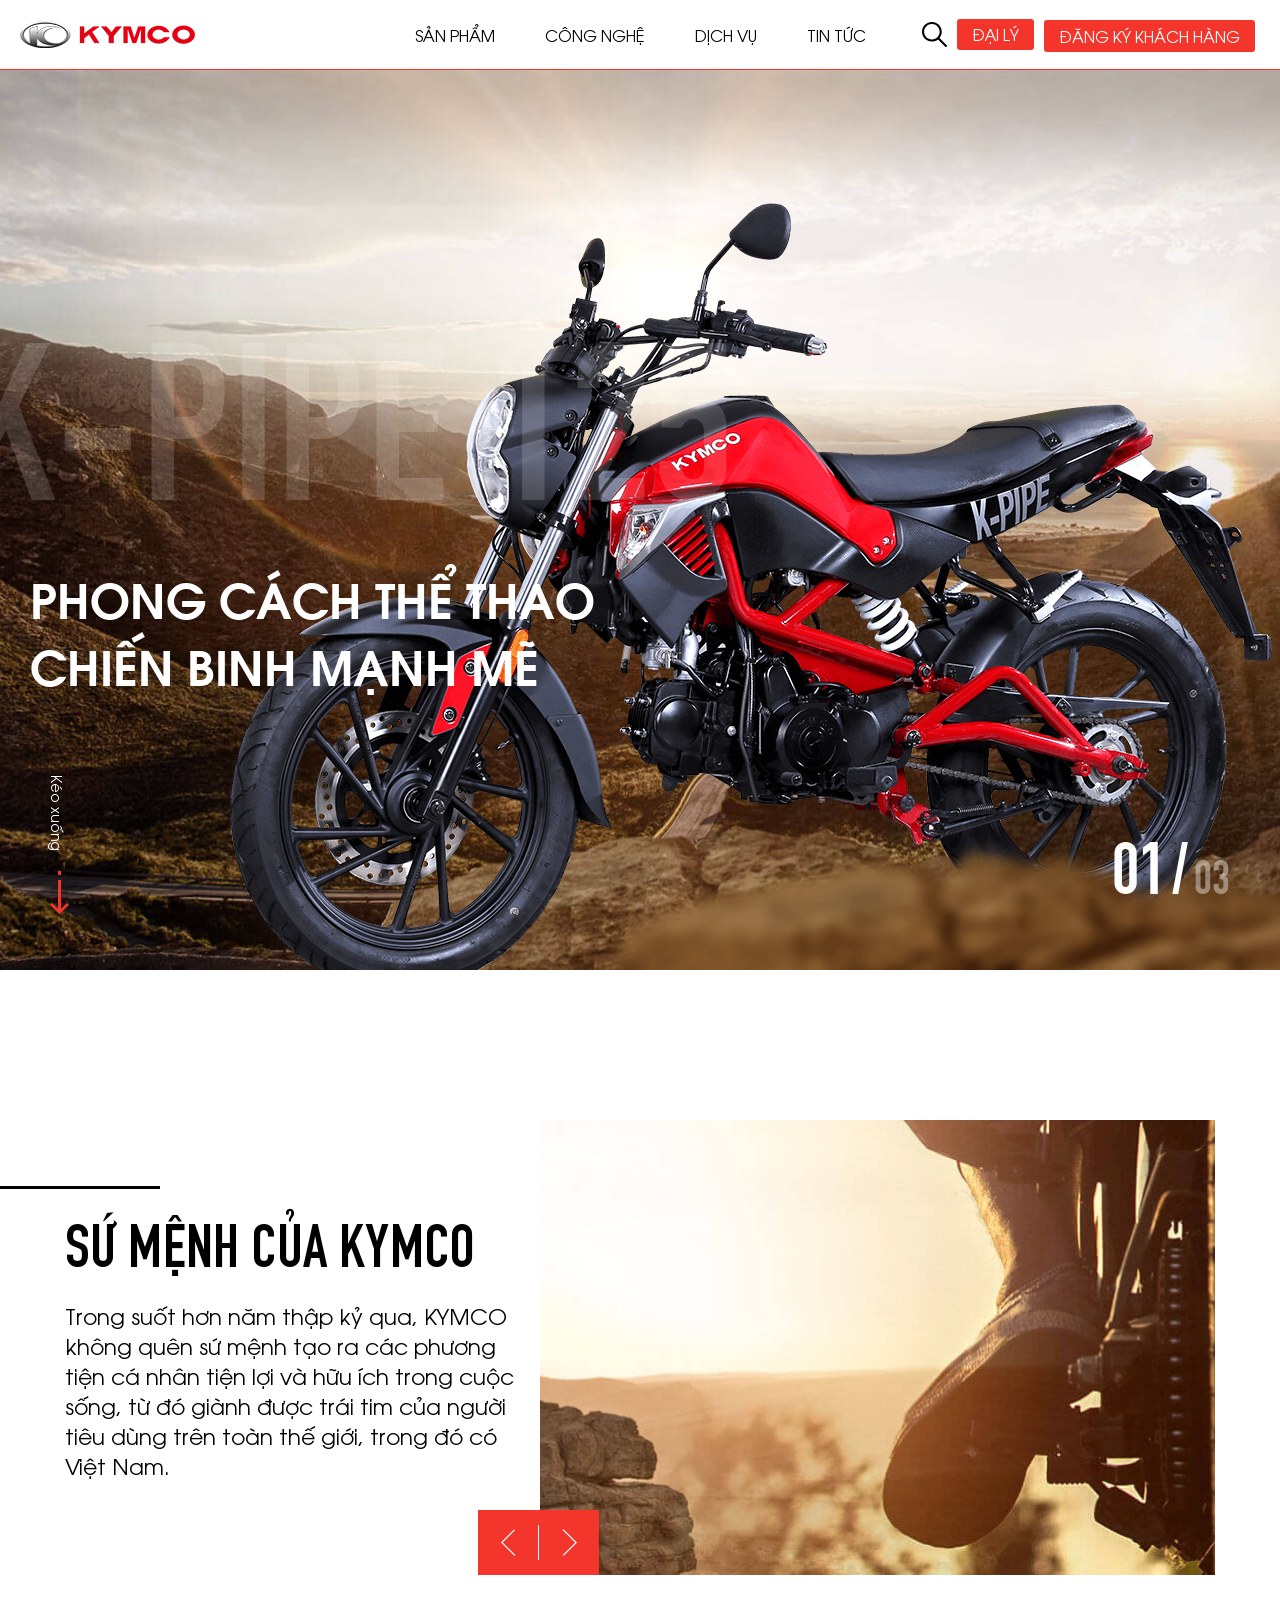
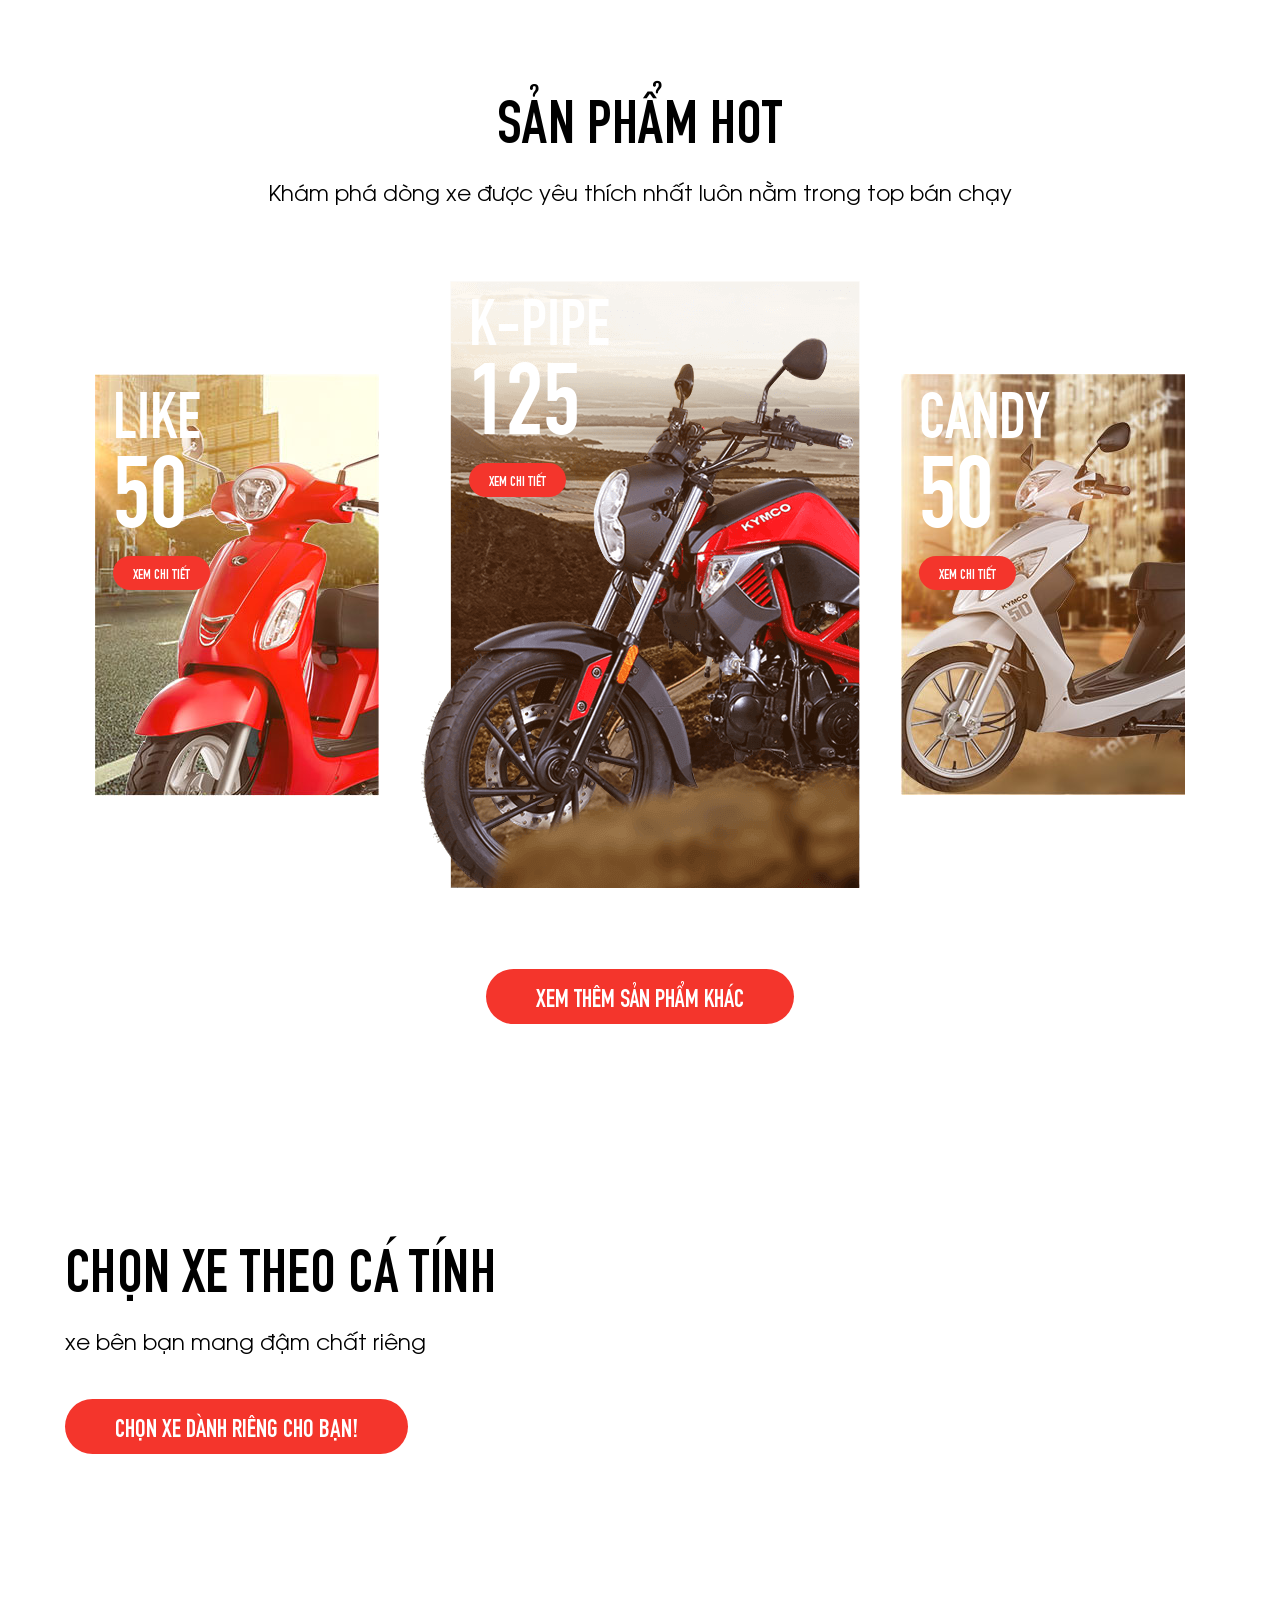
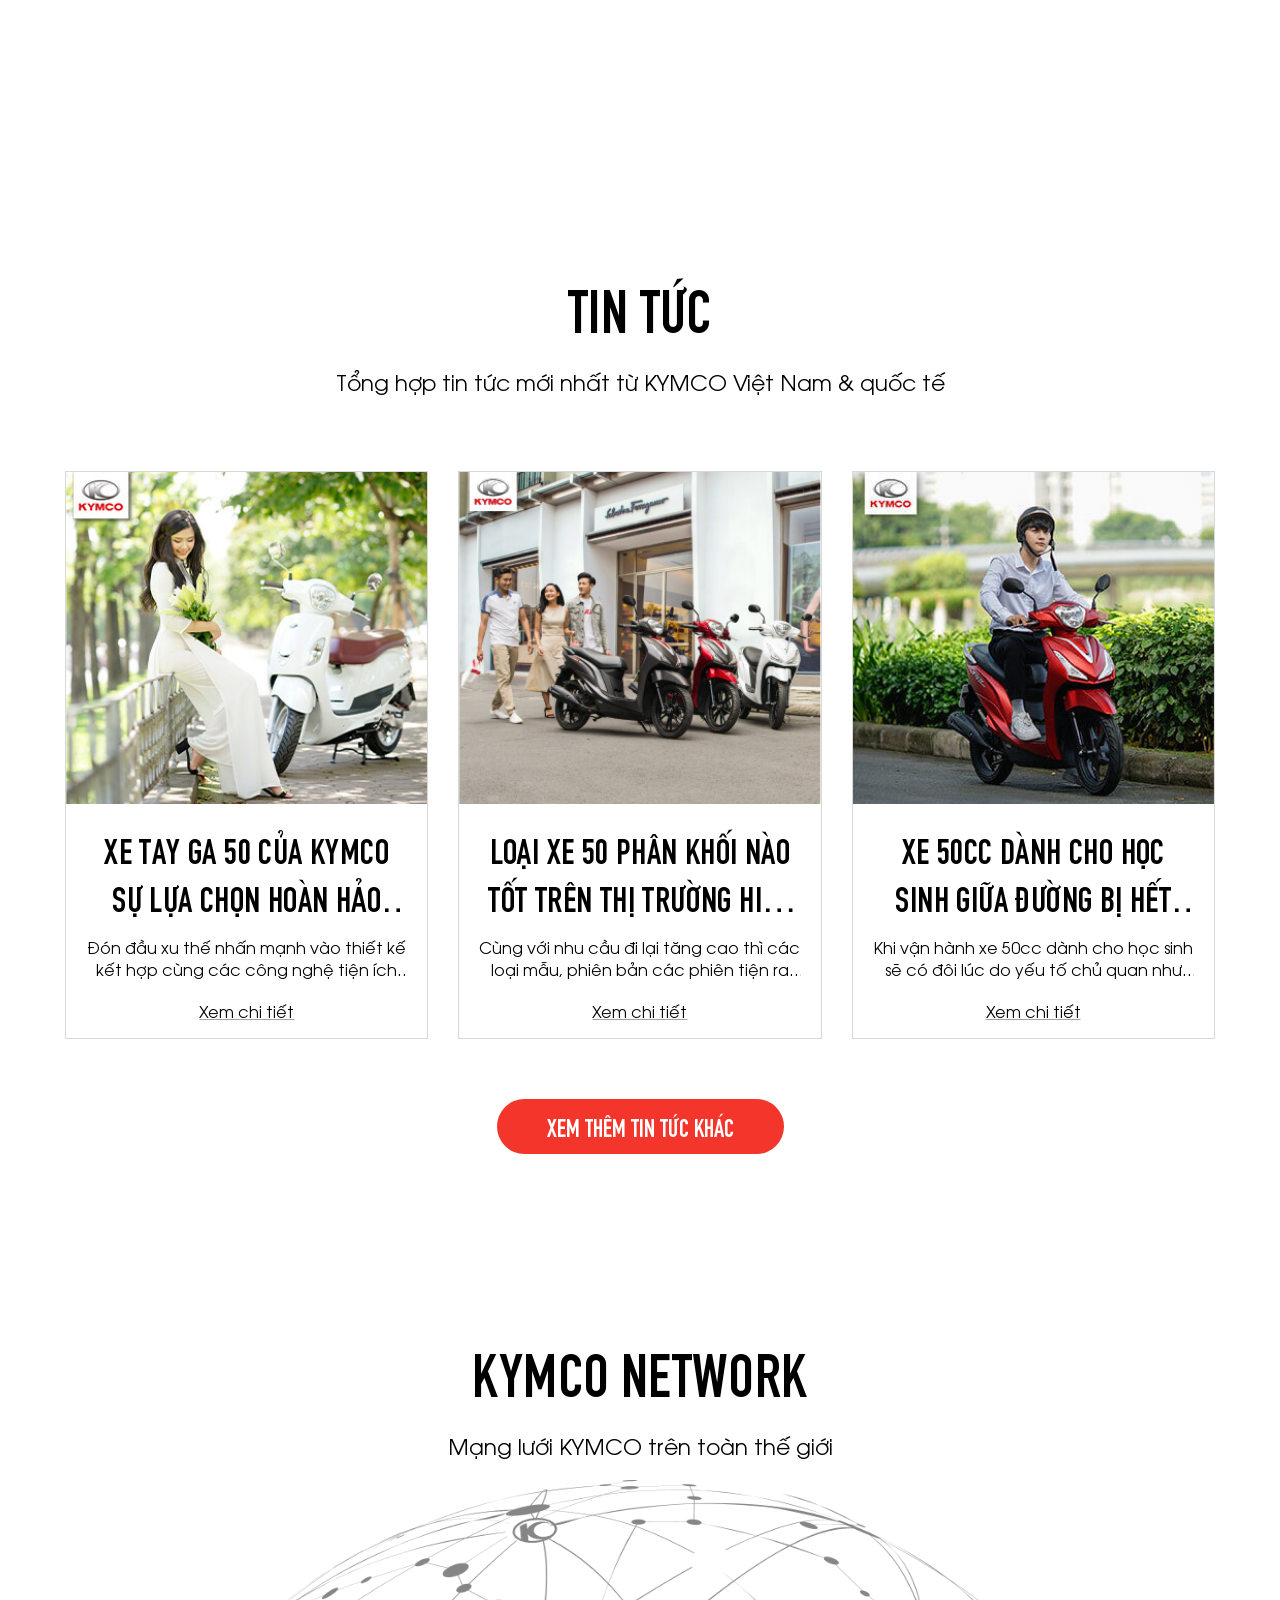
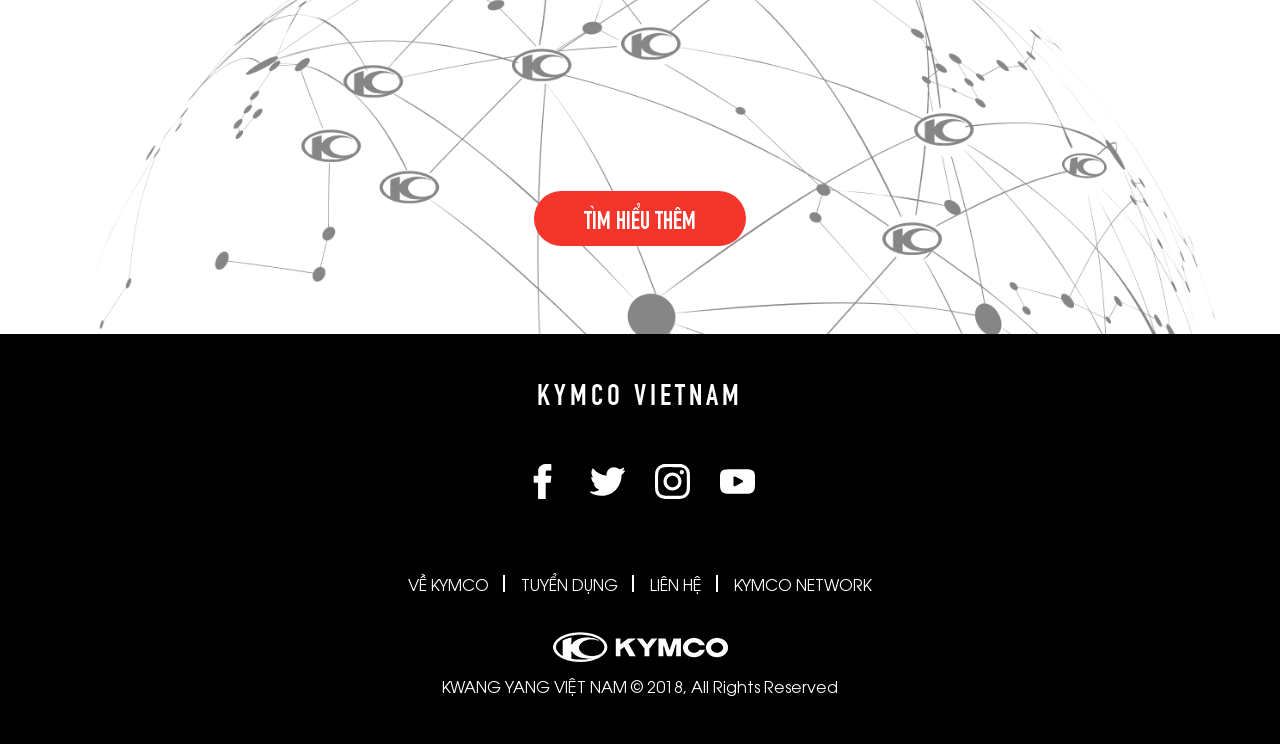
==== index.html @ fd088586 "file uploads" ====
<!DOCTYPE html>
<html>

<head>
    <meta charset="UTF-8" />
    <meta name="viewport" content="width=device-width, initial-scale=1.0, maximum-scale=1.0, user-scalable=0" />
    <meta http-equiv="X-UA-Compatible" content="IE=edge,chrome=1" />
    <title>Kymco Viêt Nam | xe tay ga 50cc chất lượng cao chính hãng</title>
    <link rel="icon" href="img/icon/icon-ico.ico">
    <meta name="title" content="" />
    <meta name="description" content="" />

    <!-- meta facebook -->
    <meta property="og:locale" content="vi" />
    <meta property="og:type" content="article" />
    <meta property="og:title" content="Kymco Viêt Nam | xe tay ga 50cc chất lượng cao chính hãng" />
    <meta property="og:description" content="" />
    <meta property="og:url" content="" />
    <meta property="og:site_name" content="" />
    <meta property="og:image" content="https://logodix.com/logo/498367.jpg" />

    <link rel="stylesheet" href="dest/style.min.css">
    <link rel="stylesheet" href="dest/fonts.css">
    <link rel="stylesheet" href="dest/stylelibs.min.css">
</head>

<body class="homepage">

    <div class="loading">
        <span class="loader"></span>
    </div>

    <header>
        <div class="container-fluid">
            <a class="logo" href="./">
                <img src="img/icon/logo.png" alt="">
            </a>
            <div class="menu">
                <ul>
                    <li><a href="product.html">sản phẩm</a></li>
                    <li><a href="technology.html">công nghệ</a></li>
                    <li><a href="service.html">dịch vụ</a>
                        <div class="sub_menu">
                            <ul>
                                <li><a href="search.html">mã qr tra cứu trạm bảo hành</a></li>
                                <li><a href="mantain.html">bảo dưỡng - sửa xe lưu động</a></li>
                                <li><a href="insurance.html">bảo hành - bảo trì</a></li>
                                <li><a href="faq.html">faq</a></li>
                            </ul>
                        </div>
                    </li>
                    <li><a href="news.html">tin tức</a></li>
                </ul>
            </div>
            <div class="search">
                <div class="search__icon item">
                    <img src="img/icon/search.svg" alt="">
                    <div class="search__icon-d">
                        <input type="text" placeholder="Tìm kiếm...">
                    </div>
                </div>
                <div class="search__dealer item">
                    <a href="#">đại lý</a>
                    <div class="sub_menu">
                        <ul>
                            <li><a href="stores.html">Tra cứu đại lý</a></li>
                            <li><a href="registerStores.html">đăng ký mở đại lý</a></li>
                        </ul>
                    </div>
                </div>
                <div class="search__sign item">
                    <a href="register.html">đăng ký khách hàng</a>
                </div>
            </div>
            <div class="hamburger">
                <div class="hamburger__d">
                    <span></span>
                </div>
            </div>
        </div>
        <div class="menuMobile">
            <ul class="ul-wrap">
                <li><a href="product.html">sản phẩm</a></li>
                <li><a href="technology.html">công nghệ</a></li>
                <li>
                    <div class="text">
                        <a href="javascript:void(0)">
                            <span>dịch vụ</span>
                        </a>
                        <ul class="content">
                            <li><a href="">MÃ QR TRA CỨU TRẠM BẢO HÀNH</a></li>
                            <li><a href="">BẢO DƯỠNG - SỬA XE LƯU ĐỘNG</a></li>
                            <li><a href="">BẢO HÀNH - BẢO TRÌ</a></li>
                            <li><a href="">FAQ</a></li>
                        </ul>
                    </div>
                </li>
                <li><a href="news.html">tin tức</a></li>
                <li>
                    <div class="text">
                        <a href="javascript:void(0)">
                            <span>Đại lý</span>
                        </a>
                        <ul class="content">
                            <li><a href="stores.html">tra cứu đại lý</a></li>
                            <li><a href="registerStores.html">đăng ký mở đại lý</a></li>
                        </ul>
                    </div>
                </li>
                <li><a href="register.html">đăng ký khách hàng</a></li>
            </ul>
        </div>
    </header>

    <main>

        <div class="slide">
            <div class="slide__wrap">
                <div class="slide__wrap-item">
                    <img src="img/home/banner.jpg" alt="" class="imgSlide">
                    <div class="text">
                        <h1>K-PIpe 125</h1>
                        <h2 class="des">Phong cách thể thao<br>
                            Chiến binh mạnh mẽ
                        </h2>
                    </div>
                    <div class="moto">
                        <img src="img/home/car-banner.png" alt="">
                    </div>
                    <div class="cloud">
                        <img src="img/home/cloud.png" alt="">
                    </div>
                </div>
                <div class="slide__wrap-item">
                    <img src="img/home/banner.jpg" alt="" class="imgSlide">
                    <div class="text">
                        <h1>K-PIpe 125</h1>
                        <h2 class="des">Phong cách thể thao<br>
                            Chiến binh mạnh mẽ
                        </h2>
                    </div>
                    <div class="moto">
                        <img src="img/home/car-banner.png" alt="">
                    </div>
                    <div class="cloud">
                        <img src="img/home/cloud.png" alt="">
                    </div>
                </div>
                <div class="slide__wrap-item">
                    <img src="img/home/banner.jpg" alt="" class="imgSlide">
                    <div class="text">
                        <h1>K-PIpe 125</h1>
                        <h2 class="des">Phong cách thể thao<br>
                            Chiến binh mạnh mẽ
                        </h2>
                    </div>
                    <div class="moto">
                        <img src="img/home/car-banner.png" alt="">
                    </div>
                    <div class="cloud">
                        <img src="img/home/cloud.png" alt="">
                    </div>
                </div>
            </div>
            <div class="slide__bottom">
                <div class="container-fluid">
                    <div class="slide__bottom-arrow">
                        <p>Kéo xuống</p>
                        <img src="img/icon/arrow-red.png" alt="" clas="arrowBanner">
                    </div>
                    <div class="slide__bottom-paging">
                        <span class="number number_page">01</span>
                        <span class="number">/</span>
                        <span>03</span>
                    </div>
                </div>
            </div>
        </div>
        <section class="kymco">
            <div class="container">
                <div class="kymco__content">
                    <div class="kymco__content-item titleH2 --abs active">
                        <div class="line"></div>
                        <h2>sứ mệnh của kymco</h2>
                        <p>Trong suốt hơn năm thập kỷ qua, KYMCO không quên sứ mệnh tạo ra các phương tiện cá nhân tiện
                            lợi và hữu ích trong cuộc sống, từ đó giành được trái tim của người tiêu dùng trên toàn thế
                            giới, trong đó có Việt Nam.</p>
                    </div>
                    <div class="kymco__content-item titleH2">
                        <div class="line"></div>
                        <h2>CÔNG NGHỆ NOODOE</h2>
                        <p>Noodoe đặt bạn vào trung tâm của mọi thứ và làm cho mọi khoảnh khắc - từ khi bạn tiếp cận
                            KYMCO. Thông qua từng hành trình, từng nơi bạn đi qua, thậm chí là dừng ở chốt đèn đỏ cũng
                            trở thành một trải nghiệm tuyệt vời và thú vị hơn.</p>
                    </div>
                </div>
                <div class="kymco__slide">
                    <div class="kymco__slide-item">
                        <img src="img/home/sumenh.jpg" alt="">
                    </div>
                    <div class="kymco__slide-item">
                        <img src="img/home/sumenh-1.jpg" alt="">
                    </div>
                </div>
                <div class="kymco__button">
                    <div class="button button-prev">
                        <img src="img/icon/arrow-prev-white.png" alt="">
                    </div>
                    <div class="line"></div>
                    <div class="button button-next">
                        <img src="img/icon/arrow-next-white.png" alt="" class="imgNext">
                    </div>
                </div>
            </div>
        </section>

        <section class="productHot">
            <div class="container">
                <div class="productHot__title titleH2">
                    <h2>sản phẩm hot</h2>
                    <p>Khám phá dòng xe được yêu thích nhất luôn nằm trong top bán chạy</p>
                </div>
                <div class="productHot__slide">
                    <div class="productHot__slide-item">
                        <img src="img/home/productHot-1.jpg" alt="">
                        <div class="text">
                            <span>like</span><br>
                            <p>50</p>
                            <a class="text_btn" href="productDetail.html">
                                <p>Xem chi tiết</p>
                            </a>
                        </div>
                    </div>
                    <div class="productHot__slide-item">
                        <img src="img/home/productHot-2.jpg" alt="">
                        <div class="text text1">
                            <span>K-pipe</span><br>
                            <p>125</p>
                            <a class="text_btn" href="productDetail.html">
                                <p>Xem chi tiết</p>
                            </a>
                        </div>
                    </div>
                    <div class="productHot__slide-item">
                        <img src="img/home/productHot-3.jpg" alt="">
                        <div class="text">
                            <span>candy</span><br>
                            <p>50</p>
                            <a class="text_btn" href="productDetail.html">
                                <p>Xem chi tiết</p>
                            </a>
                        </div>
                    </div>
                </div>
                <div class="productHot__more">
                    <a class="btn" href="product.html">
                        <span>xem thêm sản phẩm khác</span>
                    </a>
                </div>
            </div>
        </section>

        <section class="background parallax-window" data-parallax="scroll" data-image-src="/img/home/background.jpg">
            <div class="container">
                <div class="background__content titleH2">
                    <h2>Chọn xe theo cá tính</h2>
                    <p>xe bên bạn mang đậm chất riêng</p>
                    <a class="btn" href="chooseMoto.html">
                        <span>Chọn xe dành riêng cho bạn!</span>
                    </a>
                </div>
            </div>
        </section>

        <section class="news">
            <div class="container">
                <div class="news__title titleH2">
                    <h2>tin tức</h2>
                    <p>Tổng hợp tin tức mới nhất từ KYMCO Việt Nam & quốc tế</p>
                </div>
                <div class="news__wrap">
                    <div class="news__wrap-item">
                        <a href="newsArticel.html">
                            <div class="img">
                                <img src="img/home/tintuc-1.jpg" alt="">
                            </div>
                        </a>
                        <div class="content">
                            <a href="newsArticel.html">
                                <h4 title="Xe tay ga 50 của KYMCO sự lựa chọn hoàn hảo dành cho học sinh">Xe tay ga 50
                                    của KYMCO sự lựa chọn hoàn hảo dành cho học sinh</h4>
                            </a>
                            <p>Đón đầu xu thế nhấn mạnh vào thiết kế kết hợp cùng các công nghệ tiện ích đã giúp cho các
                                dòng xe tay ga 50 của Kymco đón nhận được nhiều sự quan tâm cũng như ưu ái của khách
                                hàng đặc biệt là các bạn học sinh.</p>
                            <div class="content_d">
                                <a href="newsArticel.html">Xem chi tiết</a>
                            </div>
                        </div>
                    </div>
                    <div class="news__wrap-item">
                        <a href="newsArticel.html">
                            <div class="img">
                                <img src="img/home/tintuc-2.jpg" alt="">
                            </div>
                        </a>
                        <div class="content">
                            <a href="newsArticel.html">
                                <h4 title="Loại xe 50 phân khối nào tốt trên thị trường hiện nay">Loại xe 50 phân khối
                                    nào tốt trên thị trường hiện nay</h4>
                            </a>
                            <p>Cùng với nhu cầu đi lại tăng cao thì các loại mẫu, phiên bản các phiên tiện ra đời này
                                càng nhiều. Có người hỏi tôi rằng loại xe 50 phân khối nào tốt nhất hiện nay.</p>
                            <div class="content_d">
                                <a href="newsArticel.html">Xem chi tiết</a>
                            </div>
                        </div>
                    </div>
                    <div class="news__wrap-item">
                        <a href="newsArticel.html">
                            <div class="img">
                                <img src="img/home/tintuc-3.jpg" alt="">
                            </div>
                        </a>
                        <div class="content">
                            <a href="newsArticel.html">
                                <h4 title="Xe 50cc dành cho học sinh giữa đường  bị hết xăng thì phải làm sao?">Xe 50cc
                                    dành cho học sinh giữa đường bị hết xăng thì phải làm sao?</h4>
                            </a>
                            <p>Khi vận hành xe 50cc dành cho học sinh sẽ có đôi lúc do yếu tố chủ quan như không đổ xăng
                                khi xe sắp hết xăng hay khách quan như xe gặp phải tình trạng hỏng hóc mà bạn phải đối
                                mặt với tình huống khá khó khăn xe bị hết xăng giữa đường.</p>
                            <div class="content_d">
                                <a href="newsArticel.html">Xem chi tiết</a>
                            </div>
                        </div>
                    </div>
                </div>
                <div class="news__btn">
                    <a class="btn" href="news.html">
                        <span>xem thêm tin tức khác</span>
                    </a>
                </div>
            </div>
        </section>

        <section class="network">
            <div class="container">
                <div class="network__title titleH2">
                    <h2>kymco network</h2>
                    <p>Mạng lưới KYMCO trên toàn thế giới</p>
                </div>
                <div class="network__global">
                    <img src="img/home/network-global.png" alt="">
                </div>
                <div class="network__btn">
                    <div class="btn">
                        <span>tìm hiểu thêm</span>
                    </div>
                </div>
            </div>
        </section>

    </main>

    <div class="backtoTop">
        <img src="img/icon/backtoTop.svg" alt="">
    </div>
    <footer>
        <div class="footer">
            <div class="container">
                <div class="footer__title">
                    <p>kymco vietnam</p>
                </div>
                <div class="footer__logo">
                    <ul>
                        <li>
                            <svg class="fb" version="1.1" id="Layer_1" xmlns="http://www.w3.org/2000/svg"
                                xmlns:xlink="http://www.w3.org/1999/xlink" x="0px" y="0px" viewBox="0 0 310 310"
                                style="enable-background:new 0 0 310 310;" xml:space="preserve">
                                <g id="XMLID_834_">
                                    <path id="XMLID_835_" d="M81.703,165.106h33.981V305c0,2.762,2.238,5,5,5h57.616c2.762,0,5-2.238,5-5V165.765h39.064
            c2.54,0,4.677-1.906,4.967-4.429l5.933-51.502c0.163-1.417-0.286-2.836-1.234-3.899c-0.949-1.064-2.307-1.673-3.732-1.673h-44.996
            V71.978c0-9.732,5.24-14.667,15.576-14.667c1.473,0,29.42,0,29.42,0c2.762,0,5-2.239,5-5V5.037c0-2.762-2.238-5-5-5h-40.545
            C187.467,0.023,186.832,0,185.896,0c-7.035,0-31.488,1.381-50.804,19.151c-21.402,19.692-18.427,43.27-17.716,47.358v37.752H81.703
            c-2.762,0-5,2.238-5,5v50.844C76.703,162.867,78.941,165.106,81.703,165.106z" />
                                </g>
                                <g>
                                </g>
                                <g>
                                </g>
                                <g>
                                </g>
                                <g>
                                </g>
                                <g>
                                </g>
                                <g>
                                </g>
                                <g>
                                </g>
                                <g>
                                </g>
                                <g>
                                </g>
                                <g>
                                </g>
                                <g>
                                </g>
                                <g>
                                </g>
                                <g>
                                </g>
                                <g>
                                </g>
                                <g>
                                </g>
                            </svg>
                        </li>
                        <li>
                            <svg class="twitter" version="1.1" id="Layer_1" xmlns="http://www.w3.org/2000/svg"
                                xmlns:xlink="http://www.w3.org/1999/xlink" x="0px" y="0px" viewBox="0 0 310 310"
                                style="enable-background:new 0 0 310 310;" xml:space="preserve">
                                <g id="XMLID_826_">
                                    <path id="XMLID_827_" d="M302.973,57.388c-4.87,2.16-9.877,3.983-14.993,5.463c6.057-6.85,10.675-14.91,13.494-23.73
                               c0.632-1.977-0.023-4.141-1.648-5.434c-1.623-1.294-3.878-1.449-5.665-0.39c-10.865,6.444-22.587,11.075-34.878,13.783
                               c-12.381-12.098-29.197-18.983-46.581-18.983c-36.695,0-66.549,29.853-66.549,66.547c0,2.89,0.183,5.764,0.545,8.598
                               C101.163,99.244,58.83,76.863,29.76,41.204c-1.036-1.271-2.632-1.956-4.266-1.825c-1.635,0.128-3.104,1.05-3.93,2.467
                               c-5.896,10.117-9.013,21.688-9.013,33.461c0,16.035,5.725,31.249,15.838,43.137c-3.075-1.065-6.059-2.396-8.907-3.977
                               c-1.529-0.851-3.395-0.838-4.914,0.033c-1.52,0.871-2.473,2.473-2.513,4.224c-0.007,0.295-0.007,0.59-0.007,0.889
                               c0,23.935,12.882,45.484,32.577,57.229c-1.692-0.169-3.383-0.414-5.063-0.735c-1.732-0.331-3.513,0.276-4.681,1.597
                               c-1.17,1.32-1.557,3.16-1.018,4.84c7.29,22.76,26.059,39.501,48.749,44.605c-18.819,11.787-40.34,17.961-62.932,17.961
                               c-4.714,0-9.455-0.277-14.095-0.826c-2.305-0.274-4.509,1.087-5.294,3.279c-0.785,2.193,0.047,4.638,2.008,5.895
                               c29.023,18.609,62.582,28.445,97.047,28.445c67.754,0,110.139-31.95,133.764-58.753c29.46-33.421,46.356-77.658,46.356-121.367
                               c0-1.826-0.028-3.67-0.084-5.508c11.623-8.757,21.63-19.355,29.773-31.536c1.237-1.85,1.103-4.295-0.33-5.998
                               C307.394,57.037,305.009,56.486,302.973,57.388z" />
                                </g>
                                <g>
                                </g>
                                <g>
                                </g>
                                <g>
                                </g>
                                <g>
                                </g>
                                <g>
                                </g>
                                <g>
                                </g>
                                <g>
                                </g>
                                <g>
                                </g>
                                <g>
                                </g>
                                <g>
                                </g>
                                <g>
                                </g>
                                <g>
                                </g>
                                <g>
                                </g>
                                <g>
                                </g>
                                <g>
                                </g>
                            </svg>
                        </li>
                        <li>
                            <svg class="ins" width="32px" height="32px" viewBox="0 0 32 32"
                                xmlns="http://www.w3.org/2000/svg">
                                <path
                                    d="M16 0c-4.349 0-4.891 0.021-6.593 0.093-1.709 0.084-2.865 0.349-3.885 0.745-1.052 0.412-1.948 0.959-2.833 1.849-0.891 0.885-1.443 1.781-1.849 2.833-0.396 1.020-0.661 2.176-0.745 3.885-0.077 1.703-0.093 2.244-0.093 6.593s0.021 4.891 0.093 6.593c0.084 1.704 0.349 2.865 0.745 3.885 0.412 1.052 0.959 1.948 1.849 2.833 0.885 0.891 1.781 1.443 2.833 1.849 1.020 0.391 2.181 0.661 3.885 0.745 1.703 0.077 2.244 0.093 6.593 0.093s4.891-0.021 6.593-0.093c1.704-0.084 2.865-0.355 3.885-0.745 1.052-0.412 1.948-0.959 2.833-1.849 0.891-0.885 1.443-1.776 1.849-2.833 0.391-1.020 0.661-2.181 0.745-3.885 0.077-1.703 0.093-2.244 0.093-6.593s-0.021-4.891-0.093-6.593c-0.084-1.704-0.355-2.871-0.745-3.885-0.412-1.052-0.959-1.948-1.849-2.833-0.885-0.891-1.776-1.443-2.833-1.849-1.020-0.396-2.181-0.661-3.885-0.745-1.703-0.077-2.244-0.093-6.593-0.093zM16 2.88c4.271 0 4.781 0.021 6.469 0.093 1.557 0.073 2.405 0.333 2.968 0.553 0.751 0.291 1.276 0.635 1.844 1.197 0.557 0.557 0.901 1.088 1.192 1.839 0.22 0.563 0.48 1.411 0.553 2.968 0.072 1.688 0.093 2.199 0.093 6.469s-0.021 4.781-0.099 6.469c-0.084 1.557-0.344 2.405-0.563 2.968-0.303 0.751-0.641 1.276-1.199 1.844-0.563 0.557-1.099 0.901-1.844 1.192-0.556 0.22-1.416 0.48-2.979 0.553-1.697 0.072-2.197 0.093-6.479 0.093s-4.781-0.021-6.48-0.099c-1.557-0.084-2.416-0.344-2.979-0.563-0.76-0.303-1.281-0.641-1.839-1.199-0.563-0.563-0.921-1.099-1.197-1.844-0.224-0.556-0.48-1.416-0.563-2.979-0.057-1.677-0.084-2.197-0.084-6.459 0-4.26 0.027-4.781 0.084-6.479 0.083-1.563 0.339-2.421 0.563-2.979 0.276-0.761 0.635-1.281 1.197-1.844 0.557-0.557 1.079-0.917 1.839-1.199 0.563-0.219 1.401-0.479 2.964-0.557 1.697-0.061 2.197-0.083 6.473-0.083zM16 7.787c-4.541 0-8.213 3.677-8.213 8.213 0 4.541 3.677 8.213 8.213 8.213 4.541 0 8.213-3.677 8.213-8.213 0-4.541-3.677-8.213-8.213-8.213zM16 21.333c-2.948 0-5.333-2.385-5.333-5.333s2.385-5.333 5.333-5.333c2.948 0 5.333 2.385 5.333 5.333s-2.385 5.333-5.333 5.333zM26.464 7.459c0 1.063-0.865 1.921-1.923 1.921-1.063 0-1.921-0.859-1.921-1.921 0-1.057 0.864-1.917 1.921-1.917s1.923 0.86 1.923 1.917z" />
                            </svg>
                        </li>
                        <li>
                            <svg class="youtube" version="1.1" id="Layer_1" xmlns="http://www.w3.org/2000/svg"
                                xmlns:xlink="http://www.w3.org/1999/xlink" x="0px" y="0px" viewBox="0 0 310 310"
                                style="enable-background:new 0 0 310 310;" xml:space="preserve">
                                <g id="XMLID_822_">
                                    <path id="XMLID_823_" d="M297.917,64.645c-11.19-13.302-31.85-18.728-71.306-18.728H83.386c-40.359,0-61.369,5.776-72.517,19.938
            C0,79.663,0,100.008,0,128.166v53.669c0,54.551,12.896,82.248,83.386,82.248h143.226c34.216,0,53.176-4.788,65.442-16.527
            C304.633,235.518,310,215.863,310,181.835v-53.669C310,98.471,309.159,78.006,297.917,64.645z M199.021,162.41l-65.038,33.991
            c-1.454,0.76-3.044,1.137-4.632,1.137c-1.798,0-3.592-0.484-5.181-1.446c-2.992-1.813-4.819-5.056-4.819-8.554v-67.764
            c0-3.492,1.822-6.732,4.808-8.546c2.987-1.814,6.702-1.938,9.801-0.328l65.038,33.772c3.309,1.718,5.387,5.134,5.392,8.861
            C204.394,157.263,202.325,160.684,199.021,162.41z" />
                                </g>
                                <g>
                                </g>
                                <g>
                                </g>
                                <g>
                                </g>
                                <g>
                                </g>
                                <g>
                                </g>
                                <g>
                                </g>
                                <g>
                                </g>
                                <g>
                                </g>
                                <g>
                                </g>
                                <g>
                                </g>
                                <g>
                                </g>
                                <g>
                                </g>
                                <g>
                                </g>
                                <g>
                                </g>
                                <g>
                                </g>
                            </svg>
                        </li>
                    </ul>
                </div>
                <div class="footer__text">
                    <ul>
                        <li class="line"><a href="">về kymco</a></li>
                        <li class="line"><a href="recruitment.html">tuyển dụng</a></li>
                        <li class="line"><a href="contact.html">liên hệ</a></li>
                        <li class="li1"><a href="">kymco network</a></li>
                    </ul>
                    <img src="img/icon/logo-footer.png" alt="">
                    <p>KWANG YANG VIỆT NAM © 2018, All Rights Reserved</p>
                </div>
            </div>
        </div>
    </footer>





    <script src="dest/jsmain.min.js"></script>
    <script src="dest/main.js"></script>


</body>

</html>
---- dest/style.min.css ----
html,body,div,span,applet,object,iframe,h1,h2,h3,h4,h5,h6,p,blockquote,pre,a,abbr,acronym,address,big,cite,code,del,dfn,em,img,ins,kbd,q,s,samp,small,strike,strong,sub,sup,tt,var,b,u,i,center,dl,dt,dd,ol,ul,li,fieldset,form,label,legend,table,caption,tbody,tfoot,thead,tr,th,td,article,aside,canvas,details,embed,figure,figcaption,footer,header,hgroup,menu,nav,output,ruby,section,summary,time,mark,audio,video{margin:0;padding:0;border:0;font-size:100%;font:inherit;vertical-align:baseline}article,aside,details,figcaption,figure,footer,header,hgroup,menu,nav,section{display:block}body{line-height:1}ol,li,ul{list-style:none}blockquote,q{quotes:none}blockquote:before,blockquote:after,q:before,q:after{content:"";content:none}table{border-collapse:collapse;border-spacing:0}*::before,*::after{box-sizing:inherit}/*! normalize.css v8.0.1 | MIT License | github.com/necolas/normalize.css */html{line-height:1.15;-webkit-text-size-adjust:100%}hr{box-sizing:content-box;height:0;overflow:visible}pre{font-family:monospace, monospace;font-size:1em}a{background-color:transparent}abbr[title]{border-bottom:none;text-decoration:underline;text-decoration:underline dotted}b,strong{font-weight:bolder}code,kbd,samp{font-family:monospace, monospace;font-size:1em}small{font-size:80%}sub,sup{font-size:75%;line-height:0;position:relative;vertical-align:baseline}sub{bottom:-0.25em}sup{top:-0.5em}img{border-style:none}button,input,optgroup,select,textarea{font-family:inherit;font-size:100%;line-height:1.15;margin:0}button,input{overflow:visible}button,select{text-transform:none}button,[type="button"],[type="reset"],[type="submit"]{-webkit-appearance:button}button::-moz-focus-inner,[type="button"]::-moz-focus-inner,[type="reset"]::-moz-focus-inner,[type="submit"]::-moz-focus-inner{border-style:none;padding:0}button:-moz-focusring,[type="button"]:-moz-focusring,[type="reset"]:-moz-focusring,[type="submit"]:-moz-focusring{outline:1px dotted ButtonText}fieldset{padding:0.35em 0.75em 0.625em}legend{box-sizing:border-box;color:inherit;display:table;max-width:100%;padding:0;white-space:normal}progress{vertical-align:baseline}textarea{overflow:auto}[type="checkbox"],[type="radio"]{box-sizing:border-box;padding:0}[type="number"]::-webkit-inner-spin-button,[type="number"]::-webkit-outer-spin-button{height:auto}[type="search"]{-webkit-appearance:textfield;outline-offset:-2px}[type="search"]::-webkit-search-decoration{-webkit-appearance:none}::-webkit-file-upload-button{-webkit-appearance:button;font:inherit}details{display:block}summary{display:list-item}template{display:none}[hidden]{display:none}.--black{background:#000}.--green{background:#617941}.--red{background:#f4352c}:root{--textBig-fs: 22rem;--h1-fs: 8rem;--h2-fs: 6rem;--h3-fs: 5rem;--h4-fs: 3.5rem;--body14-fs: 1.4rem;--body16-fs: 1.6rem;--body18-fs: 1.8rem;--body20-fs: 2rem;--body22-fs: 2.2rem;--body25-fs: 2.5rem;--body30-fs:3rem;--body35-fs:3.5rem;--body40-fs:4rem;--body48-fs:4.8rem;--paging-fs: 7.3rem;--paging-small-fs: 4.8rem;--gap: 50px}@media (max-width: 991px){:root{--h1-fs: 7rem;--textBig-fs: 18rem;--h2-fs: 5rem;--h4-fs: 3rem;--body14-fs: 1.2rem;--body16-fs: 1.4rem;--body18-fs: 1.6rem;--body20-fs: 1.8rem;--body22-fs: 2rem;--body25-fs: 2.3rem;--body30-fs: 2.8rem;--body35-fs:3.3rem;--body48-fs:3.8rem;--gap: 30px}}@media (max-width: 767px){:root{--textBig-fs: 10rem;--body48-fs:2.8rem;--paging-fs: 5.3rem;--paging-small-fs: 2.8rem;--h1-fs: 6rem;--h2-fs: 4rem;--h4-fs: 2.5rem;--body16-fs: 1.2rem;--body14-fs: 1rem;--body18-fs: 1.4rem;--body22-fs: 1.8rem;--body20-fs: 1.6rem;--body25-fs: 2.1rem;--body30-fs: 2.6rem;--body35-fs:3rem;--gap: 30px}}@-ms-viewport{width:device-width}*{-webkit-font-smoothing:antialiased;-moz-osx-font-smoothing:grayscale;-webkit-font-smoothing:antialiased;-moz-osx-font-smoothing:grayscale;text-rendering:optimizeLegibility;box-sizing:border-box}img{-webkit-user-drag:none;-khtml-user-drag:none;-moz-user-drag:none;-o-user-drag:none;user-drag:none}html{font-size:62.5%}body{width:100%;max-width:100%;margin:auto;font-size:var(--body22-fs);font-family:"U";color:#000;text-transform:none;background:#fff;position:relative}body::-webkit-scrollbar{width:4px}body::-webkit-scrollbar-track{background:#ddd;border-radius:5px}body::-webkit-scrollbar-thumb{background:#f4352c;border-radius:5px}body .container-fluid{width:100%;padding-right:var(--gap);padding-left:var(--gap);margin-right:auto;margin-left:auto}@media screen and (max-width: 767px){body .container-fluid{padding-right:calc(var(--gap) / 2);padding-left:calc(var(--gap) / 2)}}body .container{width:100%;padding-right:calc(var(--gap) / 2);padding-left:calc(var(--gap) / 2);margin-right:auto;margin-left:auto}@media (min-width: 576px){body .container{max-width:540px}}@media (min-width: 768px){body .container{max-width:720px}}@media (min-width: 992px){body .container{max-width:960px}}@media (min-width: 1200px){body .container{max-width:1200px}}body .mainwrapper{width:100%;margin:auto;opacity:1;pointer-events:auto;visibility:visible}main{padding-top:70px}@media screen and (max-width: 991px){main{padding-top:65px}}@media screen and (max-width: 767px){main{padding-top:60px}}.titleH2 h2{font-size:var(--h2-fs);font-family:"SE";line-height:initial;color:#000;text-transform:uppercase;letter-spacing:0.4px}.titleH2 p{font-size:var(--body22-fs);font-family:"U";line-height:initial;color:#000;text-transform:none}.btn{position:relative;cursor:pointer;display:inline-block;padding:15px 50px;border-radius:30px;background-clip:padding-box;background:#f4352c;transition:all 0.4s;-webkit-transition:all 0.4s;-moz-transition:all 0.4s;-ms-transition:all 0.4s;-o-transition:all 0.4s}.btn span{font-size:var(--body25-fs);font-family:"SE";color:#fff;text-transform:uppercase}.btn:hover{background:#d12922;transition:all 0.4s;-webkit-transition:all 0.4s;-moz-transition:all 0.4s;-ms-transition:all 0.4s;-o-transition:all 0.4s}@media screen and (max-width: 767px){.btn{padding:15px 30px}}img{max-width:100%;height:auto;-webkit-user-select:none;-khtml-user-select:none;-moz-user-select:none;-o-user-select:none;user-select:none}img.--center{margin:0 auto;display:block}a{text-decoration:none}.--white-cl{color:#fff}.--black-cl{color:#000}.heading{font-family:'U'}.heading.--h1{font-size:var(--textBig-fs);font-family:"DB";color:#fff;text-transform:uppercase;opacity:0.15;transform:translateX(-5%);-webkit-transform:translateX(-5%);-moz-transform:translateX(-5%);-ms-transform:translateX(-5%);-o-transform:translateX(-5%)}.heading.--h2{font-size:var(--h2-fs);font-family:"SE";line-height:initial;color:#000;text-transform:uppercase;letter-spacing:0.4px}.heading.--h3{font-size:var(--h3-fs);font-family:"SE";line-height:initial;color:#000;text-transform:uppercase;letter-spacing:0.4px}.heading.--h4{font-size:var(--h4-fs);font-family:"DB";line-height:initial;color:#000;text-transform:uppercase;letter-spacing:0.4px}.backtoTop{position:fixed;right:30px;top:50%;cursor:pointer;opacity:0;transition:all 0.3s;-webkit-transition:all 0.3s;-moz-transition:all 0.3s;-ms-transition:all 0.3s;-o-transition:all 0.3s;pointer-events:none;z-index:1111}/*! Flickity v2.2.2
https://flickity.metafizzy.co
---------------------------------------------- */.flickity-enabled{position:relative}.flickity-enabled:focus{outline:none}.flickity-viewport{overflow:hidden;position:relative;height:100%}.flickity-slider{position:absolute;width:100%;height:100%}.flickity-enabled.is-draggable{-webkit-tap-highlight-color:transparent;-webkit-user-select:none;-moz-user-select:none;-ms-user-select:none;user-select:none}.flickity-enabled.is-draggable .flickity-viewport{cursor:move;cursor:-webkit-grab;cursor:grab}.flickity-enabled.is-draggable .flickity-viewport.is-pointer-down{cursor:-webkit-grabbing;cursor:grabbing}.flickity-button{position:absolute;background:rgba(255,255,255,0.75);border:none;color:#333}.flickity-button:hover{background:white;cursor:pointer}.flickity-button:focus{outline:none;box-shadow:0 0 0 5px #19F}.flickity-button:active{opacity:0.6}.flickity-button:disabled{opacity:0.3;cursor:auto;pointer-events:none}.flickity-button-icon{fill:currentColor}.flickity-prev-next-button{top:50%;width:44px;height:44px;border-radius:50%;transform:translateY(-50%)}.flickity-prev-next-button.previous{left:10px}.flickity-prev-next-button.next{right:10px}.flickity-rtl .flickity-prev-next-button.previous{left:auto;right:10px}.flickity-rtl .flickity-prev-next-button.next{right:auto;left:10px}.flickity-prev-next-button .flickity-button-icon{position:absolute;left:20%;top:20%;width:60%;height:60%}.flickity-page-dots{position:absolute;width:100%;bottom:-25px;padding:0;margin:0;list-style:none;text-align:center;line-height:1}.flickity-rtl .flickity-page-dots{direction:rtl}.flickity-page-dots .dot{display:inline-block;width:10px;height:10px;margin:0 8px;background:#333;border-radius:50%;opacity:0.25;cursor:pointer}.flickity-page-dots .dot.is-selected{opacity:1}.loading{position:fixed;display:flex;width:100%;height:100vh;background-color:#ffff;z-index:2000}.loader{color:#f4352c;font-size:10px;width:1em;height:1em;border-radius:50%;position:relative;text-indent:-9999em;animation:mulShdSpin 1.3s infinite linear;transform:translateZ(0);top:50%;left:50%;transform:translate(-50%, -50%);-webkit-transform:translate(-50%, -50%);-moz-transform:translate(-50%, -50%);-ms-transform:translate(-50%, -50%);-o-transform:translate(-50%, -50%);position:absolute}@keyframes mulShdSpin{0%,
      100%{box-shadow:0 -3em 0 0.2em, 2em -2em 0 0em, 3em 0 0 -1em,  2em 2em 0 -1em, 0 3em 0 -1em,  -2em 2em 0 -1em, -3em 0 0 -1em,  -2em -2em 0 0}12.5%{box-shadow:0 -3em 0 0, 2em -2em 0 0.2em, 3em 0 0 0, 2em 2em 0 -1em, 0 3em 0 -1em,  -2em 2em 0 -1em, -3em 0 0 -1em,  -2em -2em 0 -1em}25%{box-shadow:0 -3em 0 -0.5em, 2em -2em 0 0, 3em 0 0 0.2em,  2em 2em 0 0, 0 3em 0 -1em,  -2em 2em 0 -1em, -3em 0 0 -1em,  -2em -2em 0 -1em}37.5%{box-shadow:0 -3em 0 -1em, 2em -2em 0 -1em, 3em 0em 0 0, 2em 2em 0 0.2em, 0 3em 0 0em, -2em 2em 0 -1em, -3em 0em 0 -1em, -2em -2em 0 -1em}50%{box-shadow:0 -3em 0 -1em, 2em -2em 0 -1em, 3em 0 0 -1em, 2em 2em 0 0em, 0 3em 0 0.2em, -2em 2em 0 0, -3em 0em 0 -1em, -2em -2em 0 -1em}62.5%{box-shadow:0 -3em 0 -1em, 2em -2em 0 -1em, 3em 0 0 -1em, 2em 2em 0 -1em, 0 3em 0 0, -2em 2em 0 0.2em, -3em 0 0 0, -2em -2em 0 -1em}75%{box-shadow:0em -3em 0 -1em, 2em -2em 0 -1em, 3em 0em 0 -1em, 2em 2em 0 -1em, 0 3em 0 -1em,  -2em 2em 0 0, -3em 0em 0 0.2em, -2em -2em 0 0}87.5%{box-shadow:0em -3em 0 0, 2em -2em 0 -1em, 3em 0 0 -1em, 2em 2em 0 -1em, 0 3em 0 -1em,  -2em 2em 0 0, -3em 0em 0 0, -2em -2em 0 0.2em}}.col-1,.col-2,.col-3,.col-4,.col-5,.col-6,.col-7,.col-8,.col-9,.col-10,.col-11,.col-12,.col,.col-auto,.col-sm-1,.col-sm-2,.col-sm-3,.col-sm-4,.col-sm-5,.col-sm-6,.col-sm-7,.col-sm-8,.col-sm-9,.col-sm-10,.col-sm-11,.col-sm-12,.col-sm,.col-sm-auto,.col-md-1,.col-md-2,.col-md-3,.col-md-4,.col-md-5,.col-md-6,.col-md-7,.col-md-8,.col-md-9,.col-md-10,.col-md-11,.col-md-12,.col-md,.col-md-auto,.col-lg-1,.col-lg-2,.col-lg-3,.col-lg-4,.col-lg-5,.col-lg-6,.col-lg-7,.col-lg-8,.col-lg-9,.col-lg-10,.col-lg-11,.col-lg-12,.col-lg,.col-lg-auto,.col-xl-1,.col-xl-2,.col-xl-3,.col-xl-4,.col-xl-5,.col-xl-6,.col-xl-7,.col-xl-8,.col-xl-9,.col-xl-10,.col-xl-11,.col-xl-12,.col-xl,.col-xl-auto{position:relative;width:100%;min-height:1px;padding-right:15px;padding-left:15px}.row{display:-webkit-box;display:-ms-flexbox;display:flex;-ms-flex-wrap:wrap;flex-wrap:wrap;margin-right:-15px;margin-left:-15px}.col{-ms-flex-preferred-size:0;flex-basis:0;-webkit-box-flex:1;-ms-flex-positive:1;flex-grow:1;max-width:100%}.no-gutters{margin-right:0;margin-left:0}.no-gap>.col,.no-gap>[class*="col-"]{padding-right:0;padding-left:0}.col-auto{-webkit-box-flex:0;-ms-flex:0 0 auto;flex:0 0 auto;width:auto;max-width:none}.col-1{-webkit-box-flex:0;-ms-flex:0 0 8.333333%;flex:0 0 8.333333%;max-width:8.333333%}.col-2{-webkit-box-flex:0;-ms-flex:0 0 16.666667%;flex:0 0 16.666667%;max-width:16.666667%}.col-3{-webkit-box-flex:0;-ms-flex:0 0 25%;flex:0 0 25%;max-width:25%}.col-4{-webkit-box-flex:0;-ms-flex:0 0 33.333333%;flex:0 0 33.333333%;max-width:33.333333%}.col-5{-webkit-box-flex:0;-ms-flex:0 0 41.666667%;flex:0 0 41.666667%;max-width:41.666667%}.col-6{-webkit-box-flex:0;-ms-flex:0 0 50%;flex:0 0 50%;max-width:50%}.col-7{-webkit-box-flex:0;-ms-flex:0 0 58.333333%;flex:0 0 58.333333%;max-width:58.333333%}.col-8{-webkit-box-flex:0;-ms-flex:0 0 66.666667%;flex:0 0 66.666667%;max-width:66.666667%}.col-9{-webkit-box-flex:0;-ms-flex:0 0 75%;flex:0 0 75%;max-width:75%}.col-10{-webkit-box-flex:0;-ms-flex:0 0 83.333333%;flex:0 0 83.333333%;max-width:83.333333%}.col-11{-webkit-box-flex:0;-ms-flex:0 0 91.666667%;flex:0 0 91.666667%;max-width:91.666667%}.col-12{-webkit-box-flex:0;-ms-flex:0 0 100%;flex:0 0 100%;max-width:100%}.order-first{-webkit-box-ordinal-group:0;-ms-flex-order:-1;order:-1}.order-last{-webkit-box-ordinal-group:14;-ms-flex-order:13;order:13}.order-0{-webkit-box-ordinal-group:1;-ms-flex-order:0;order:0}.order-1{-webkit-box-ordinal-group:2;-ms-flex-order:1;order:1}.order-2{-webkit-box-ordinal-group:3;-ms-flex-order:2;order:2}.order-3{-webkit-box-ordinal-group:4;-ms-flex-order:3;order:3}.order-4{-webkit-box-ordinal-group:5;-ms-flex-order:4;order:4}.order-5{-webkit-box-ordinal-group:6;-ms-flex-order:5;order:5}.order-6{-webkit-box-ordinal-group:7;-ms-flex-order:6;order:6}.order-7{-webkit-box-ordinal-group:8;-ms-flex-order:7;order:7}.order-8{-webkit-box-ordinal-group:9;-ms-flex-order:8;order:8}.order-9{-webkit-box-ordinal-group:10;-ms-flex-order:9;order:9}.order-10{-webkit-box-ordinal-group:11;-ms-flex-order:10;order:10}.order-11{-webkit-box-ordinal-group:12;-ms-flex-order:11;order:11}.order-12{-webkit-box-ordinal-group:13;-ms-flex-order:12;order:12}.offset-1{margin-left:8.333333%}.offset-2{margin-left:16.666667%}.offset-3{margin-left:25%}.offset-4{margin-left:33.333333%}.offset-5{margin-left:41.666667%}.offset-6{margin-left:50%}.offset-7{margin-left:58.333333%}.offset-8{margin-left:66.666667%}.offset-9{margin-left:75%}.offset-10{margin-left:83.333333%}.offset-11{margin-left:91.666667%}@media (min-width: 576px){.col-sm{-ms-flex-preferred-size:0;flex-basis:0;-webkit-box-flex:1;-ms-flex-positive:1;flex-grow:1;max-width:100%}.col-sm-auto{-webkit-box-flex:0;-ms-flex:0 0 auto;flex:0 0 auto;width:auto;max-width:none}.col-sm-1{-webkit-box-flex:0;-ms-flex:0 0 8.333333%;flex:0 0 8.333333%;max-width:8.333333%}.col-sm-2{-webkit-box-flex:0;-ms-flex:0 0 16.666667%;flex:0 0 16.666667%;max-width:16.666667%}.col-sm-3{-webkit-box-flex:0;-ms-flex:0 0 25%;flex:0 0 25%;max-width:25%}.col-sm-4{-webkit-box-flex:0;-ms-flex:0 0 33.333333%;flex:0 0 33.333333%;max-width:33.333333%}.col-sm-5{-webkit-box-flex:0;-ms-flex:0 0 41.666667%;flex:0 0 41.666667%;max-width:41.666667%}.col-sm-6{-webkit-box-flex:0;-ms-flex:0 0 50%;flex:0 0 50%;max-width:50%}.col-sm-7{-webkit-box-flex:0;-ms-flex:0 0 58.333333%;flex:0 0 58.333333%;max-width:58.333333%}.col-sm-8{-webkit-box-flex:0;-ms-flex:0 0 66.666667%;flex:0 0 66.666667%;max-width:66.666667%}.col-sm-9{-webkit-box-flex:0;-ms-flex:0 0 75%;flex:0 0 75%;max-width:75%}.col-sm-10{-webkit-box-flex:0;-ms-flex:0 0 83.333333%;flex:0 0 83.333333%;max-width:83.333333%}.col-sm-11{-webkit-box-flex:0;-ms-flex:0 0 91.666667%;flex:0 0 91.666667%;max-width:91.666667%}.col-sm-12{-webkit-box-flex:0;-ms-flex:0 0 100%;flex:0 0 100%;max-width:100%}.order-sm-first{-webkit-box-ordinal-group:0;-ms-flex-order:-1;order:-1}.order-sm-last{-webkit-box-ordinal-group:14;-ms-flex-order:13;order:13}.order-sm-0{-webkit-box-ordinal-group:1;-ms-flex-order:0;order:0}.order-sm-1{-webkit-box-ordinal-group:2;-ms-flex-order:1;order:1}.order-sm-2{-webkit-box-ordinal-group:3;-ms-flex-order:2;order:2}.order-sm-3{-webkit-box-ordinal-group:4;-ms-flex-order:3;order:3}.order-sm-4{-webkit-box-ordinal-group:5;-ms-flex-order:4;order:4}.order-sm-5{-webkit-box-ordinal-group:6;-ms-flex-order:5;order:5}.order-sm-6{-webkit-box-ordinal-group:7;-ms-flex-order:6;order:6}.order-sm-7{-webkit-box-ordinal-group:8;-ms-flex-order:7;order:7}.order-sm-8{-webkit-box-ordinal-group:9;-ms-flex-order:8;order:8}.order-sm-9{-webkit-box-ordinal-group:10;-ms-flex-order:9;order:9}.order-sm-10{-webkit-box-ordinal-group:11;-ms-flex-order:10;order:10}.order-sm-11{-webkit-box-ordinal-group:12;-ms-flex-order:11;order:11}.order-sm-12{-webkit-box-ordinal-group:13;-ms-flex-order:12;order:12}.offset-sm-0{margin-left:0}.offset-sm-1{margin-left:8.333333%}.offset-sm-2{margin-left:16.666667%}.offset-sm-3{margin-left:25%}.offset-sm-4{margin-left:33.333333%}.offset-sm-5{margin-left:41.666667%}.offset-sm-6{margin-left:50%}.offset-sm-7{margin-left:58.333333%}.offset-sm-8{margin-left:66.666667%}.offset-sm-9{margin-left:75%}.offset-sm-10{margin-left:83.333333%}.offset-sm-11{margin-left:91.666667%}}@media (min-width: 768px){.col-md{-ms-flex-preferred-size:0;flex-basis:0;-webkit-box-flex:1;-ms-flex-positive:1;flex-grow:1;max-width:100%}.col-md-auto{-webkit-box-flex:0;-ms-flex:0 0 auto;flex:0 0 auto;width:auto;max-width:none}.col-md-1{-webkit-box-flex:0;-ms-flex:0 0 8.333333%;flex:0 0 8.333333%;max-width:8.333333%}.col-md-2{-webkit-box-flex:0;-ms-flex:0 0 16.666667%;flex:0 0 16.666667%;max-width:16.666667%}.col-md-3{-webkit-box-flex:0;-ms-flex:0 0 25%;flex:0 0 25%;max-width:25%}.col-md-4{-webkit-box-flex:0;-ms-flex:0 0 33.333333%;flex:0 0 33.333333%;max-width:33.333333%}.col-md-5{-webkit-box-flex:0;-ms-flex:0 0 41.666667%;flex:0 0 41.666667%;max-width:41.666667%}.col-md-6{-webkit-box-flex:0;-ms-flex:0 0 50%;flex:0 0 50%;max-width:50%}.col-md-7{-webkit-box-flex:0;-ms-flex:0 0 58.333333%;flex:0 0 58.333333%;max-width:58.333333%}.col-md-8{-webkit-box-flex:0;-ms-flex:0 0 66.666667%;flex:0 0 66.666667%;max-width:66.666667%}.col-md-9{-webkit-box-flex:0;-ms-flex:0 0 75%;flex:0 0 75%;max-width:75%}.col-md-10{-webkit-box-flex:0;-ms-flex:0 0 83.333333%;flex:0 0 83.333333%;max-width:83.333333%}.col-md-11{-webkit-box-flex:0;-ms-flex:0 0 91.666667%;flex:0 0 91.666667%;max-width:91.666667%}.col-md-12{-webkit-box-flex:0;-ms-flex:0 0 100%;flex:0 0 100%;max-width:100%}.order-md-first{-webkit-box-ordinal-group:0;-ms-flex-order:-1;order:-1}.order-md-last{-webkit-box-ordinal-group:14;-ms-flex-order:13;order:13}.order-md-0{-webkit-box-ordinal-group:1;-ms-flex-order:0;order:0}.order-md-1{-webkit-box-ordinal-group:2;-ms-flex-order:1;order:1}.order-md-2{-webkit-box-ordinal-group:3;-ms-flex-order:2;order:2}.order-md-3{-webkit-box-ordinal-group:4;-ms-flex-order:3;order:3}.order-md-4{-webkit-box-ordinal-group:5;-ms-flex-order:4;order:4}.order-md-5{-webkit-box-ordinal-group:6;-ms-flex-order:5;order:5}.order-md-6{-webkit-box-ordinal-group:7;-ms-flex-order:6;order:6}.order-md-7{-webkit-box-ordinal-group:8;-ms-flex-order:7;order:7}.order-md-8{-webkit-box-ordinal-group:9;-ms-flex-order:8;order:8}.order-md-9{-webkit-box-ordinal-group:10;-ms-flex-order:9;order:9}.order-md-10{-webkit-box-ordinal-group:11;-ms-flex-order:10;order:10}.order-md-11{-webkit-box-ordinal-group:12;-ms-flex-order:11;order:11}.order-md-12{-webkit-box-ordinal-group:13;-ms-flex-order:12;order:12}.offset-md-0{margin-left:0}.offset-md-1{margin-left:8.333333%}.offset-md-2{margin-left:16.666667%}.offset-md-3{margin-left:25%}.offset-md-4{margin-left:33.333333%}.offset-md-5{margin-left:41.666667%}.offset-md-6{margin-left:50%}.offset-md-7{margin-left:58.333333%}.offset-md-8{margin-left:66.666667%}.offset-md-9{margin-left:75%}.offset-md-10{margin-left:83.333333%}.offset-md-11{margin-left:91.666667%}}@media (min-width: 992px){.col-lg{-ms-flex-preferred-size:0;flex-basis:0;-webkit-box-flex:1;-ms-flex-positive:1;flex-grow:1;max-width:100%}.col-lg-auto{-webkit-box-flex:0;-ms-flex:0 0 auto;flex:0 0 auto;width:auto;max-width:none}.col-lg-1{-webkit-box-flex:0;-ms-flex:0 0 8.333333%;flex:0 0 8.333333%;max-width:8.333333%}.col-lg-2{-webkit-box-flex:0;-ms-flex:0 0 16.666667%;flex:0 0 16.666667%;max-width:16.666667%}.col-lg-3{-webkit-box-flex:0;-ms-flex:0 0 25%;flex:0 0 25%;max-width:25%}.col-lg-4{-webkit-box-flex:0;-ms-flex:0 0 33.333333%;flex:0 0 33.333333%;max-width:33.333333%}.col-lg-5{-webkit-box-flex:0;-ms-flex:0 0 41.666667%;flex:0 0 41.666667%;max-width:41.666667%}.col-lg-6{-webkit-box-flex:0;-ms-flex:0 0 50%;flex:0 0 50%;max-width:50%}.col-lg-7{-webkit-box-flex:0;-ms-flex:0 0 58.333333%;flex:0 0 58.333333%;max-width:58.333333%}.col-lg-8{-webkit-box-flex:0;-ms-flex:0 0 66.666667%;flex:0 0 66.666667%;max-width:66.666667%}.col-lg-9{-webkit-box-flex:0;-ms-flex:0 0 75%;flex:0 0 75%;max-width:75%}.col-lg-10{-webkit-box-flex:0;-ms-flex:0 0 83.333333%;flex:0 0 83.333333%;max-width:83.333333%}.col-lg-11{-webkit-box-flex:0;-ms-flex:0 0 91.666667%;flex:0 0 91.666667%;max-width:91.666667%}.col-lg-12{-webkit-box-flex:0;-ms-flex:0 0 100%;flex:0 0 100%;max-width:100%}.order-lg-first{-webkit-box-ordinal-group:0;-ms-flex-order:-1;order:-1}.order-lg-last{-webkit-box-ordinal-group:14;-ms-flex-order:13;order:13}.order-lg-0{-webkit-box-ordinal-group:1;-ms-flex-order:0;order:0}.order-lg-1{-webkit-box-ordinal-group:2;-ms-flex-order:1;order:1}.order-lg-2{-webkit-box-ordinal-group:3;-ms-flex-order:2;order:2}.order-lg-3{-webkit-box-ordinal-group:4;-ms-flex-order:3;order:3}.order-lg-4{-webkit-box-ordinal-group:5;-ms-flex-order:4;order:4}.order-lg-5{-webkit-box-ordinal-group:6;-ms-flex-order:5;order:5}.order-lg-6{-webkit-box-ordinal-group:7;-ms-flex-order:6;order:6}.order-lg-7{-webkit-box-ordinal-group:8;-ms-flex-order:7;order:7}.order-lg-8{-webkit-box-ordinal-group:9;-ms-flex-order:8;order:8}.order-lg-9{-webkit-box-ordinal-group:10;-ms-flex-order:9;order:9}.order-lg-10{-webkit-box-ordinal-group:11;-ms-flex-order:10;order:10}.order-lg-11{-webkit-box-ordinal-group:12;-ms-flex-order:11;order:11}.order-lg-12{-webkit-box-ordinal-group:13;-ms-flex-order:12;order:12}.offset-lg-0{margin-left:0}.offset-lg-1{margin-left:8.333333%}.offset-lg-2{margin-left:16.666667%}.offset-lg-3{margin-left:25%}.offset-lg-4{margin-left:33.333333%}.offset-lg-5{margin-left:41.666667%}.offset-lg-6{margin-left:50%}.offset-lg-7{margin-left:58.333333%}.offset-lg-8{margin-left:66.666667%}.offset-lg-9{margin-left:75%}.offset-lg-10{margin-left:83.333333%}.offset-lg-11{margin-left:91.666667%}}@media (min-width: 1200px){.col-xl{-ms-flex-preferred-size:0;flex-basis:0;-webkit-box-flex:1;-ms-flex-positive:1;flex-grow:1;max-width:100%}.col-xl-auto{-webkit-box-flex:0;-ms-flex:0 0 auto;flex:0 0 auto;width:auto;max-width:none}.col-xl-1{-webkit-box-flex:0;-ms-flex:0 0 8.333333%;flex:0 0 8.333333%;max-width:8.333333%}.col-xl-2{-webkit-box-flex:0;-ms-flex:0 0 16.666667%;flex:0 0 16.666667%;max-width:16.666667%}.col-xl-3{-webkit-box-flex:0;-ms-flex:0 0 25%;flex:0 0 25%;max-width:25%}.col-xl-4{-webkit-box-flex:0;-ms-flex:0 0 33.333333%;flex:0 0 33.333333%;max-width:33.333333%}.col-xl-5{-webkit-box-flex:0;-ms-flex:0 0 41.666667%;flex:0 0 41.666667%;max-width:41.666667%}.col-xl-6{-webkit-box-flex:0;-ms-flex:0 0 50%;flex:0 0 50%;max-width:50%}.col-xl-7{-webkit-box-flex:0;-ms-flex:0 0 58.333333%;flex:0 0 58.333333%;max-width:58.333333%}.col-xl-8{-webkit-box-flex:0;-ms-flex:0 0 66.666667%;flex:0 0 66.666667%;max-width:66.666667%}.col-xl-9{-webkit-box-flex:0;-ms-flex:0 0 75%;flex:0 0 75%;max-width:75%}.col-xl-10{-webkit-box-flex:0;-ms-flex:0 0 83.333333%;flex:0 0 83.333333%;max-width:83.333333%}.col-xl-11{-webkit-box-flex:0;-ms-flex:0 0 91.666667%;flex:0 0 91.666667%;max-width:91.666667%}.col-xl-12{-webkit-box-flex:0;-ms-flex:0 0 100%;flex:0 0 100%;max-width:100%}.order-xl-first{-webkit-box-ordinal-group:0;-ms-flex-order:-1;order:-1}.order-xl-last{-webkit-box-ordinal-group:14;-ms-flex-order:13;order:13}.order-xl-0{-webkit-box-ordinal-group:1;-ms-flex-order:0;order:0}.order-xl-1{-webkit-box-ordinal-group:2;-ms-flex-order:1;order:1}.order-xl-2{-webkit-box-ordinal-group:3;-ms-flex-order:2;order:2}.order-xl-3{-webkit-box-ordinal-group:4;-ms-flex-order:3;order:3}.order-xl-4{-webkit-box-ordinal-group:5;-ms-flex-order:4;order:4}.order-xl-5{-webkit-box-ordinal-group:6;-ms-flex-order:5;order:5}.order-xl-6{-webkit-box-ordinal-group:7;-ms-flex-order:6;order:6}.order-xl-7{-webkit-box-ordinal-group:8;-ms-flex-order:7;order:7}.order-xl-8{-webkit-box-ordinal-group:9;-ms-flex-order:8;order:8}.order-xl-9{-webkit-box-ordinal-group:10;-ms-flex-order:9;order:9}.order-xl-10{-webkit-box-ordinal-group:11;-ms-flex-order:10;order:10}.order-xl-11{-webkit-box-ordinal-group:12;-ms-flex-order:11;order:11}.order-xl-12{-webkit-box-ordinal-group:13;-ms-flex-order:12;order:12}.offset-xl-0{margin-left:0}.offset-xl-1{margin-left:8.333333%}.offset-xl-2{margin-left:16.666667%}.offset-xl-3{margin-left:25%}.offset-xl-4{margin-left:33.333333%}.offset-xl-5{margin-left:41.666667%}.offset-xl-6{margin-left:50%}.offset-xl-7{margin-left:58.333333%}.offset-xl-8{margin-left:66.666667%}.offset-xl-9{margin-left:75%}.offset-xl-10{margin-left:83.333333%}.offset-xl-11{margin-left:91.666667%}}.d-none{display:none !important}.d-inline{display:inline !important}.d-inline-block{display:inline-block !important}.d-block{display:block !important}.d-table{display:table !important}.d-table-row{display:table-row !important}.d-table-cell{display:table-cell !important}.d-flex{display:-webkit-box !important;display:-ms-flexbox !important;display:flex !important}.d-inline-flex{display:-webkit-inline-box !important;display:-ms-inline-flexbox !important;display:inline-flex !important}@media (min-width: 576px){.d-sm-none{display:none !important}.d-sm-inline{display:inline !important}.d-sm-inline-block{display:inline-block !important}.d-sm-block{display:block !important}.d-sm-table{display:table !important}.d-sm-table-row{display:table-row !important}.d-sm-table-cell{display:table-cell !important}.d-sm-flex{display:-webkit-box !important;display:-ms-flexbox !important;display:flex !important}.d-sm-inline-flex{display:-webkit-inline-box !important;display:-ms-inline-flexbox !important;display:inline-flex !important}}@media (min-width: 768px){.d-md-none{display:none !important}.d-md-inline{display:inline !important}.d-md-inline-block{display:inline-block !important}.d-md-block{display:block !important}.d-md-table{display:table !important}.d-md-table-row{display:table-row !important}.d-md-table-cell{display:table-cell !important}.d-md-flex{display:-webkit-box !important;display:-ms-flexbox !important;display:flex !important}.d-md-inline-flex{display:-webkit-inline-box !important;display:-ms-inline-flexbox !important;display:inline-flex !important}}@media (min-width: 992px){.d-lg-none{display:none !important}.d-lg-inline{display:inline !important}.d-lg-inline-block{display:inline-block !important}.d-lg-block{display:block !important}.d-lg-table{display:table !important}.d-lg-table-row{display:table-row !important}.d-lg-table-cell{display:table-cell !important}.d-lg-flex{display:-webkit-box !important;display:-ms-flexbox !important;display:flex !important}.d-lg-inline-flex{display:-webkit-inline-box !important;display:-ms-inline-flexbox !important;display:inline-flex !important}}@media (min-width: 1200px){.d-xl-none{display:none !important}.d-xl-inline{display:inline !important}.d-xl-inline-block{display:inline-block !important}.d-xl-block{display:block !important}.d-xl-table{display:table !important}.d-xl-table-row{display:table-row !important}.d-xl-table-cell{display:table-cell !important}.d-xl-flex{display:-webkit-box !important;display:-ms-flexbox !important;display:flex !important}.d-xl-inline-flex{display:-webkit-inline-box !important;display:-ms-inline-flexbox !important;display:inline-flex !important}}@media print{.d-print-none{display:none !important}.d-print-inline{display:inline !important}.d-print-inline-block{display:inline-block !important}.d-print-block{display:block !important}.d-print-table{display:table !important}.d-print-table-row{display:table-row !important}.d-print-table-cell{display:table-cell !important}.d-print-flex{display:-webkit-box !important;display:-ms-flexbox !important;display:flex !important}.d-print-inline-flex{display:-webkit-inline-box !important;display:-ms-inline-flexbox !important;display:inline-flex !important}}.flex-row{-webkit-box-orient:horizontal !important;-webkit-box-direction:normal !important;-ms-flex-direction:row !important;flex-direction:row !important}.flex-column{-webkit-box-orient:vertical !important;-webkit-box-direction:normal !important;-ms-flex-direction:column !important;flex-direction:column !important}.flex-row-reverse{-webkit-box-orient:horizontal !important;-webkit-box-direction:reverse !important;-ms-flex-direction:row-reverse !important;flex-direction:row-reverse !important}.flex-column-reverse{-webkit-box-orient:vertical !important;-webkit-box-direction:reverse !important;-ms-flex-direction:column-reverse !important;flex-direction:column-reverse !important}.flex-wrap{-ms-flex-wrap:wrap !important;flex-wrap:wrap !important}.flex-nowrap{-ms-flex-wrap:nowrap !important;flex-wrap:nowrap !important}.flex-wrap-reverse{-ms-flex-wrap:wrap-reverse !important;flex-wrap:wrap-reverse !important}.justify-content-start{-webkit-box-pack:start !important;-ms-flex-pack:start !important;justify-content:flex-start !important}.justify-content-end{-webkit-box-pack:end !important;-ms-flex-pack:end !important;justify-content:flex-end !important}.justify-content-center{-webkit-box-pack:center !important;-ms-flex-pack:center !important;justify-content:center !important}.justify-content-between{-webkit-box-pack:justify !important;-ms-flex-pack:justify !important;justify-content:space-between !important}.justify-content-around{-ms-flex-pack:distribute !important;justify-content:space-around !important}.align-items-start{-webkit-box-align:start !important;-ms-flex-align:start !important;align-items:flex-start !important}.align-items-end{-webkit-box-align:end !important;-ms-flex-align:end !important;align-items:flex-end !important}.align-items-center{-webkit-box-align:center !important;-ms-flex-align:center !important;align-items:center !important}.align-items-baseline{-webkit-box-align:baseline !important;-ms-flex-align:baseline !important;align-items:baseline !important}.align-items-stretch{-webkit-box-align:stretch !important;-ms-flex-align:stretch !important;align-items:stretch !important}.align-content-start{-ms-flex-line-pack:start !important;align-content:flex-start !important}.align-content-end{-ms-flex-line-pack:end !important;align-content:flex-end !important}.align-content-center{-ms-flex-line-pack:center !important;align-content:center !important}.align-content-between{-ms-flex-line-pack:justify !important;align-content:space-between !important}.align-content-around{-ms-flex-line-pack:distribute !important;align-content:space-around !important}.align-content-stretch{-ms-flex-line-pack:stretch !important;align-content:stretch !important}.align-self-auto{-ms-flex-item-align:auto !important;align-self:auto !important}.align-self-start{-ms-flex-item-align:start !important;align-self:flex-start !important}.align-self-end{-ms-flex-item-align:end !important;align-self:flex-end !important}.align-self-center{-ms-flex-item-align:center !important;align-self:center !important}.align-self-baseline{-ms-flex-item-align:baseline !important;align-self:baseline !important}.align-self-stretch{-ms-flex-item-align:stretch !important;align-self:stretch !important}@media (min-width: 576px){.flex-sm-row{-webkit-box-orient:horizontal !important;-webkit-box-direction:normal !important;-ms-flex-direction:row !important;flex-direction:row !important}.flex-sm-column{-webkit-box-orient:vertical !important;-webkit-box-direction:normal !important;-ms-flex-direction:column !important;flex-direction:column !important}.flex-sm-row-reverse{-webkit-box-orient:horizontal !important;-webkit-box-direction:reverse !important;-ms-flex-direction:row-reverse !important;flex-direction:row-reverse !important}.flex-sm-column-reverse{-webkit-box-orient:vertical !important;-webkit-box-direction:reverse !important;-ms-flex-direction:column-reverse !important;flex-direction:column-reverse !important}.flex-sm-wrap{-ms-flex-wrap:wrap !important;flex-wrap:wrap !important}.flex-sm-nowrap{-ms-flex-wrap:nowrap !important;flex-wrap:nowrap !important}.flex-sm-wrap-reverse{-ms-flex-wrap:wrap-reverse !important;flex-wrap:wrap-reverse !important}.justify-content-sm-start{-webkit-box-pack:start !important;-ms-flex-pack:start !important;justify-content:flex-start !important}.justify-content-sm-end{-webkit-box-pack:end !important;-ms-flex-pack:end !important;justify-content:flex-end !important}.justify-content-sm-center{-webkit-box-pack:center !important;-ms-flex-pack:center !important;justify-content:center !important}.justify-content-sm-between{-webkit-box-pack:justify !important;-ms-flex-pack:justify !important;justify-content:space-between !important}.justify-content-sm-around{-ms-flex-pack:distribute !important;justify-content:space-around !important}.align-items-sm-start{-webkit-box-align:start !important;-ms-flex-align:start !important;align-items:flex-start !important}.align-items-sm-end{-webkit-box-align:end !important;-ms-flex-align:end !important;align-items:flex-end !important}.align-items-sm-center{-webkit-box-align:center !important;-ms-flex-align:center !important;align-items:center !important}.align-items-sm-baseline{-webkit-box-align:baseline !important;-ms-flex-align:baseline !important;align-items:baseline !important}.align-items-sm-stretch{-webkit-box-align:stretch !important;-ms-flex-align:stretch !important;align-items:stretch !important}.align-content-sm-start{-ms-flex-line-pack:start !important;align-content:flex-start !important}.align-content-sm-end{-ms-flex-line-pack:end !important;align-content:flex-end !important}.align-content-sm-center{-ms-flex-line-pack:center !important;align-content:center !important}.align-content-sm-between{-ms-flex-line-pack:justify !important;align-content:space-between !important}.align-content-sm-around{-ms-flex-line-pack:distribute !important;align-content:space-around !important}.align-content-sm-stretch{-ms-flex-line-pack:stretch !important;align-content:stretch !important}.align-self-sm-auto{-ms-flex-item-align:auto !important;align-self:auto !important}.align-self-sm-start{-ms-flex-item-align:start !important;align-self:flex-start !important}.align-self-sm-end{-ms-flex-item-align:end !important;align-self:flex-end !important}.align-self-sm-center{-ms-flex-item-align:center !important;align-self:center !important}.align-self-sm-baseline{-ms-flex-item-align:baseline !important;align-self:baseline !important}.align-self-sm-stretch{-ms-flex-item-align:stretch !important;align-self:stretch !important}}@media (min-width: 768px){.flex-md-row{-webkit-box-orient:horizontal !important;-webkit-box-direction:normal !important;-ms-flex-direction:row !important;flex-direction:row !important}.flex-md-column{-webkit-box-orient:vertical !important;-webkit-box-direction:normal !important;-ms-flex-direction:column !important;flex-direction:column !important}.flex-md-row-reverse{-webkit-box-orient:horizontal !important;-webkit-box-direction:reverse !important;-ms-flex-direction:row-reverse !important;flex-direction:row-reverse !important}.flex-md-column-reverse{-webkit-box-orient:vertical !important;-webkit-box-direction:reverse !important;-ms-flex-direction:column-reverse !important;flex-direction:column-reverse !important}.flex-md-wrap{-ms-flex-wrap:wrap !important;flex-wrap:wrap !important}.flex-md-nowrap{-ms-flex-wrap:nowrap !important;flex-wrap:nowrap !important}.flex-md-wrap-reverse{-ms-flex-wrap:wrap-reverse !important;flex-wrap:wrap-reverse !important}.justify-content-md-start{-webkit-box-pack:start !important;-ms-flex-pack:start !important;justify-content:flex-start !important}.justify-content-md-end{-webkit-box-pack:end !important;-ms-flex-pack:end !important;justify-content:flex-end !important}.justify-content-md-center{-webkit-box-pack:center !important;-ms-flex-pack:center !important;justify-content:center !important}.justify-content-md-between{-webkit-box-pack:justify !important;-ms-flex-pack:justify !important;justify-content:space-between !important}.justify-content-md-around{-ms-flex-pack:distribute !important;justify-content:space-around !important}.align-items-md-start{-webkit-box-align:start !important;-ms-flex-align:start !important;align-items:flex-start !important}.align-items-md-end{-webkit-box-align:end !important;-ms-flex-align:end !important;align-items:flex-end !important}.align-items-md-center{-webkit-box-align:center !important;-ms-flex-align:center !important;align-items:center !important}.align-items-md-baseline{-webkit-box-align:baseline !important;-ms-flex-align:baseline !important;align-items:baseline !important}.align-items-md-stretch{-webkit-box-align:stretch !important;-ms-flex-align:stretch !important;align-items:stretch !important}.align-content-md-start{-ms-flex-line-pack:start !important;align-content:flex-start !important}.align-content-md-end{-ms-flex-line-pack:end !important;align-content:flex-end !important}.align-content-md-center{-ms-flex-line-pack:center !important;align-content:center !important}.align-content-md-between{-ms-flex-line-pack:justify !important;align-content:space-between !important}.align-content-md-around{-ms-flex-line-pack:distribute !important;align-content:space-around !important}.align-content-md-stretch{-ms-flex-line-pack:stretch !important;align-content:stretch !important}.align-self-md-auto{-ms-flex-item-align:auto !important;align-self:auto !important}.align-self-md-start{-ms-flex-item-align:start !important;align-self:flex-start !important}.align-self-md-end{-ms-flex-item-align:end !important;align-self:flex-end !important}.align-self-md-center{-ms-flex-item-align:center !important;align-self:center !important}.align-self-md-baseline{-ms-flex-item-align:baseline !important;align-self:baseline !important}.align-self-md-stretch{-ms-flex-item-align:stretch !important;align-self:stretch !important}}@media (min-width: 992px){.flex-lg-row{-webkit-box-orient:horizontal !important;-webkit-box-direction:normal !important;-ms-flex-direction:row !important;flex-direction:row !important}.flex-lg-column{-webkit-box-orient:vertical !important;-webkit-box-direction:normal !important;-ms-flex-direction:column !important;flex-direction:column !important}.flex-lg-row-reverse{-webkit-box-orient:horizontal !important;-webkit-box-direction:reverse !important;-ms-flex-direction:row-reverse !important;flex-direction:row-reverse !important}.flex-lg-column-reverse{-webkit-box-orient:vertical !important;-webkit-box-direction:reverse !important;-ms-flex-direction:column-reverse !important;flex-direction:column-reverse !important}.flex-lg-wrap{-ms-flex-wrap:wrap !important;flex-wrap:wrap !important}.flex-lg-nowrap{-ms-flex-wrap:nowrap !important;flex-wrap:nowrap !important}.flex-lg-wrap-reverse{-ms-flex-wrap:wrap-reverse !important;flex-wrap:wrap-reverse !important}.justify-content-lg-start{-webkit-box-pack:start !important;-ms-flex-pack:start !important;justify-content:flex-start !important}.justify-content-lg-end{-webkit-box-pack:end !important;-ms-flex-pack:end !important;justify-content:flex-end !important}.justify-content-lg-center{-webkit-box-pack:center !important;-ms-flex-pack:center !important;justify-content:center !important}.justify-content-lg-between{-webkit-box-pack:justify !important;-ms-flex-pack:justify !important;justify-content:space-between !important}.justify-content-lg-around{-ms-flex-pack:distribute !important;justify-content:space-around !important}.align-items-lg-start{-webkit-box-align:start !important;-ms-flex-align:start !important;align-items:flex-start !important}.align-items-lg-end{-webkit-box-align:end !important;-ms-flex-align:end !important;align-items:flex-end !important}.align-items-lg-center{-webkit-box-align:center !important;-ms-flex-align:center !important;align-items:center !important}.align-items-lg-baseline{-webkit-box-align:baseline !important;-ms-flex-align:baseline !important;align-items:baseline !important}.align-items-lg-stretch{-webkit-box-align:stretch !important;-ms-flex-align:stretch !important;align-items:stretch !important}.align-content-lg-start{-ms-flex-line-pack:start !important;align-content:flex-start !important}.align-content-lg-end{-ms-flex-line-pack:end !important;align-content:flex-end !important}.align-content-lg-center{-ms-flex-line-pack:center !important;align-content:center !important}.align-content-lg-between{-ms-flex-line-pack:justify !important;align-content:space-between !important}.align-content-lg-around{-ms-flex-line-pack:distribute !important;align-content:space-around !important}.align-content-lg-stretch{-ms-flex-line-pack:stretch !important;align-content:stretch !important}.align-self-lg-auto{-ms-flex-item-align:auto !important;align-self:auto !important}.align-self-lg-start{-ms-flex-item-align:start !important;align-self:flex-start !important}.align-self-lg-end{-ms-flex-item-align:end !important;align-self:flex-end !important}.align-self-lg-center{-ms-flex-item-align:center !important;align-self:center !important}.align-self-lg-baseline{-ms-flex-item-align:baseline !important;align-self:baseline !important}.align-self-lg-stretch{-ms-flex-item-align:stretch !important;align-self:stretch !important}}@media (min-width: 1200px){.flex-xl-row{-webkit-box-orient:horizontal !important;-webkit-box-direction:normal !important;-ms-flex-direction:row !important;flex-direction:row !important}.flex-xl-column{-webkit-box-orient:vertical !important;-webkit-box-direction:normal !important;-ms-flex-direction:column !important;flex-direction:column !important}.flex-xl-row-reverse{-webkit-box-orient:horizontal !important;-webkit-box-direction:reverse !important;-ms-flex-direction:row-reverse !important;flex-direction:row-reverse !important}.flex-xl-column-reverse{-webkit-box-orient:vertical !important;-webkit-box-direction:reverse !important;-ms-flex-direction:column-reverse !important;flex-direction:column-reverse !important}.flex-xl-wrap{-ms-flex-wrap:wrap !important;flex-wrap:wrap !important}.flex-xl-nowrap{-ms-flex-wrap:nowrap !important;flex-wrap:nowrap !important}.flex-xl-wrap-reverse{-ms-flex-wrap:wrap-reverse !important;flex-wrap:wrap-reverse !important}.justify-content-xl-start{-webkit-box-pack:start !important;-ms-flex-pack:start !important;justify-content:flex-start !important}.justify-content-xl-end{-webkit-box-pack:end !important;-ms-flex-pack:end !important;justify-content:flex-end !important}.justify-content-xl-center{-webkit-box-pack:center !important;-ms-flex-pack:center !important;justify-content:center !important}.justify-content-xl-between{-webkit-box-pack:justify !important;-ms-flex-pack:justify !important;justify-content:space-between !important}.justify-content-xl-around{-ms-flex-pack:distribute !important;justify-content:space-around !important}.align-items-xl-start{-webkit-box-align:start !important;-ms-flex-align:start !important;align-items:flex-start !important}.align-items-xl-end{-webkit-box-align:end !important;-ms-flex-align:end !important;align-items:flex-end !important}.align-items-xl-center{-webkit-box-align:center !important;-ms-flex-align:center !important;align-items:center !important}.align-items-xl-baseline{-webkit-box-align:baseline !important;-ms-flex-align:baseline !important;align-items:baseline !important}.align-items-xl-stretch{-webkit-box-align:stretch !important;-ms-flex-align:stretch !important;align-items:stretch !important}.align-content-xl-start{-ms-flex-line-pack:start !important;align-content:flex-start !important}.align-content-xl-end{-ms-flex-line-pack:end !important;align-content:flex-end !important}.align-content-xl-center{-ms-flex-line-pack:center !important;align-content:center !important}.align-content-xl-between{-ms-flex-line-pack:justify !important;align-content:space-between !important}.align-content-xl-around{-ms-flex-line-pack:distribute !important;align-content:space-around !important}.align-content-xl-stretch{-ms-flex-line-pack:stretch !important;align-content:stretch !important}.align-self-xl-auto{-ms-flex-item-align:auto !important;align-self:auto !important}.align-self-xl-start{-ms-flex-item-align:start !important;align-self:flex-start !important}.align-self-xl-end{-ms-flex-item-align:end !important;align-self:flex-end !important}.align-self-xl-center{-ms-flex-item-align:center !important;align-self:center !important}.align-self-xl-baseline{-ms-flex-item-align:baseline !important;align-self:baseline !important}.align-self-xl-stretch{-ms-flex-item-align:stretch !important;align-self:stretch !important}}header{height:70px;position:fixed;width:100%;z-index:1000;background:#fff}header .container-fluid{display:flex;align-items:center;justify-content:space-between;height:100%;padding:0 20px;position:relative;border-bottom:1px solid #f4352c}header .menu{height:70px}header .menu ul{display:flex;align-items:center;height:100%}header .menu ul li{padding:0 25px;display:flex;align-items:center;height:100%}header .menu ul li a{font-size:var(--body16-fs);color:#000;text-transform:uppercase;position:relative}header .menu ul li a::after{position:absolute;content:'';width:0%;height:1.5px;background:#f4352c;display:block;bottom:-10px;left:0;transition:all 0.4s;-webkit-transition:all 0.4s;-moz-transition:all 0.4s;-ms-transition:all 0.4s;-o-transition:all 0.4s}header .menu ul li a:hover::after{width:100%;right:0;transition:all 0.4s;-webkit-transition:all 0.4s;-moz-transition:all 0.4s;-ms-transition:all 0.4s;-o-transition:all 0.4s}header .menu ul li .sub_menu{position:absolute;background:#f4352c;padding:20px;border-radius:3px;background-clip:padding-box;top:70px;opacity:0;visibility:hidden;pointer-events:none;transition:all 0.4s;-webkit-transition:all 0.4s;-moz-transition:all 0.4s;-ms-transition:all 0.4s;-o-transition:all 0.4s;transform:translateY(10px);-webkit-transform:translateY(10px);-moz-transform:translateY(10px);-ms-transform:translateY(10px);-o-transform:translateY(10px)}header .menu ul li .sub_menu ul{position:relative;display:block}header .menu ul li .sub_menu ul li{padding:10px 0}header .menu ul li .sub_menu ul li a{font-size:var(--body16-fs);line-height:2.1rem;color:#fff;text-transform:uppercase;position:relative;white-space:nowrap}header .menu ul li .sub_menu ul li a::after{position:absolute;content:'';width:0%;height:1.5px;background:#fff;display:block;bottom:-10px;left:0;transition:all 0.4s;-webkit-transition:all 0.4s;-moz-transition:all 0.4s;-ms-transition:all 0.4s;-o-transition:all 0.4s}header .menu ul li .sub_menu ul li a:hover::after{width:100%;right:0;transition:all 0.4s;-webkit-transition:all 0.4s;-moz-transition:all 0.4s;-ms-transition:all 0.4s;-o-transition:all 0.4s}header .menu ul li .sub_menu ul::before{position:absolute;content:'';width:40px;height:4px;background:#fff;display:block;left:0;top:0}@media (max-width: 1100px){header .menu ul li{padding:0 10px}}header .menu ul li:hover .sub_menu{opacity:1;visibility:visible;pointer-events:auto;transition:all 0.4s;-webkit-transition:all 0.4s;-moz-transition:all 0.4s;-ms-transition:all 0.4s;-o-transition:all 0.4s;transform:translateY(0);-webkit-transform:translateY(0);-moz-transform:translateY(0);-ms-transform:translateY(0);-o-transform:translateY(0)}@media only screen and (min-width: 1250px){header .menu{position:absolute;left:50%;transform:translateX(-50%);-webkit-transform:translateX(-50%);-moz-transform:translateX(-50%);-ms-transform:translateX(-50%);-o-transform:translateX(-50%)}}header .search{display:flex;align-items:center;height:70px}header .search a{font-size:var(--body16-fs);line-height:2.1rem;color:#fff;text-transform:uppercase;padding:5px 15px;background:#f4352c;border-radius:3px;background-clip:padding-box}header .search__icon{margin-right:5px;height:100%;display:flex;align-items:center;position:relative}header .search__icon img{width:25px}header .search__icon-d{position:absolute;background:#f4352c;padding:20px;border-radius:3px;background-clip:padding-box;top:70px;opacity:0;visibility:hidden;pointer-events:none;transition:all 0.4s;transform:translateY(10px);z-index:9999999999 !important}header .search__icon-d input{background-color:transparent;outline:none;resize:none;border:none;border-bottom:1px solid #fff;font-size:var(--body16-fs);line-height:2.1rem;color:#fff;text-transform:none}header .search__icon-d ::placeholder{font-size:var(--body16-fs);line-height:2.1rem;color:#fff;text-transform:none}header .search__icon:hover .search__icon-d{opacity:1;visibility:visible;pointer-events:auto;transition:all 0.4s;-webkit-transition:all 0.4s;-moz-transition:all 0.4s;-ms-transition:all 0.4s;-o-transition:all 0.4s;transform:translateY(0);-webkit-transform:translateY(0);-moz-transform:translateY(0);-ms-transform:translateY(0);-o-transform:translateY(0)}header .search .item{margin:0 5px;cursor:pointer}header .search__dealer{height:100%;display:flex;align-items:center}header .search__dealer .sub_menu{position:absolute;background:#f4352c;padding:20px;border-radius:3px;background-clip:padding-box;top:70px;opacity:0;visibility:hidden;pointer-events:none;transition:all 0.4s;-webkit-transition:all 0.4s;-moz-transition:all 0.4s;-ms-transition:all 0.4s;-o-transition:all 0.4s;transform:translateY(10px);-webkit-transform:translateY(10px);-moz-transform:translateY(10px);-ms-transform:translateY(10px);-o-transform:translateY(10px)}header .search__dealer .sub_menu ul{position:relative}header .search__dealer .sub_menu ul li{padding:10px 0}header .search__dealer .sub_menu ul li a{font-size:var(--body16-fs);line-height:2.1rem;color:#fff;text-transform:uppercase;position:relative;padding:0}header .search__dealer .sub_menu ul li a::after{position:absolute;content:'';width:0%;height:1.5px;background:#fff;display:block;bottom:-10px;left:0;transition:all 0.4s;-webkit-transition:all 0.4s;-moz-transition:all 0.4s;-ms-transition:all 0.4s;-o-transition:all 0.4s}header .search__dealer .sub_menu ul li a:hover::after{width:100%;right:0;transition:all 0.4s;-webkit-transition:all 0.4s;-moz-transition:all 0.4s;-ms-transition:all 0.4s;-o-transition:all 0.4s}header .search__dealer .sub_menu ul::before{position:absolute;content:'';width:40px;height:4px;background:#fff;display:block;left:0;top:0}header .search__dealer:hover .sub_menu{opacity:1;visibility:visible;pointer-events:auto;transition:all 0.4s;-webkit-transition:all 0.4s;-moz-transition:all 0.4s;-ms-transition:all 0.4s;-o-transition:all 0.4s;transform:translateY(0);-webkit-transform:translateY(0);-moz-transform:translateY(0);-ms-transform:translateY(0);-o-transform:translateY(0)}@media screen and (max-width: 991px){header{height:65px}header .logo img{width:150px}header .menu,header .search{display:none}}@media screen and (max-width: 767px){header{height:60px}header .logo img{width:140px}header .menu,header .search{display:none}}header .hamburger{width:50px;display:none;z-index:1000;cursor:pointer;position:relative;transition:all 0.5s ease-in-out;-webkit-transition:all 0.5s ease-in-out;-moz-transition:all 0.5s ease-in-out;-ms-transition:all 0.5s ease-in-out;-o-transition:all 0.5s ease-in-out}header .hamburger__d{position:relative;display:flex;align-items:center;justify-content:center;height:50px}header .hamburger__d span,header .hamburger__d::before,header .hamburger__d::after{position:absolute;content:'';width:30px;height:3px;background:#f4352c;display:block;transition:all 0.5s ease-in-out;-webkit-transition:all 0.5s ease-in-out;-moz-transition:all 0.5s ease-in-out;-ms-transition:all 0.5s ease-in-out;-o-transition:all 0.5s ease-in-out;border-radius:5px;background-clip:padding-box}header .hamburger__d::before{transform:translateY(-10px);-webkit-transform:translateY(-10px);-moz-transform:translateY(-10px);-ms-transform:translateY(-10px);-o-transform:translateY(-10px)}header .hamburger__d::after{transform:translateY(10px);-webkit-transform:translateY(10px);-moz-transform:translateY(10px);-ms-transform:translateY(10px);-o-transform:translateY(10px)}header .hamburger .active span{opacity:0}header .hamburger .active::before{transform:rotate(45deg);-webkit-transform:rotate(45deg);-moz-transform:rotate(45deg);-ms-transform:rotate(45deg);-o-transform:rotate(45deg)}header .hamburger .active::after{transform:rotate(-45deg);-webkit-transform:rotate(-45deg);-moz-transform:rotate(-45deg);-ms-transform:rotate(-45deg);-o-transform:rotate(-45deg)}@media screen and (max-width: 991px){header .hamburger{display:block}}@media screen and (max-width: 767px){header .hamburger{display:block}}.menuMobile{visibility:hidden;width:100%;height:0;top:0;left:0;background:#f4352c;z-index:12;transition:all 0.5s ease 0s;-webkit-transition:all 0.5s ease 0s;-moz-transition:all 0.5s ease 0s;-ms-transition:all 0.5s ease 0s;-o-transition:all 0.5s ease 0s;opacity:0;position:relative;z-index:1111;pointer-events:none}.menuMobile ul{width:100%}.menuMobile ul li{padding:15px 0;text-align:center}.menuMobile ul li a{font-size:1.8rem;font-family:"UB";color:#fff;text-transform:uppercase;letter-spacing:1px;white-space:nowrap;position:relative}.menuMobile ul li a::after{position:absolute;content:'';width:0%;height:1.5px;background:#fff;display:block;bottom:-5px;left:0;transition:all 0.3s ease 0s;-webkit-transition:all 0.3s ease 0s;-moz-transition:all 0.3s ease 0s;-ms-transition:all 0.3s ease 0s;-o-transition:all 0.3s ease 0s}.menuMobile ul li a:hover::after{width:100%;right:0;transition:all 0.3s;-webkit-transition:all 0.3s;-moz-transition:all 0.3s;-ms-transition:all 0.3s;-o-transition:all 0.3s}.menuMobile ul li .content{padding-top:15px}.menuMobile ul li .content li{padding:15px 0}.menuMobile .ul-wrap{position:absolute;left:50%;transform:translateX(-50%);-webkit-transform:translateX(-50%);-moz-transform:translateX(-50%);-ms-transform:translateX(-50%);-o-transform:translateX(-50%);padding-top:100px}.active-menuMobile{height:100vh;visibility:visible;opacity:1;transition:all 0.5s ease 0s;-webkit-transition:all 0.5s ease 0s;-moz-transition:all 0.5s ease 0s;-ms-transition:all 0.5s ease 0s;-o-transition:all 0.5s ease 0s;pointer-events:auto}footer{background:#000;z-index:111}footer .footer{height:100%;width:100%;padding:50px 0;text-align:center}footer .footer__title p{letter-spacing:4px;font-size:var(--body30-fs);font-family:"DB";color:#fff;text-transform:uppercase}footer .footer__logo{padding:50px 0 70px 0;--w:35px;--h:35px}footer .footer__logo ul{display:flex;align-items:center;justify-content:center}footer .footer__logo ul li{padding:0 15px}footer .footer__logo ul li svg{cursor:pointer;filter:invert(100%) sepia(0%) saturate(1%) hue-rotate(187deg) brightness(104%) contrast(101%);width:var(--w);height:var(--h);transition:all 0.3s;-webkit-transition:all 0.3s;-moz-transition:all 0.3s;-ms-transition:all 0.3s;-o-transition:all 0.3s}footer .footer__logo ul li .fb:hover{filter:invert(34%) sepia(13%) saturate(2491%) hue-rotate(183deg) brightness(92%) contrast(87%);transition:all 0.3s;-webkit-transition:all 0.3s;-moz-transition:all 0.3s;-ms-transition:all 0.3s;-o-transition:all 0.3s}footer .footer__logo ul li .twitter:hover{filter:invert(47%) sepia(98%) saturate(1234%) hue-rotate(176deg) brightness(98%) contrast(94%);transition:all 0.3s;-webkit-transition:all 0.3s;-moz-transition:all 0.3s;-ms-transition:all 0.3s;-o-transition:all 0.3s}footer .footer__logo ul li .ins:hover{filter:invert(41%) sepia(92%) saturate(4645%) hue-rotate(306deg) brightness(81%) contrast(83%);transition:all 0.3s;-webkit-transition:all 0.3s;-moz-transition:all 0.3s;-ms-transition:all 0.3s;-o-transition:all 0.3s}footer .footer__logo ul li .youtube:hover{filter:invert(12%) sepia(94%) saturate(6238%) hue-rotate(3deg) brightness(97%) contrast(116%);transition:all 0.3s;-webkit-transition:all 0.3s;-moz-transition:all 0.3s;-ms-transition:all 0.3s;-o-transition:all 0.3s}footer .footer__text ul{display:flex;align-items:center;justify-content:center;text-align:center;padding-bottom:40px}footer .footer__text ul li{padding:0 16px;position:relative}footer .footer__text ul li a{font-size:var(--body16-fs);font-family:"U";color:#fff;text-transform:uppercase;position:relative;transition:all 0.3s;-webkit-transition:all 0.3s;-moz-transition:all 0.3s;-ms-transition:all 0.3s;-o-transition:all 0.3s}footer .footer__text ul li a:hover{color:#f4352c;transition:all 0.3s;-webkit-transition:all 0.3s;-moz-transition:all 0.3s;-ms-transition:all 0.3s;-o-transition:all 0.3s}footer .footer__text ul .line::after{position:absolute;content:'';width:2px;height:17px;background:#fff;display:block;right:0;bottom:0}footer .footer__text p{font-size:var(--body16-fs);color:#fff;padding-top:15px}@media screen and (max-width: 991px){footer .footer__logo{padding:30px 0 50px 0}}@media screen and (max-width: 767px){footer .footer__logo{padding:15px 0 30px 0;--w:30px;--h:30px}footer .footer .li1{display:none}}.homepage h1{font-size:var(--textBig-fs);font-family:"DB";color:#fff;text-transform:uppercase;opacity:0.15;transform:translateX(-5%);-webkit-transform:translateX(-5%);-moz-transform:translateX(-5%);-ms-transform:translateX(-5%);-o-transform:translateX(-5%)}.homepage .slide{position:relative;--pb: 20px;--w: 100%}.homepage .slide__wrap{height:900px}.homepage .slide__wrap .flickity-viewport{height:100% !important}.homepage .slide__wrap-item{position:relative;width:100%;height:100%;overflow:hidden}.homepage .slide__wrap-item .imgSlide{width:100%;height:100%;object-fit:cover}.homepage .slide__wrap-item .text{position:absolute;top:50%;left:0;transform:translateY(-50%);-webkit-transform:translateY(-50%);-moz-transform:translateY(-50%);-ms-transform:translateY(-50%);-o-transform:translateY(-50%);z-index:1}.homepage .slide__wrap-item .text .des{font-size:var(--body48-fs);font-family:"SA";line-height:initial;color:#fff;text-transform:uppercase;padding-left:30px}.homepage .slide__wrap-item .moto{position:absolute;bottom:-20px;right:0}.homepage .slide__wrap-item .cloud{position:absolute;bottom:-10px;right:0}.homepage .slide__bottom{position:absolute;bottom:55px;width:100%;--arrow-fs: 1.4rem}.homepage .slide__bottom .container-fluid{display:flex;justify-content:space-between;align-items:end;height:100%}.homepage .slide__bottom-arrow p{font-size:var(--arrow-fs);color:#fff;writing-mode:vertical-lr;padding-bottom:var(--pb)}.homepage .slide__bottom-arrow img{width:var(--w);transition:all 0.4s;-webkit-transition:all 0.4s;-moz-transition:all 0.4s;-ms-transition:all 0.4s;-o-transition:all 0.4s;animation:arrow 1s infinite linear}@keyframes arrow{from{transform:translateY(10px);-webkit-transform:translateY(10px);-moz-transform:translateY(10px);-ms-transform:translateY(10px);-o-transform:translateY(10px);transition:all 0.4s;-webkit-transition:all 0.4s;-moz-transition:all 0.4s;-ms-transition:all 0.4s;-o-transition:all 0.4s}to{transform:translateY(30px);-webkit-transform:translateY(30px);-moz-transform:translateY(30px);-ms-transform:translateY(30px);-o-transform:translateY(30px);transition:all 0.4s;-webkit-transition:all 0.4s;-moz-transition:all 0.4s;-ms-transition:all 0.4s;-o-transition:all 0.4s}}.homepage .slide__bottom-paging span{opacity:0.4;font-size:var(--paging-small-fs);font-family:"DB";color:#fff;text-transform:none}.homepage .slide__bottom-paging .number{font-size:var(--paging-fs);opacity:1}@media screen and (max-width: 991px){.homepage .slide__wrap{height:700px}.homepage .slide__wrap-item .moto{width:80%}.homepage .slide__wrap-item .cloud{width:55%}.homepage .slide__bottom{bottom:30px}}@media screen and (max-width: 767px){.homepage .slide{--w: 15px;--pb: 0}.homepage .slide__wrap{height:500px}.homepage .slide__bottom{bottom:30px;--arrow-fs: 1rem}}.homepage .productHot{padding-top:100px;--body64-fs: 6.4rem;--body100-fs: 10rem}.homepage .productHot__title{padding-bottom:75px;text-align:center}.homepage .productHot__title p{padding-top:20px}.homepage .productHot__slide{display:flex;align-items:center;justify-content:space-between;padding:0 30px}.homepage .productHot__slide-item{position:relative;transition:all 0.4s;-webkit-transition:all 0.4s;-moz-transition:all 0.4s;-ms-transition:all 0.4s;-o-transition:all 0.4s}.homepage .productHot__slide-item .text{position:absolute;top:18px;left:18px}.homepage .productHot__slide-item .text span{font-size:var(--body64-fs);font-family:"DB";color:#fff;text-transform:uppercase}.homepage .productHot__slide-item .text p{font-size:var(--body100-fs);font-family:"DB";color:#fff;text-transform:uppercase}.homepage .productHot__slide-item .text_btn{cursor:pointer}.homepage .productHot__slide-item .text_btn p{font-size:var(--body14-fs);font-family:"SE";color:#fff;text-transform:uppercase;padding:10px 20px;background:#f4352c;border-radius:20px;background-clip:padding-box;display:inline-block}.homepage .productHot__slide-item .text1{left:48px}.homepage .productHot__slide-item img{width:100%}.homepage .productHot__slide-item:hover{transform:translateY(-10px);-webkit-transform:translateY(-10px);-moz-transform:translateY(-10px);-ms-transform:translateY(-10px);-o-transform:translateY(-10px);transition:all 0.4s;-webkit-transition:all 0.4s;-moz-transition:all 0.4s;-ms-transition:all 0.4s;-o-transition:all 0.4s}.homepage .productHot__more{text-align:center;padding-top:80px}@media screen and (max-width: 991px){.homepage .productHot{padding-top:80px}.homepage .productHot__slide{flex-direction:column;padding-bottom:55px}.homepage .productHot__slide-item{padding:10px 0}.homepage .productHot__more{padding-top:40px}}@media screen and (max-width: 767px){.homepage .productHot{padding-top:50px}.homepage .productHot__slide{flex-direction:column;padding-bottom:35px}.homepage .productHot__slide-item{padding:10px 0}.homepage .productHot__more{padding-top:25px}}.homepage .network{background-image:url(../img/home/network-bg.jpg);background-repeat:no-repeat;background-position:center;background-size:cover;position:relative;height:650px;width:100%;margin-top:130px;overflow:hidden}.homepage .network__title{text-align:center;padding-top:45px}.homepage .network__title p{padding-top:20px}.homepage .network__global{position:relative;left:50%;bottom:-20px;transform:translateX(-50%)}.homepage .network__btn{position:absolute;bottom:88px;left:50%;transform:translateX(-50%);-webkit-transform:translateX(-50%);-moz-transform:translateX(-50%);-ms-transform:translateX(-50%);-o-transform:translateX(-50%)}@media screen and (max-width: 991px){.homepage .network{height:450px;margin-top:80px}.homepage .network__global{bottom:-20px}.homepage .network__btn{position:absolute;bottom:30px}}@media screen and (max-width: 767px){.homepage .network{height:300px;margin-top:50px}.homepage .network__global{bottom:-20px}.homepage .network__btn{position:absolute;bottom:20px}}.kymco{--pt: 120px;padding-top:var(--pt);position:relative}.kymco .container{display:flex;align-items:center;position:relative}@media screen and (max-width: 991px){.kymco .container{flex-direction:column}}@media screen and (max-width: 767px){.kymco .container{flex-direction:column}}.kymco__title{text-align:center}.kymco__content{max-width:475px;position:relative}.kymco__content-item{--time: 0.3s;--transition: all var(--time), transform var(--time) ease var(--time), visibility var(--time) ease var(--time)}.kymco__content-item .line{width:0;height:3px;background:#000;position:relative;left:-100%;margin-bottom:10px;transition:all .6s}.kymco__content-item h2{opacity:0;pointer-events:none;visibility:hidden;transition:var(--transition);transform:translateY(60px)}.kymco__content-item p{opacity:0;pointer-events:none;visibility:hidden;transition:var(--transition);transform:translateY(60px);padding-top:20px;line-height:initial}.kymco__content-item.--abs{position:absolute}.kymco__content .active{--time: 0.6s}.kymco__content .active .line{width:120%;transition-delay:0.5s}.kymco__content .active h2{transform:translateY(0);opacity:1;pointer-events:auto;visibility:visible;transition-delay:0.6s}.kymco__content .active p{transform:translateY(0);opacity:1;pointer-events:auto;visibility:visible;transition-delay:0.8s}.kymco__slide{width:100%;height:455px;margin-top:30px}.kymco__slide .flickity-viewport{height:100% !important}.kymco__slide-item{position:relative;width:100%;height:100%}.kymco__slide-item img{width:100%;height:100%;object-fit:cover}.kymco__button{display:flex;align-items:center;justify-content:center;background:#f4352c;position:absolute;bottom:0;z-index:11;left:36.5%}.kymco__button .button{width:60px;height:65px;display:flex;align-items:center;justify-content:center;cursor:pointer;transition:all 0.3s;-webkit-transition:all 0.3s;-moz-transition:all 0.3s;-ms-transition:all 0.3s;-o-transition:all 0.3s;position:relative}.kymco__button .button img{transform:translateX(0);-webkit-transform:translateX(0);-moz-transform:translateX(0);-ms-transform:translateX(0);-o-transform:translateX(0);transition:all 0.3s;-webkit-transition:all 0.3s;-moz-transition:all 0.3s;-ms-transition:all 0.3s;-o-transition:all 0.3s}.kymco__button .button:hover{background:#d12922;transition:all 0.3s;-webkit-transition:all 0.3s;-moz-transition:all 0.3s;-ms-transition:all 0.3s;-o-transition:all 0.3s}.kymco__button .line{width:1px;height:35px;background:#fff}.kymco__button .button-prev::after{position:absolute;content:'';width:0;height:1.5px;background:#fff;display:block;transition:all 0.3s;-webkit-transition:all 0.3s;-moz-transition:all 0.3s;-ms-transition:all 0.3s;-o-transition:all 0.3s;right:15px}.kymco__button .button-prev:hover img{transform:translateX(-10px);-webkit-transform:translateX(-10px);-moz-transform:translateX(-10px);-ms-transform:translateX(-10px);-o-transform:translateX(-10px);transition:all 0.3s;-webkit-transition:all 0.3s;-moz-transition:all 0.3s;-ms-transition:all 0.3s;-o-transition:all 0.3s}.kymco__button .button-prev:hover::after{width:25px;transition:all 0.3s;-webkit-transition:all 0.3s;-moz-transition:all 0.3s;-ms-transition:all 0.3s;-o-transition:all 0.3s}.kymco__button .button-next::before{position:absolute;content:'';width:0;height:1.5px;background:#fff;display:block;transition:all 0.3s;-webkit-transition:all 0.3s;-moz-transition:all 0.3s;-ms-transition:all 0.3s;-o-transition:all 0.3s;left:15px}.kymco__button .button-next:hover img{transform:translateX(10px);-webkit-transform:translateX(10px);-moz-transform:translateX(10px);-ms-transform:translateX(10px);-o-transform:translateX(10px);transition:all 0.3s;-webkit-transition:all 0.3s;-moz-transition:all 0.3s;-ms-transition:all 0.3s;-o-transition:all 0.3s}.kymco__button .button-next:hover::before{width:25px;transition:all 0.3s;-webkit-transition:all 0.3s;-moz-transition:all 0.3s;-ms-transition:all 0.3s;-o-transition:all 0.3s}@media screen and (max-width: 991px){.kymco__button{left:15px}}@media screen and (max-width: 767px){.kymco__slide{height:200px;padding-top:30px}.kymco__button .button{width:45px;height:50px}.kymco__button .button-next:hover::before{width:15px}.kymco__button .button-prev:hover::after{width:15px}}.background{width:100%;margin-top:120px;--mt: 44px}.background__content{padding:80px 0 305px 0}.background__content p{padding-top:20px}.background__content .btn{margin-top:var(--mt)}@media screen and (max-width: 767px){.background{--mt: 30px}.background__content{padding:50px 0 150px 0}}.news{padding-top:105px;--pt: 20px;--ptwrap: 75px}.news__title{text-align:center}.news__title p{padding-top:var(--pt)}.news__wrap{display:grid;grid-template-columns:1fr 1fr 1fr;grid-gap:0 30px;padding-top:var(--ptwrap)}.news__wrap-item{max-height:568px;border:1px solid #d8d8d8}.news__wrap-item .img{position:relative;height:0;width:100%;padding-bottom:92%;overflow:hidden}.news__wrap-item .img img{width:100%;max-width:100%;object-fit:cover;width:100%;top:50%;left:50%;transform:translate(-50%, -50%);-webkit-transform:translate(-50%, -50%);-moz-transform:translate(-50%, -50%);-ms-transform:translate(-50%, -50%);-o-transform:translate(-50%, -50%);position:absolute;min-height:100%;transition:all 0.4s;-webkit-transition:all 0.4s;-moz-transition:all 0.4s;-ms-transition:all 0.4s;-o-transition:all 0.4s}.news__wrap-item .img:hover img{transform:translate(-50%, -50%) scale(1.1);-webkit-transform:translate(-50%, -50%) scale(1.1);-moz-transform:translate(-50%, -50%) scale(1.1);-ms-transform:translate(-50%, -50%) scale(1.1);-o-transform:translate(-50%, -50%) scale(1.1);transition:all 0.4s;-webkit-transition:all 0.4s;-moz-transition:all 0.4s;-ms-transition:all 0.4s;-o-transition:all 0.4s}.news__wrap-item .content{padding:20px 20px 35px;text-align:center;min-height:250px;position:relative}.news__wrap-item .content p{overflow:hidden;display:-webkit-inline-box;-webkit-line-clamp:2;-webkit-box-orient:vertical;padding-top:15px;font-size:var(--body16-fs);font-family:"U";line-height:initial;color:#000;text-transform:none}.news__wrap-item .content h4{font-size:var(--h4-fs);font-family:"SE";line-height:initial;color:#000;text-transform:uppercase;letter-spacing:0.4px;overflow:hidden;display:-webkit-inline-box;-webkit-line-clamp:2;-webkit-box-orient:vertical;transition:all 0.2s;-webkit-transition:all 0.2s;-moz-transition:all 0.2s;-ms-transition:all 0.2s;-o-transition:all 0.2s}.news__wrap-item .content h4:hover{color:#f4352c;transition:all 0.2s;-webkit-transition:all 0.2s;-moz-transition:all 0.2s;-ms-transition:all 0.2s;-o-transition:all 0.2s}.news__wrap-item .content_text{position:absolute;top:0}.news__wrap-item .content_d{position:absolute;text-align:center;bottom:35px;left:50%;transform:translateX(-50%)}.news__wrap-item .content_d a{font-size:var(--body16-fs);font-family:"U";color:#000;text-transform:none;position:relative}.news__wrap-item .content_d a::after{position:absolute;content:'';width:100%;height:1px;background:#a3a3a3;display:block;left:0;right:0;margin:auto}.news__btn{margin-top:60px;text-align:center}@media screen and (max-width: 991px){.news{padding-top:70px}.news__wrap{display:grid;grid-template-columns:1fr 1fr;grid-gap:30px 30px}.news__wrap-item .content{padding:20px 20px 80px}}@media screen and (max-width: 767px){.news{--pt: 15px;--ptwrap: 20px;padding-top:40px}.news__wrap{display:grid;grid-template-columns:1fr;grid-gap:30px 30px}.news__wrap-item{max-height:initial}}.parallax-window{min-height:616px;background:transparent}@media screen and (max-width: 991px){.parallax-window{min-height:500px}}@media screen and (max-width: 767px){.parallax-window{min-height:400px}}.homepage .slide__wrap-item .moto{right:-20%;transition:all 1.5s;-webkit-transition:all 1.5s;-moz-transition:all 1.5s;-ms-transition:all 1.5s;-o-transition:all 1.5s;opacity:0}.homepage .slide__wrap-item.is-selected .moto{right:0%;transition:all 1.5s;-webkit-transition:all 1.5s;-moz-transition:all 1.5s;-ms-transition:all 1.5s;-o-transition:all 1.5s;opacity:1}.homepage .slide__wrap-item .cloud{right:-120px;transition:all 1s;-webkit-transition:all 1s;-moz-transition:all 1s;-ms-transition:all 1s;-o-transition:all 1s;opacity:0}.homepage .slide__wrap-item.is-selected .cloud{right:-10px;transition:all 1s;-webkit-transition:all 1s;-moz-transition:all 1s;-ms-transition:all 1s;-o-transition:all 1s;opacity:1}.productpage{--mr: -100px}.productpage .banner{background-image:url(../img/product/banner.jpg);background-repeat:no-repeat;background-position:center;background-size:cover;width:100%;position:relative;height:525px}@media screen and (max-width: 991px){.productpage .banner{height:425px}}@media screen and (max-width: 767px){.productpage .banner{height:350px}}.productpage .productTitle__d{padding-top:65px;max-width:770px;margin:auto;text-align:center}.productpage .productTitle__d p{padding-top:40px;line-height:initial}.productpage .product{overflow:hidden;padding-bottom:70px;--body69-fs: 6.9rem}.productpage .product__tab{text-align:left;padding:150px 0 95px 0}.productpage .product__tab ul{display:flex;position:relative}.productpage .product__tab ul li{padding:0 30px;position:relative;opacity:0.5;cursor:pointer}.productpage .product__tab ul .active{opacity:1}@media screen and (max-width: 991px){.productpage .product__tab ul li{font-size:4rem}}@media screen and (max-width: 767px){.productpage .product__tab ul li{font-size:2rem}}.productpage .product__tab ul .line::after{position:absolute;content:'';width:2px;height:100%;background:#000;display:block;top:0;right:0}.productpage .product__tab ul::after{position:absolute;content:'';width:100%;height:2px;background:#000;display:block;bottom:0;right:-70%}@media screen and (max-width: 991px){.productpage .product__tab ul{justify-content:center}.productpage .product__tab ul::after{display:none}}@media screen and (max-width: 767px){.productpage .product__tab ul::after{display:none}}.productpage .product__list{position:relative;display:none}.productpage .product__list .left{z-index:11}.productpage .product__list .left .img{position:relative}.productpage .product__list .left .img img{margin-left:var(--mr);max-width:none}.productpage .product__list .left .img .motoBig{position:absolute;top:0;right:0}.productpage .product__list .right{z-index:11}.productpage .product__list .right .title{max-width:430px}.productpage .product__list .right .title h2{font-style:italic;padding:30px 0 10px;line-height:inherit}.productpage .product__list .right .title p{font-size:var(--body18-fs);font-family:"U";line-height:initial;color:#000;text-transform:none;font-style:italic}@media screen and (max-width: 991px){.productpage .product__list .right .title{margin:auto}}@media screen and (max-width: 767px){.productpage .product__list .right .title{margin:auto}}@media only screen and (max-width: 1199.2px) and (min-width: 990px){.productpage .product__list .right{padding-left:100px}}.productpage .product__list .row{position:relative}.productpage .product__list .row::after{position:absolute;content:'';width:100%;height:510px;background:#f8f8f8;display:block;right:0;top:12px;transform:skew(-10deg, 0deg)}@media screen and (max-width: 991px){.productpage .product__list .row::after{background:transparent}}@media screen and (max-width: 767px){.productpage .product__list .row::after{background:transparent}}.productpage .product__list .list2 .right{padding-left:75px}.productpage .product__choose{display:none;--pb: 80px;--pt:35px}.productpage .product__choose ul{display:flex;align-items:center;justify-content:center}.productpage .product__choose ul li{width:104px;height:104px;margin:0 15px;border:1px solid #000;cursor:pointer;transition:all 0.3s;-webkit-transition:all 0.3s;-moz-transition:all 0.3s;-ms-transition:all 0.3s;-o-transition:all 0.3s}.productpage .product__choose ul li .text{display:flex;align-items:center;justify-content:center;flex-direction:column;height:100%}.productpage .product__choose ul li .text p{font-size:var(--body18-fs);font-family:"SE";color:#000;text-transform:uppercase;letter-spacing:0.4px;transition:all 0.3s;-webkit-transition:all 0.3s;-moz-transition:all 0.3s;-ms-transition:all 0.3s;-o-transition:all 0.3s}.productpage .product__choose ul li .text span{font-size:var(--body69-fs);font-family:"SE";color:#000;text-transform:uppercase;transition:all 0.3s;-webkit-transition:all 0.3s;-moz-transition:all 0.3s;-ms-transition:all 0.3s;-o-transition:all 0.3s}.productpage .product__choose ul li .text .spanNo{font-size:var(--body35-fs)}.productpage .product__choose ul li .text .p1{font-size:var(--body30-fs)}.productpage .product__choose ul li.--borderNone{border:none;pointer-events:none}.productpage .product__choose ul li:hover{background:#f4352c;transition:all 0.3s;-webkit-transition:all 0.3s;-moz-transition:all 0.3s;-ms-transition:all 0.3s;-o-transition:all 0.3s}.productpage .product__choose ul li:hover .text p,.productpage .product__choose ul li:hover .text span{color:#fff;transition:all 0.3s;-webkit-transition:all 0.3s;-moz-transition:all 0.3s;-ms-transition:all 0.3s;-o-transition:all 0.3s}.productpage .product__choose ul li:hover .text svg{filter:invert(100%) sepia(53%) saturate(1%) hue-rotate(145deg) brightness(109%) contrast(101%);transition:all 0.3s;-webkit-transition:all 0.3s;-moz-transition:all 0.3s;-ms-transition:all 0.3s;-o-transition:all 0.3s}.productpage .product__choose ul .active{background:#f4352c}.productpage .product__choose ul .active .text p,.productpage .product__choose ul .active .text span{color:#fff;transition:all 0.3s;-webkit-transition:all 0.3s;-moz-transition:all 0.3s;-ms-transition:all 0.3s;-o-transition:all 0.3s}.productpage .product__choose ul .active .text svg{filter:invert(100%) sepia(53%) saturate(1%) hue-rotate(145deg) brightness(109%) contrast(101%);transition:all 0.3s;-webkit-transition:all 0.3s;-moz-transition:all 0.3s;-ms-transition:all 0.3s;-o-transition:all 0.3s}.productpage .product__choose-title{text-align:center}.productpage .product__choose-title p{padding-top:10px}.productpage .product__choose-option{margin:74px 0 63px 0}.productpage .product__choose-option .left,.productpage .product__choose-option .right{padding-top:30px}.productpage .product__choose-option .text svg{width:73px;transition:all 0.3s;-webkit-transition:all 0.3s;-moz-transition:all 0.3s;-ms-transition:all 0.3s;-o-transition:all 0.3s}@media screen and (max-width: 767px){.productpage .product__choose-option .text svg{width:65px}}.productpage .product__choose-option .text p{padding-top:5px}.productpage .product__choose-price{padding:48px 0 58px 0;position:relative}.productpage .product__choose-price .title{text-align:center}.productpage .product__choose-price .title h5{font-size:var(--body30-fs);font-family:"SE";color:#000;text-transform:uppercase}.productpage .product__choose-price .title p{font-size:var(--body18-fs);padding-top:10px}.productpage .product__choose-price .price{display:flex;align-items:center;justify-content:space-between;padding-top:var(--pt)}.productpage .product__choose-price .price__item{font-size:var(--body30-fs);font-family:"SE";color:#000;text-transform:uppercase;letter-spacing:0.4px;width:45%}.productpage .product__choose-price .price__item span{font-size:var(--body40-fs)}.productpage .product__choose-price .price__item.--min{text-align:left}.productpage .product__choose-price .price__item.--max{text-align:right}.productpage .product__choose-price .price__item input{width:100%;height:2px}.productpage .product__choose-price::after,.productpage .product__choose-price::before{position:absolute;content:'';width:100%;height:1px;background:#ccc;display:block;left:0}.productpage .product__choose-price::after{bottom:0}.productpage .product__choose-price::before{top:0}.productpage .product__choose-style{text-align:center;padding:55px 0 var(--pb) 0}.productpage .product__choose-style h5{font-size:var(--body30-fs);font-family:"SE";color:#000;text-transform:uppercase}.productpage .product__choose-style .sex{padding:30px 0 45px 0}.productpage .product__choose-style .text svg{width:50px;padding-bottom:5px}.productpage .product .active{display:block}.productpage .product .list2{margin-top:90px}.productpage .product .list3{margin-top:65px}.productpage .product .list2::after,.productpage .product .list3::after{top:0}@media screen and (max-width: 991px){.productpage .product .row_list{flex-direction:column-reverse}.productpage .product .list2,.productpage .product .list3{margin-top:40px}}@media screen and (max-width: 767px){.productpage .product .row_list{flex-direction:column-reverse}.productpage .product__tab ul li{padding:0 10px}.productpage .product__choose{--pb: 50px}.productpage .product__choose ul li{margin:5px}.productpage .product__choose-price{padding:48px 0 58px 0;position:relative}.productpage .product__choose-price .title{text-align:center}.productpage .product__choose-price .title h5{font-size:var(--body30-fs);font-family:"SE";color:#000;text-transform:uppercase}.productpage .product__choose-price .title p{font-size:var(--body18-fs);padding-top:10px}.productpage .product__choose-price .price{flex-direction:column}.productpage .product__choose-price .price__item{padding:20px 0;white-space:nowrap}}@media screen and (max-width: 991px){.productpage{--mr: 0}.productpage .productTitle__d{padding-top:45px}.productpage .productTitle__d p{padding-top:30px}.productpage .product{padding-bottom:50px}.productpage .product__tab{padding:100px 0 50px}.productpage .product__list .left,.productpage .product__list .right{text-align:center}}@media screen and (max-width: 767px){.productpage{--mr: 0}.productpage .productTitle__d{padding-top:25px}.productpage .productTitle__d p{padding-top:15px}.productpage .product{padding-bottom:15px}.productpage .product__tab{padding:45px 0}.productpage .product__list .left,.productpage .product__list .right{text-align:center}.productpage .product__list .left img{width:100%}.productpage .product .slider__btn{display:none}}.productpage .popupsosanh{background:#000000a1;position:fixed;width:100%;height:100vh;top:0;left:0;z-index:10000;display:none}.productpage .popupsosanh .content{margin:auto;position:absolute;animation:modalFaceIn ease .5s;inset:0}.productpage .popupsosanh .content__d{width:450px;height:165px;top:50%;left:50%;position:absolute;text-align:center;transform:skew(-10deg) translate(-50%, -50%);background:#f4352c}.productpage .popupsosanh .content__d .text{padding-top:50px}.productpage .popupsosanh .content__d .text p{font-size:var(--body18-fs);font-family:"SE";color:#fff;text-transform:uppercase}.productpage .popupsosanh .content__d .btn{background:#fff;padding:5px 30px;margin-top:20px}.productpage .popupsosanh .content__d .btn span{display:flex;font-size:var(--body14-fs);font-family:"SE";color:#f4352c;text-transform:uppercase}.productpage .popupsosanh .content__d .close{padding:15px 20px;border-radius:50%;background-clip:padding-box;background:#fff;position:absolute;top:-20px;right:-20px;cursor:pointer}.productpage .popupsosanh .content__d .close span{font-size:var(--body18-fs)}.productpage .popupsosanh .content .active{display:none}@media (max-width: 500px){.productpage .popupsosanh .content__d{width:245px;height:100px}.productpage .popupsosanh .content__d .text{padding-top:30px}}.productpage .active{display:block}@keyframes modalFaceIn{from{opacity:0;transform:translateY(-150px);-webkit-transform:translateY(-150px);-moz-transform:translateY(-150px);-ms-transform:translateY(-150px);-o-transform:translateY(-150px)}to{opacity:1;transform:translateY(0);-webkit-transform:translateY(0);-moz-transform:translateY(0);-ms-transform:translateY(0);-o-transform:translateY(0)}}.sliderSmall__item{margin:35px 0 0 0;width:95%;height:216px}.sliderSmall__item .box{display:flex;align-items:center;width:100%;height:100%}.sliderSmall__item .flickity-viewport{height:100% !important}.sliderSmall__item-d{position:relative;height:100% !important;margin:0 15px}.sliderSmall__item-d h4{font-size:var(--body22-fs);font-family:"SE";line-height:initial;color:#000;text-transform:uppercase}.sliderSmall__item-d .price{margin-top:5px;padding-left:10px;position:relative}.sliderSmall__item-d .price p,.sliderSmall__item-d .price span{font-size:1.3rem;font-family:"SE";line-height:initial;color:#000;text-transform:uppercase}.sliderSmall__item-d .price span{font-size:2.9rem}.sliderSmall__item-d .price::after{position:absolute;content:'';width:2px;height:80%;background:#000;display:block;left:0;bottom:6px}.sliderSmall__item-d .price1{margin-top:15px !important}.sliderSmall__item-d .button{position:absolute;opacity:0;pointer-events:none;visibility:hidden;bottom:0;left:0;transition:all 0.3s;-webkit-transition:all 0.3s;-moz-transition:all 0.3s;-ms-transition:all 0.3s;-o-transition:all 0.3s}.sliderSmall__item-d .button__d-item{text-align:center;display:inline-flex;cursor:pointer}.sliderSmall__item-d .button__d-item span{padding:8px 0;width:160px;border-radius:30px;background-clip:padding-box;background:#f4352c;font-size:var(--body22-fs);font-family:"SE";line-height:initial;color:#fff;text-transform:uppercase;transition:all 0.4s;-webkit-transition:all 0.4s;-moz-transition:all 0.4s;-ms-transition:all 0.4s;-o-transition:all 0.4s}.sliderSmall__item-d .button__d-item:hover span{background:#d12922;transition:all 0.4s;-webkit-transition:all 0.4s;-moz-transition:all 0.4s;-ms-transition:all 0.4s;-o-transition:all 0.4s}.sliderSmall__item-d .button__d .detail{margin-bottom:20px}@media screen and (max-width: 767px){.sliderSmall__item-d .button__d-item span{padding:5px 0;width:100px}.sliderSmall__item-d .button__d .detail{margin-bottom:5px}}.sliderSmall__item-d:hover .button{opacity:1;pointer-events:auto;visibility:visible;transition:all 0.3s;-webkit-transition:all 0.3s;-moz-transition:all 0.3s;-ms-transition:all 0.3s;-o-transition:all 0.3s}@media screen and (max-width: 767px){.sliderSmall__item-d{margin:0;height:auto !important}.sliderSmall__item-d .price span{font-size:1.9rem}}.sliderSmall .item3{margin:65px 0 0 0}.sliderSmall__btn-d{position:absolute;cursor:pointer;right:-20px;bottom:22%;padding:10px 30px 10px 0;background:#f4352c;transform:skew(-10deg, 0deg)}.sliderSmall__btn-d img{width:30px}.productDetailpage{--number-fs: 7rem}.productDetailpage main{padding-top:0}.productDetailpage .banner{background-image:url(../img/productDetail/banner-1.jpg);background-repeat:no-repeat;background-position:center;background-size:cover;width:100%;position:relative;height:700px}.productDetailpage .banner__moto{position:absolute;left:50%;transform:translateX(-50%);bottom:-50px}.productDetailpage .banner__moto img{width:100%;display:none}.productDetailpage .banner__moto.--abs{position:absolute}.productDetailpage .banner__moto .active{display:block}.productDetailpage .changColor ul{display:flex;align-items:center;justify-content:center;padding:58px 75px}.productDetailpage .changColor ul li{cursor:pointer;width:50px;height:50px;margin:0 9.5px}.productDetailpage .changColor ul li.--white{border:1px solid #0f0e0e}.productDetailpage .changColor ul .active{border:3px solid #a7a7a7}.productDetailpage .title{max-width:850px;margin:auto;text-align:center;position:relative}.productDetailpage .title h1{font-size:var(--h1-fs);font-family:"DB";color:#000;text-transform:uppercase}.productDetailpage .title__desc{padding-bottom:70px}.productDetailpage .title__desc p{padding-top:30px;font-size:var(--body22-fs);line-height:initial;color:#000;text-transform:none}.productDetailpage .title::after{position:absolute;content:'';width:68px;height:2px;background:#000;display:block;bottom:0;left:50%;transform:translateX(-50%);-webkit-transform:translateX(-50%);-moz-transform:translateX(-50%);-ms-transform:translateX(-50%);-o-transform:translateX(-50%)}.productDetailpage .kymco__title{text-align:center}.productDetailpage .kymco .wrap{padding-top:70px}.productDetailpage .kymco__content h4{font-size:var(--h4-fs);font-family:"SE";color:#000;text-transform:uppercase}.productDetailpage .kymco__content-paging{padding-bottom:20px}.productDetailpage .kymco__content-paging span{opacity:0.4;font-size:var(--paging-small-fs);font-family:"DB";color:#000;text-transform:none}.productDetailpage .kymco__content-paging .number{font-size:var(--paging-fs);opacity:1}.productDetailpage .kymco::after{top:260px}@media screen and (max-width: 991px){.productDetailpage{--number-fs: 6rem}.productDetailpage .banner{height:500px}.productDetailpage .changColor ul li{width:45px;height:45px}}@media screen and (max-width: 767px){.productDetailpage{--number-fs: 5rem}.productDetailpage .changColor ul li{width:40px;height:40px}.productDetailpage .banner{height:400px}}.motoDetail{--pt: 33px}.motoDetail__price{text-align:center;padding:47px 0 117px 0}.motoDetail__price-text p{font-size:var(--h4-fs);font-family:"SE";color:#000;text-transform:uppercase}.motoDetail__price-text span{font-size:var(--number-fs);font-family:"SE";color:#000;text-transform:uppercase}.motoDetail__d-img img{width:100%;max-width:100%;object-fit:cover}.motoDetail__d-accodion .tab{padding-top:var(--pt)}.motoDetail__d-accodion .tab__item .head{display:flex;align-items:end;justify-content:space-between;padding:17px 0;cursor:pointer}.motoDetail__d-accodion .tab__item .head .text{white-space:nowrap}.motoDetail__d-accodion .tab__item .head .text h4{font-size:var(--h4-fs);font-family:"SE";color:#000;text-transform:uppercase;margin-right:25px;letter-spacing:0.4px}.motoDetail__d-accodion .tab__item .head .plus{position:relative;cursor:pointer;width:30px;height:30px;top:15px}.motoDetail__d-accodion .tab__item .head .plus::before{position:absolute;content:'';width:30px;height:6px;background:#000;display:block;top:50%;left:50%;transform:translate(-50%, -50%);-webkit-transform:translate(-50%, -50%);-moz-transform:translate(-50%, -50%);-ms-transform:translate(-50%, -50%);-o-transform:translate(-50%, -50%);position:absolute}.motoDetail__d-accodion .tab__item .head .plus::after{position:absolute;content:'';width:6px;height:30px;background:#000;display:block;top:50%;left:50%;transform:translate(-50%, -50%);-webkit-transform:translate(-50%, -50%);-moz-transform:translate(-50%, -50%);-ms-transform:translate(-50%, -50%);-o-transform:translate(-50%, -50%);position:absolute;transition:all 0.4s;-webkit-transition:all 0.4s;-moz-transition:all 0.4s;-ms-transition:all 0.4s;-o-transition:all 0.4s}@media screen and (max-width: 767px){.motoDetail__d-accodion .tab__item .head .plus{width:28px;height:28px}.motoDetail__d-accodion .tab__item .head .plus::before{width:28px;height:5px}.motoDetail__d-accodion .tab__item .head .plus::after{width:5px;height:28px}}.motoDetail__d-accodion .tab__item .head .line{background:#000;height:2px;width:100%;margin-right:30px}@media screen and (max-width: 767px){.motoDetail__d-accodion .tab__item .head .line{height:1px}}.motoDetail__d-accodion .tab__item .active .plus::after{transform:rotate(90deg) translateY(3px);-webkit-transform:rotate(90deg) translateY(3px);-moz-transform:rotate(90deg) translateY(3px);-ms-transform:rotate(90deg) translateY(3px);-o-transform:rotate(90deg) translateY(3px);transition:all 0.4s;-webkit-transition:all 0.4s;-moz-transition:all 0.4s;-ms-transition:all 0.4s;-o-transition:all 0.4s;top:0}.motoDetail__d-accodion .tab__item .content{padding:25px 0;margin:0}.motoDetail__d-accodion .tab__item .content ul{display:flex;align-items:center;justify-content:space-between;text-align:left}.motoDetail__d-accodion .tab__item .content ul li{padding:8px 0;font-size:var(--body18-fs);font-family:"U";color:#000;text-transform:none}.newspage .news{--pt: 80px;--size: 60px;padding-top:60px}.newspage .news__wrap{padding:0 30px 0;display:none}.newspage .news__wrap-item{margin-top:var(--pt)}.newspage .news .active{display:grid}.news__paging{display:flex;align-items:center;justify-content:center;padding:0px 10px;margin:80px 0 120px;--pt: 80px;--size: 60px}.news__paging-before,.news__paging-after{position:relative;display:flex;align-items:center}.news__paging-before .line,.news__paging-after .line{width:0;height:2px;background:#000;transition:all 0.3s;-webkit-transition:all 0.3s;-moz-transition:all 0.3s;-ms-transition:all 0.3s;-o-transition:all 0.3s}.news__paging-before:hover .line,.news__paging-after:hover .line{width:18px;transition:all 0.3s;-webkit-transition:all 0.3s;-moz-transition:all 0.3s;-ms-transition:all 0.3s;-o-transition:all 0.3s}.news__paging-before .line{margin-right:5px}.news__paging-after .line{margin-left:5px}.news__paging-number ul{display:flex;align-items:center}.news__paging-number ul li{width:var(--size);height:var(--size);border:1px solid #d8d8d8;margin:0 10px;cursor:pointer;transition:all 0.3s;-webkit-transition:all 0.3s;-moz-transition:all 0.3s;-ms-transition:all 0.3s;-o-transition:all 0.3s}.news__paging-number ul li a{font-size:var(--body30-fs);font-family:"SE";color:#000;text-transform:none;transition:all 0.3s;-webkit-transition:all 0.3s;-moz-transition:all 0.3s;-ms-transition:all 0.3s;-o-transition:all 0.3s;height:100%;display:flex;align-items:center;justify-content:center}.news__paging-number ul li:hover{background:#f4352c;transition:all 0.3s;-webkit-transition:all 0.3s;-moz-transition:all 0.3s;-ms-transition:all 0.3s;-o-transition:all 0.3s}.news__paging-number ul li:hover a{transition:all 0.3s;-webkit-transition:all 0.3s;-moz-transition:all 0.3s;-ms-transition:all 0.3s;-o-transition:all 0.3s;color:#fff}.news__paging-number ul .active{background:#f4352c}.news__paging-number ul .active a{color:#fff}.news__paging .item{margin:0 10px;border:1px solid #d8d8d8;padding:20px;cursor:pointer}.news__paging .item p{font-size:var(--body20-fs);font-family:Arial;color:#000;text-transform:none}@media screen and (max-width: 991px){.news__paging{--pt: 0;--size: 52px}.news__paging .item{padding:15px}}@media screen and (max-width: 767px){.news__paging{--pt: 0}.news__paging .item{padding:9px;margin:0px 5px}.news__paging-number ul{display:flex;align-items:center}.news__paging-number ul li{width:var(--size);height:var(--size);border:1px solid #d8d8d8;margin:0 10px;cursor:pointer;transition:all 0.3s;-webkit-transition:all 0.3s;-moz-transition:all 0.3s;-ms-transition:all 0.3s;-o-transition:all 0.3s}.news__paging-number ul li a{font-size:var(--body30-fs);font-family:"SE";color:#000;text-transform:none;transition:all 0.3s;-webkit-transition:all 0.3s;-moz-transition:all 0.3s;-ms-transition:all 0.3s;-o-transition:all 0.3s;height:100%;display:flex;align-items:center;justify-content:center}.news__paging-number ul li:hover{background:#f4352c;transition:all 0.3s;-webkit-transition:all 0.3s;-moz-transition:all 0.3s;-ms-transition:all 0.3s;-o-transition:all 0.3s}.news__paging-number ul li:hover a{transition:all 0.3s;-webkit-transition:all 0.3s;-moz-transition:all 0.3s;-ms-transition:all 0.3s;-o-transition:all 0.3s;color:#fff}.news__paging-number ul .active{background:#f4352c}.news__paging-number ul .active a{color:#fff}}.bannerNews{background-image:url(../img/news/banner.jpg);background-repeat:no-repeat;background-position:center;background-size:cover;width:100%;position:relative;height:642px;--title-fs: 7rem}.bannerNews__title{top:50%;left:50%;transform:translate(-50%, -50%);-webkit-transform:translate(-50%, -50%);-moz-transform:translate(-50%, -50%);-ms-transform:translate(-50%, -50%);-o-transform:translate(-50%, -50%);position:absolute;text-align:center}.bannerNews__title h2{font-size:var(--title-fs);font-family:"SE";color:#fff;text-transform:uppercase;letter-spacing:0.4px}.bannerNews__title p{padding-top:25px;font-size:var(--body25-fs);font-family:"U";line-height:initial;color:#fff;text-transform:none}@media screen and (max-width: 991px){.bannerNews{height:542px;--title-fs: 6rem}}@media screen and (max-width: 767px){.bannerNews{--title-fs: 5rem;height:350px}.bannerNews__title p{padding-top:15px}}.newsArticelpage .post{padding-top:110px}.newsArticelpage .post .container{position:relative}.newsArticelpage .post__time{display:flex;align-items:center;justify-content:space-between;padding-bottom:10px}.newsArticelpage .post__time p{font-size:var(--body25-fs);font-family:"SE";color:#f4352c;text-transform:uppercase;letter-spacing:0.4px}.newsArticelpage .post__time .date{color:#000}.newsArticelpage .post__title{text-align:center;padding:18px 0 29px 0;position:relative}.newsArticelpage .post__title h4{font-size:var(--h4-fs);font-family:"SE";color:#000;text-transform:uppercase;letter-spacing:0.4px}.newsArticelpage .post__title::after,.newsArticelpage .post__title::before{position:absolute;content:'';width:100%;height:1px;background:#d8d8d8;display:block;left:0}.newsArticelpage .post__title::after{bottom:1px}.newsArticelpage .post__title::before{top:0}.newsArticelpage .post__icon{position:absolute;top:222px;z-index:111}.newsArticelpage .post__icon li{width:48px;height:48px;background:#f4352c;margin:2px 0;display:flex;align-items:center;justify-content:center;cursor:pointer}.newsArticelpage .post__icon li svg{width:25px;filter:invert(100%) sepia(100%) saturate(0%) hue-rotate(235deg) brightness(104%) contrast(103%)}.newsArticelpage .post .active{position:fixed;top:75px}.newsArticelpage .post__content{max-width:950px;margin:auto;padding:40px 0;position:relative}.newsArticelpage .post__content picture img{width:100%;max-width:100%;margin:60px 0 48px}.newsArticelpage .post__content p{font-size:var(--body16-fs);letter-spacing:0.4px;line-height:initial;padding:14px 0}.newsArticelpage .post__line{height:1px;background:#d8d8d8}@media screen and (max-width: 991px){.newsArticelpage .post__icon{display:none}}@media screen and (max-width: 767px){.newsArticelpage .post__icon{display:none}}.newsArticelpage .news{padding:75px 0 120px}.newsArticelpage .news h2{font-size:var(--h4-fs);font-family:"SE";color:#000;text-transform:uppercase}.newsArticelpage .news__wrap{padding:35px 30px 0}.searchpage .post{padding:110px 0}.searchpage .post__icon{top:175px}@media screen and (max-width: 767px){.searchpage .post{padding:80px 0}}.productComparepage .motoDetail{--pt: 45px;padding:200px 0}.productComparepage .motoDetail__d-accodion{text-align:center}.productComparepage .motoDetail__d-accodion .tab{padding-top:var(--pt)}@media screen and (max-width: 991px){.productComparepage .motoDetail{padding:100px 0}}@media screen and (max-width: 767px){.productComparepage .motoDetail{padding:80px 0}}.productComparepage .compare{text-align:center}.productComparepage .compare__content{display:flex;align-items:center;justify-content:space-around;position:relative;z-index:11;margin-top:65px;height:100%;padding-top:65px}.productComparepage .compare__content-text{text-align:left}.productComparepage .compare__content-text p{font-size:var(--body35-fs);font-family:"SE";line-height:initial;color:#000;text-transform:uppercase}.productComparepage .compare__content-more{cursor:pointer}.productComparepage .compare__content-more li{padding:90px 20px;border:1px dashed #f4352c}.productComparepage .compare__content-more li a{font-size:var(--body30-fs);font-family:"SE";color:#f4352c;text-transform:uppercase;transition:all 0.3s;-webkit-transition:all 0.3s;-moz-transition:all 0.3s;-ms-transition:all 0.3s;-o-transition:all 0.3s}.productComparepage .compare__content-more li:hover a{color:#c60900;transition:all 0.3s;-webkit-transition:all 0.3s;-moz-transition:all 0.3s;-ms-transition:all 0.3s;-o-transition:all 0.3s}.productComparepage .compare__content .item{height:100%;display:flex;align-items:center;justify-content:center}.productComparepage .compare__content::after{position:absolute;content:'';width:100%;height:370px;background:#f8f8f8;display:block;right:0;top:0;transform:skew(-10deg, 0deg);z-index:-1}@media screen and (max-width: 991px){.productComparepage .compare__content::after{display:none}}@media screen and (max-width: 767px){.productComparepage .compare__content::after{display:none}}.productComparepage .compare .sliderSmall__item .left{padding-right:100px}.productComparepage .compare .sliderSmall__item .button{opacity:1;pointer-events:auto;visibility:visible}.productComparepage .compare .sliderSmall__item .button__d{display:flex;align-items:center;position:absolute;bottom:-40px}.productComparepage .compare .sliderSmall__item .button__d .detail{margin-bottom:0;margin-right:10px}.productComparepage .compare .sliderSmall__item .button__d span{width:120px;padding:5px 0;font-size:var(--body18-fs)}@media screen and (max-width: 991px){.productComparepage .compare .sliderSmall__item .button__d{bottom:-50px}}.productComparepage .compare .sliderSmall__item .active{display:none}@media screen and (max-width: 991px){.productComparepage .compare__content{flex-direction:column;height:auto;margin-top:0}.productComparepage .compare__content-text{text-align:center}.productComparepage .compare__content .item{padding:20px 0}.productComparepage .compare__content-more{padding-top:80px !important}}@media screen and (max-width: 767px){.productComparepage .compare .sliderSmall__item .left{padding-right:0}.productComparepage .compare .sliderSmall__item .button__d{flex-direction:column}.productComparepage .compare .sliderSmall__item .button__d-item{margin:5px 0}.productComparepage .compare .sliderSmall__item .button__d .detail{margin-right:0 !important}}.contactpage{--body45-fs: 4.5rem}.contactpage .banner{background-image:url(../img/contact/banner.jpg);background-repeat:no-repeat;background-position:center;background-size:cover;width:100%;position:relative;height:642px}.contactpage .banner__title{top:50%;left:50%;transform:translate(-50%, -50%);-webkit-transform:translate(-50%, -50%);-moz-transform:translate(-50%, -50%);-ms-transform:translate(-50%, -50%);-o-transform:translate(-50%, -50%);position:absolute;text-align:center}.contactpage .banner__title h2,.contactpage .banner__title p{color:#fff}.contactpage .content{--pt: 120px;padding:140px 0}.contactpage .content__text{letter-spacing:0.4px;position:relative;padding-top:85px;font-size:var(--h4-fs);font-family:"SE";line-height:initial;color:#000;text-transform:none}.contactpage .content__text h3{font-size:var(--body45-fs);position:relative;padding:var(--pt) 0 35px 0}.contactpage .content__text h3::after{position:absolute;content:'';width:100%;height:1px;background:#000;display:block;bottom:0;left:0}.contactpage .content__text-info li{padding:20px 0;font-size:var(--body30-fs);font-family:"SE";color:#000;text-transform:none}.contactpage .content__text::before{position:absolute;content:'';width:100%;height:6px;background:#000;display:block;right:calc(75% + 3rem);top:40px}.contactpage .content__img{position:relative;height:0;overflow:hidden;padding-bottom:60%;cursor:pointer}.contactpage .content__img img{min-height:100%;min-width:100%;max-width:100%;max-height:100%;top:50%;left:50%;transform:translate(-50%, -50%);-webkit-transform:translate(-50%, -50%);-moz-transform:translate(-50%, -50%);-ms-transform:translate(-50%, -50%);-o-transform:translate(-50%, -50%);position:absolute;object-fit:cover}@media screen and (max-width: 991px){.contactpage .content{padding:80px 0}.contactpage .content__img{padding-bottom:100%}}@media screen and (max-width: 991px){.contactpage{--body45-fs: 4rem}.contactpage .banner{height:542px}.contactpage .content{--pt: 100px;padding:80px 0}.contactpage .content__text-info li{padding:15px 0}}@media screen and (max-width: 767px){.contactpage{--body45-fs: 3.7rem}.contactpage .content{--pt: 65px;padding:50px 0}.contactpage .content__text-info li{padding:10px 0}.contactpage .banner{height:350px}}.form{padding:70px 0 90px}.form__img{width:100%;max-width:100%;object-fit:cover;width:100%}.form__text-d h3{letter-spacing:0.4px;padding-bottom:35px;position:relative;font-size:var(--body45-fs);font-family:"SE";line-height:initial;color:#000;text-transform:none}.form__text-d h3::after{position:absolute;content:'';width:100%;height:1px;background:#000;display:block;bottom:0;left:0}.form__text-d p{padding-top:50px;font-size:var(--body30-fs);font-family:"SE";color:#000;text-transform:none}.form__text-form{padding-top:15px}.form__text-form input,.form__text-form textarea{border:none;margin-top:55px;background:transparent;border-bottom:2px solid #000;resize:none;width:100%;outline:none;padding-bottom:15px;letter-spacing:0.4px}.form__text-btn{padding-top:58px}@media screen and (max-width: 991px){.form .row{flex-direction:column-reverse}.form__text{padding-bottom:30px}}.recruitmentpage{--body70-fs: 7rem}.recruitmentpage .banner{background-image:url(../img/recruitment/banner.jpg);background-repeat:no-repeat;background-position:center;background-size:cover;width:100%;position:relative;height:645px}.recruitmentpage .banner__title{top:50%;left:50%;transform:translate(-50%, -50%);-webkit-transform:translate(-50%, -50%);-moz-transform:translate(-50%, -50%);-ms-transform:translate(-50%, -50%);-o-transform:translate(-50%, -50%);position:absolute}.recruitmentpage .banner__title h2,.recruitmentpage .banner__title p{color:#fff}.recruitmentpage .banner__title h2{font-size:var(--body70-fs)}.recruitmentpage .row{align-items:center;justify-content:space-between}.recruitmentpage h3{font-size:var(--body35-fs);font-family:"SE";line-height:initial;color:#000;text-transform:uppercase;letter-spacing:0.4px}.recruitmentpage .content{padding-top:60px;--mt:125px;--mb: 200px}.recruitmentpage .content h3{padding:15px 0 25px 0}.recruitmentpage .content__text{position:relative;margin:var(--mt) auto var(--mb)}.recruitmentpage .content__text::before{position:absolute;content:'';width:90px;height:8px;background:#000;display:block;top:0px;left:-65px}.recruitmentpage .content__text p{letter-spacing:0.4px;font-size:var(--body18-fs);font-family:"U";line-height:initial;color:#000;text-transform:none}.recruitmentpage .content__text ul li{padding:10px 0;font-size:var(--body18-fs);font-family:"U";line-height:initial;color:#000;text-transform:none}.recruitmentpage .content__text ul li.--title{font-size:var(--body30-fs);font-family:"SE";line-height:initial;color:#000;text-transform:uppercase}.recruitmentpage .content__img{height:0;padding-bottom:60%;overflow:hidden}.recruitmentpage .content__img img{width:100%;top:50%;left:50%;transform:translate(-50%, -50%);-webkit-transform:translate(-50%, -50%);-moz-transform:translate(-50%, -50%);-ms-transform:translate(-50%, -50%);-o-transform:translate(-50%, -50%);position:absolute;min-height:100%;max-height:100%;object-fit:cover;max-width:100%}.recruitmentpage .position{padding:100px 0 120px 0;--body32-fs: 3.2rem;--pt: 250px;--pb: 80px}.recruitmentpage .position__title{position:relative;text-align:center}.recruitmentpage .position__title h3{padding-top:25px}.recruitmentpage .position__title::before{position:absolute;content:'';width:50px;height:8px;background:#000;display:block;top:0;left:50%;transform:translateX(-50%);-webkit-transform:translateX(-50%);-moz-transform:translateX(-50%);-ms-transform:translateX(-50%);-o-transform:translateX(-50%)}.recruitmentpage .position .container{position:relative}.recruitmentpage .position__bg{margin-top:var(--pt);position:relative;background-image:url(../img/recruitment/background.jpg);background-repeat:no-repeat;background-position:center;background-size:cover;width:100%;height:548px}.recruitmentpage .position__bg img{width:100%}.recruitmentpage .position__bg-item{position:absolute;top:-170px}.recruitmentpage .position__bg-item .item{background:#fff;padding:40px;text-align:center;border:1px solid #d8d8d8;position:relative}.recruitmentpage .position__bg-item .item h4{padding-top:27px}.recruitmentpage .position__bg-item .item p{padding:40px 0 var(--pb) 0;line-height:initial}.recruitmentpage .position__bg-item .item h4,.recruitmentpage .position__bg-item .item .des{font-size:var(--body32-fs);font-family:"DB";line-height:initial;color:#f4352c;text-transform:uppercase;letter-spacing:0.4px}.recruitmentpage .position__bg-item .item .des{color:#000;padding:15px 0 40px;position:relative}.recruitmentpage .position__bg-item .item .des::after{position:absolute;content:'';width:50px;height:8px;background:#000;display:block;bottom:0;left:50%;transform:translateX(-50%)}.recruitmentpage .position__bg-item .item a{padding-bottom:23px;font-size:var(--body25-fs);font-family:"SE";color:#f4352c;text-transform:none;text-decoration:underline}.recruitmentpage .position__bg-item .item::after{position:absolute;content:'';width:100.5%;height:18px;background:#f4352c;display:block;left:-1px;bottom:-1px}@media screen and (max-width: 991px){.recruitmentpage{--body70-fs: 6rem}.recruitmentpage .banner{height:545px}.recruitmentpage .content{padding-top:60px;--mt: 100px;--mb: 150px}.recruitmentpage .position{--body32-fs: 3rem;--pb: 60px}.recruitmentpage .position__bg-item .item{padding:30px}.recruitmentpage .position__bg-item .item .des{padding:10px 0 30px}.recruitmentpage .position__bg-item .item p{padding:30px 0 var(--pb) 0}.recruitmentpage .item1{padding-top:15px}}@media screen and (max-width: 767px){.recruitmentpage{--body70-fs: 5rem}.recruitmentpage .banner{height:345px}.recruitmentpage .content{--mt: 50px;--mb: 80px}.recruitmentpage .position{--body32-fs: 2.8rem}.recruitmentpage .position__bg{height:900px}.recruitmentpage .item1{padding-top:15px}.recruitmentpage .row-item1{flex-direction:column-reverse}}.storespage .banner{background-image:url(../img/stores/stores.jpg);background-repeat:no-repeat;background-position:center;background-size:cover;width:100%;position:relative;height:642px}.storespage .banner__title{top:50%;left:50%;transform:translate(-50%, -50%);-webkit-transform:translate(-50%, -50%);-moz-transform:translate(-50%, -50%);-ms-transform:translate(-50%, -50%);-o-transform:translate(-50%, -50%);position:absolute;text-align:center}.storespage .banner__title h2,.storespage .banner__title p{color:#fff}.storespage .stores .title{text-align:center;padding-top:90px;position:relative}.storespage .stores .title h3{font-size:var(--body40-fs);font-family:"SE";color:#000;text-transform:uppercase;letter-spacing:0.4px}.storespage .stores .title::after{position:absolute;content:'';width:100%;height:1px;background:#ccc;display:block;bottom:-15px;left:0}.storespage .stores .content{padding:90px 0 120px 0;display:flex}.storespage .stores .content__d{width:39%}.storespage .stores .content__d-add .head{padding:25px 35px 55px;background:#f4352c}.storespage .stores .content__d-add .head .tab{position:relative}.storespage .stores .content__d-add .head .tab ul{display:flex}.storespage .stores .content__d-add .head .tab ul li a{font-size:var(--body35-fs);font-family:"SE";color:#fff;text-transform:uppercase;letter-spacing:0.4px;opacity:0.5;transition:all 0.3s;-webkit-transition:all 0.3s;-moz-transition:all 0.3s;-ms-transition:all 0.3s;-o-transition:all 0.3s}.storespage .stores .content__d-add .head .tab ul .active a{opacity:1;transition:all 0.3s;-webkit-transition:all 0.3s;-moz-transition:all 0.3s;-ms-transition:all 0.3s;-o-transition:all 0.3s}.storespage .stores .content__d-add .head .tab ul .line{width:3px;height:40px;background:#fff;margin:0 30px 0 20px}.storespage .stores .content__d-add .head .tab::after{position:absolute;content:'';width:100%;height:5px;background:#fff;display:block;bottom:-10px;left:0}.storespage .stores .content__d-add .head .selection{position:relative;margin-top:35px}.storespage .stores .content__d-add .head .selection__wrap{position:relative;width:100%}.storespage .stores .content__d-add .head .selection__wrap-text{cursor:pointer;height:42px;display:flex;align-items:center;justify-content:space-between;position:relative}.storespage .stores .content__d-add .head .selection__wrap-text span{color:#fff;font-size:var(--body18-fs)}.storespage .stores .content__d-add .head .selection__wrap-text svg{filter:invert(100%) sepia(46%) saturate(3325%) hue-rotate(186deg) brightness(119%) contrast(100%)}.storespage .stores .content__d-add .head .selection__wrap-text::after{position:absolute;content:'';width:100%;height:2px;background:#fff;display:block;bottom:0px;left:0}.storespage .stores .content__d-add .head .selection__wrap-option{width:100%;max-height:260px;overflow-y:scroll;position:absolute;z-index:400;background:#fff;display:none}.storespage .stores .content__d-add .head .selection__wrap-option::-webkit-scrollbar{width:4px}.storespage .stores .content__d-add .head .selection__wrap-option::-webkit-scrollbar-track{background:#ddd;border-radius:5px}.storespage .stores .content__d-add .head .selection__wrap-option::-webkit-scrollbar-thumb{background:#f4352c;border-radius:5px}.storespage .stores .content__d-add .head .selection__wrap-option .tab{padding:10px;border-bottom:1px solid #ddd;cursor:pointer;transition:all 0.3s;-webkit-transition:all 0.3s;-moz-transition:all 0.3s;-ms-transition:all 0.3s;-o-transition:all 0.3s}.storespage .stores .content__d-add .head .selection__wrap-option .tab:hover{background:#ddd;transition:all 0.3s;-webkit-transition:all 0.3s;-moz-transition:all 0.3s;-ms-transition:all 0.3s;-o-transition:all 0.3s}.storespage .stores .content__d-add .head .selection__wrap-option .tab span{font-size:var(--body16-fs);font-family:"U";color:#000;text-transform:uppercase}.storespage .stores .content__d-add .bot{padding:0 25px;overflow-y:scroll;max-height:635px;margin:20px}.storespage .stores .content__d-add .bot::-webkit-scrollbar{width:4px}.storespage .stores .content__d-add .bot::-webkit-scrollbar-track{background:#ddd;border-radius:5px}.storespage .stores .content__d-add .bot::-webkit-scrollbar-thumb{background:#f4352c;border-radius:5px}.storespage .stores .content__d-add .bot__add{position:relative;padding-top:35px}.storespage .stores .content__d-add .bot__add-title p{font-size:var(--body30-fs);font-family:"SE";color:#000;text-transform:none;padding-bottom:15px}.storespage .stores .content__d-add .bot__add-item{display:flex;padding:15px 0}.storespage .stores .content__d-add .bot__add-item p{font-size:var(--body18-fs);line-height:initial;padding-left:10px}.storespage .stores .content__d-add .bot__add-item img{width:22px}.storespage .stores .content__d-add .bot__add::after{position:absolute;content:'';width:100%;height:2px;background:#000;display:block;bottom:0;left:0}.storespage .stores .content__map{width:61%}.storespage .stores .content__map iframe{width:100%;height:100%}@media screen and (max-width: 991px){.storespage .banner{height:542px}.storespage .stores{padding:0 30px}.storespage .stores .content{padding:80px 0 80px 0;flex-direction:column}.storespage .stores .content__d{width:100%}.storespage .stores .content__d-add .head .tab ul{justify-content:center}.storespage .stores .content__map{width:100%;height:400px}}@media screen and (max-width: 767px){.storespage .banner{height:350px}.storespage .stores .content{padding:60px 0 40px 0}.storespage .stores .content__map{width:100%;height:300px}}.registerpage{--body45-fs: 4.5rem}.registerpage main{padding-bottom:237px}.registerpage .row{justify-content:space-between}.registerpage .banner{background-image:url(../img/register/banner.jpg);background-repeat:no-repeat;background-position:center;background-size:cover;width:100%;position:relative;height:642px}.registerpage .banner__title{top:50%;left:50%;transform:translate(-50%, -50%);-webkit-transform:translate(-50%, -50%);-moz-transform:translate(-50%, -50%);-ms-transform:translate(-50%, -50%);-o-transform:translate(-50%, -50%);position:absolute;text-align:center}.registerpage .banner__title h2,.registerpage .banner__title p{color:#fff}.registerpage .form__img{position:relative;height:0;padding-bottom:65%}.registerpage .form__img img{width:100%;max-width:100%;min-height:100%;height:100%;object-fit:cover;top:50%;left:50%;transform:translate(-50%, -50%);-webkit-transform:translate(-50%, -50%);-moz-transform:translate(-50%, -50%);-ms-transform:translate(-50%, -50%);-o-transform:translate(-50%, -50%);position:absolute}.registerpage .form__text-d h3{text-transform:uppercase}@media screen and (max-width: 991px){.registerpage main{padding-bottom:150px}.registerpage .banner{height:542px}}@media screen and (max-width: 767px){.registerpage main{padding-bottom:100px}.registerpage .banner{height:350px}}.chooseMotopage main{padding-top:0}.chooseMotopage::-webkit-scrollbar{display:none}.chooseMotopage::-webkit-scrollbar-track{display:none}.chooseMotopage::-webkit-scrollbar-thumb{display:none}.chooseMotopage header{display:none}.chooseMotopage .modalClose{width:120px;height:120px;position:absolute;z-index:10;cursor:pointer;border-radius:50%;background-clip:padding-box;background:rgba(244,53,44,0);transition:all 0.8s;-webkit-transition:all 0.8s;-moz-transition:all 0.8s;-ms-transition:all 0.8s;-o-transition:all 0.8s;top:10px;right:10px}.chooseMotopage .modalClose img{margin:auto;inset:0;position:absolute;z-index:12}.chooseMotopage .modalClose::before{position:absolute;content:'';width:75%;height:75%;background:rgba(244,53,44,0.7);display:block;border-radius:50%;background-clip:padding-box;margin:auto;inset:0;position:absolute;z-index:11;transform:scale(1);-webkit-transform:scale(1);-moz-transform:scale(1);-ms-transform:scale(1);-o-transform:scale(1);transition:all 0.3s;-webkit-transition:all 0.3s;-moz-transition:all 0.3s;-ms-transition:all 0.3s;-o-transition:all 0.3s}.chooseMotopage .modalClose::after{position:absolute;content:'';width:100%;height:100%;background:rgba(244,53,44,0.6);display:block;border-radius:50%;background-clip:padding-box;position:absolute;inset:0;margin:auto;z-index:11;transform:scale(1);-webkit-transform:scale(1);-moz-transform:scale(1);-ms-transform:scale(1);-o-transform:scale(1);transition:all 0.8s;-webkit-transition:all 0.8s;-moz-transition:all 0.8s;-ms-transition:all 0.8s;-o-transition:all 0.8s}.chooseMotopage .modalClose:hover{background:rgba(244,53,44,0.6);transition:all 0.8s;-webkit-transition:all 0.8s;-moz-transition:all 0.8s;-ms-transition:all 0.8s;-o-transition:all 0.8s}.chooseMotopage .modalClose:hover::before{transform:scale(0.9);-webkit-transform:scale(0.9);-moz-transform:scale(0.9);-ms-transform:scale(0.9);-o-transform:scale(0.9);transition:all 0.3s;-webkit-transition:all 0.3s;-moz-transition:all 0.3s;-ms-transition:all 0.3s;-o-transition:all 0.3s}.chooseMotopage .modalClose:hover::after{transform:scale(1.2);-webkit-transform:scale(1.2);-moz-transform:scale(1.2);-ms-transform:scale(1.2);-o-transform:scale(1.2);transition:all 0.8s;-webkit-transition:all 0.8s;-moz-transition:all 0.8s;-ms-transition:all 0.8s;-o-transition:all 0.8s;background:rgba(244,53,44,0)}.chooseMotopage .chooseMoto-1{background-image:url(../img/home/chooseMoto-1.jpg);background-repeat:no-repeat;background-position:center;background-size:cover;position:relative;height:500px}.chooseMotopage .chooseMoto-2{background-image:url(../img/home/chooseMoto-2.jpg);background-repeat:no-repeat;background-position:center;background-size:cover;position:relative;height:500px}.chooseMotopage .chooseMoto-3{background-image:url(../img/home/chooseMoto-3.jpg);background-repeat:no-repeat;background-position:center;background-size:cover;position:relative;height:500px}.chooseMotopage .background{margin-top:0}.chooseMotopage .background__content{position:absolute;top:50%;transform:translateY(-50%);padding:0}.chooseMotopage .background__content h2.--white,.chooseMotopage .background__content p.--white{color:#fff}.chooseMotopage .background__content h2{font-size:var(--h1-fs)}.chooseMotopage .background__content p{font-size:var(--body30-fs);font-family:'SE'}@media screen and (max-width: 991px){.chooseMotopage header{display:block}.chooseMotopage .modalClose{width:100px;height:100px;top:70px;right:15px}}@media screen and (max-width: 767px){.chooseMotopage .modalClose{width:100px;height:100px;top:90px;right:15px}.chooseMotopage header{display:block}}.networkpage .banner{background-repeat:no-repeat;background-position:center;background-size:cover;background-image:url(../img/network/banner.jpg);height:642px;--title-fs: 7rem;position:relative}.networkpage .banner__title{top:50%;left:50%;transform:translate(-50%, -50%);-webkit-transform:translate(-50%, -50%);-moz-transform:translate(-50%, -50%);-ms-transform:translate(-50%, -50%);-o-transform:translate(-50%, -50%);position:absolute;text-align:center}.networkpage .banner__title h2{font-size:var(--title-fs);font-family:"SE";color:#fff;text-transform:uppercase;letter-spacing:0.4px}.networkpage .banner__title p{font-size:var(--body25-fs);font-family:"U";line-height:initial;color:#fff;text-transform:none;padding-top:25px}@media screen and (max-width: 991px){.networkpage .banner{height:542px;--title-fs: 6rem}}@media screen and (max-width: 767px){.networkpage .banner{--title-fs: 5rem;height:350px}.networkpage .banner__title p{padding-top:15px}}.servicepage{--mt:100px;--mb:700px}.servicepage .banner{background-repeat:no-repeat;background-position:center;background-size:cover;background-image:url(../img/service/banner.jpg);height:642px;--title-fs:7rem;position:relative}.servicepage .banner__title{top:50%;left:50%;transform:translate(-50%, -50%);-webkit-transform:translate(-50%, -50%);-moz-transform:translate(-50%, -50%);-ms-transform:translate(-50%, -50%);-o-transform:translate(-50%, -50%);position:absolute;text-align:center}.servicepage .banner__title h2{font-size:var(--title-fs);font-family:"SE";color:#fff;text-transform:uppercase;letter-spacing:0.4px}.servicepage .banner__title p{padding-top:25px;font-size:var(--body25-fs);font-family:"U";line-height:initial;color:#fff;text-transform:none}.servicepage .row{justify-content:space-between}.servicepage .content{margin:var(--mt) 0 var(--mb) 0}.servicepage .content__title{margin-bottom:67px}.servicepage .content__title h3{font-size:var(--body40-fs);font-family:"SE";line-height:initial;color:#000;text-transform:uppercase}.servicepage .content__list{padding:25px 25px 25px 60px;background:#f4352c}.servicepage .content__list ul li{margin:7.5px 0;position:relative}.servicepage .content__list ul li a{font-size:var(--body30-fs);font-family:"SE";line-height:initial;color:#fff;text-transform:uppercase}.servicepage .content__list ul li::after{position:absolute;content:'';width:7px;height:7px;background:#fff;display:block;bottom:6px;left:-20px}.servicepage .content__list ul li::before{position:absolute;content:'';width:7px;height:7px;background:#fff;display:block;bottom:6px;left:-100px;transition:all 0.3s;-webkit-transition:all 0.3s;-moz-transition:all 0.3s;-ms-transition:all 0.3s;-o-transition:all 0.3s}.servicepage .content__list ul li:hover::before{width:85px;transition:all 0.3s;-webkit-transition:all 0.3s;-moz-transition:all 0.3s;-ms-transition:all 0.3s;-o-transition:all 0.3s}.servicepage .content__list ul .active::before{width:85px}.servicepage .content__text-item{display:none}.servicepage .content__text-item p{font-size:var(--body30-fs);font-family:"SE";line-height:initial;color:#000;text-transform:none}.servicepage .content__text-btn{margin-top:88px}.servicepage .content__text .active{display:block}.servicepage .form__text-form{padding-top:15px}.servicepage .form__text-form input,.servicepage .form__text-form textarea{margin-top:45px;font-size:var(--body18-fs)}@media screen and (max-width: 991px){.servicepage{--mt:80px;--mb:500px}.servicepage .banner{height:542px;--title-fs:6rem}}@media screen and (max-width: 991px){.servicepage{--mt:50px;--mb:300px}.servicepage .banner{height:350px;--title-fs:5rem}.servicepage .content__title{margin-bottom:35px}.servicepage .content__text{margin-top:50px}}.technologypage{--title-fs: 14rem;--quotation-fs: 14.5rem;--body100-fs: 10rem}.technologypage main{overflow:hidden;position:relative}.technologypage .section1{position:relative;height:1000px}.technologypage .section1__title{position:absolute;left:50%;transform:translateX(-50%);text-align:center;top:25%;z-index:11}.technologypage .section1__title h3{font-size:var(--body25-fs);font-family:"SE";color:#000;text-transform:uppercase;letter-spacing:0.4px;padding-top:10px}.technologypage .section1__title h1{font-size:var(--title-fs);font-family:"SE";color:#000;text-transform:uppercase;letter-spacing:0.4px}.technologypage .section1 .sharp1{position:absolute;right:0;top:-150px}.technologypage .section1 .sharp2{position:relative;top:150px}.technologypage .section1 .circle{position:absolute;width:426px;bottom:3px;left:592px;overflow:hidden;cursor:pointer}.technologypage .section1 .circle::after{position:absolute;content:'';width:100%;height:100%;background:rgba(0,0,0,0.3);display:block;top:0;left:0;z-index:9;transition:all 0.3s;-webkit-transition:all 0.3s;-moz-transition:all 0.3s;-ms-transition:all 0.3s;-o-transition:all 0.3s;border-radius:50%;background-clip:padding-box}.technologypage .section1 .circle .play{top:50%;left:50%;transform:translate(-50%, -50%);-webkit-transform:translate(-50%, -50%);-moz-transform:translate(-50%, -50%);-ms-transform:translate(-50%, -50%);-o-transform:translate(-50%, -50%);position:absolute;z-index:11;width:20%}.technologypage .section1 .circle .play img{filter:invert(100%) sepia(96%) saturate(15%) hue-rotate(212deg) brightness(104%) contrast(104%)}.technologypage .section1 .circle:hover::after{background:rgba(0,0,0,0.5);transition:all 0.3s;-webkit-transition:all 0.3s;-moz-transition:all 0.3s;-ms-transition:all 0.3s;-o-transition:all 0.3s}.technologypage .section1__text{position:absolute;right:0;max-width:347px;bottom:0}.technologypage .section1__text p{font-size:var(--body25-fs);font-family:"SE";color:#000;text-transform:uppercase}.technologypage .section1__text span{display:block;font-size:14rem;font-family:"DB";line-height:0;color:#000;text-transform:uppercase}@media (max-width: 1366px){.technologypage .section1{height:800px}.technologypage .section1 .sharp2{width:500px}.technologypage .section1 .circle{width:330px;bottom:28px;left:431px}}@media (max-width: 1150px){.technologypage .section1{height:650px}.technologypage .section1__title{top:10%}.technologypage .section1 .sharp2{width:400px}.technologypage .section1 .circle{width:243px;bottom:11px;left:350px}}@media screen and (max-width: 991px){.technologypage .section1__text{bottom:-0}.technologypage .section1 .sharp2{width:340px}.technologypage .section1 .circle{width:220px;bottom:78px;left:296px}}@media screen and (max-width: 767px){.technologypage .section1 .sharp2{width:250px}.technologypage .section1 .circle{width:154px;bottom:196px;left:218px}}@media (max-width: 500px){.technologypage .section1__title{top:15%}.technologypage .section1 .sharp1{top:0;right:-160px}.technologypage .section1 .sharp2{left:-100px}.technologypage .section1 .circle{left:120px}}.technologypage .section2{position:relative;height:1300px}.technologypage .section2 .img1{position:absolute;left:50%;top:45%;transform:translateX(-50%)}.technologypage .section2 .img2{position:absolute;right:0}.technologypage .section2__text{max-width:650px;position:relative;padding-top:150px}.technologypage .section2__text h3{font-size:var(--body35-fs);font-family:"SE";line-height:4.2rem;color:#000;text-transform:uppercase;letter-spacing:0.4px}.technologypage .section2__text p{font-size:var(--body18-fs);font-family:Arial;line-height:3.5rem;color:#000;text-transform:none;padding-top:30px}.technologypage .section2__text::before{position:absolute;content:'';width:4px;height:150px;background:#000;display:block;top:0;left:0}@media (max-width: 1366px){.technologypage .section2{height:1115px}.technologypage .section2 .people{width:500px}}@media (max-width: 1150px){.technologypage .section2{height:1040px}.technologypage .section2 .people{width:450px}}@media screen and (max-width: 991px){.technologypage .section2{height:975px}.technologypage .section2 .people{width:400px}}@media screen and (max-width: 767px){.technologypage .section2{height:1115px}}@media (max-width: 500px){.technologypage .section2{height:1070px}.technologypage .section2 .people{width:350px}.technologypage .section2 .img2{right:-111px}.technologypage .section2 .img1{left:-35%;top:64%;transform:unset}}.technologypage .section3{height:800px;position:relative}.technologypage .section3__text{max-width:480px;position:absolute;padding:0 15px}.technologypage .section3__text h4{font-size:var(--body25-fs);font-family:"SE";line-height:3.2rem;color:#000;text-transform:uppercase}.technologypage .section3__text ul li{margin:15px 0;position:relative}.technologypage .section3__text ul li a{font-size:var(--body25-fs);font-family:"SE";color:#000;text-transform:uppercase;letter-spacing:0.4px;transition:all 0.4s;-webkit-transition:all 0.4s;-moz-transition:all 0.4s;-ms-transition:all 0.4s;-o-transition:all 0.4s}.technologypage .section3__text ul li .line{width:0%;height:3px;background:#000;position:relative;left:-100%;transition:all 0.6s;-webkit-transition:all 0.6s;-moz-transition:all 0.6s;-ms-transition:all 0.6s;-o-transition:all 0.6s}.technologypage .section3__text ul li .content{transition:all 0.4s;-webkit-transition:all 0.4s;-moz-transition:all 0.4s;-ms-transition:all 0.4s;-o-transition:all 0.4s;opacity:0;pointer-events:none;visibility:hidden;height:0;transform:translateY(15px)}.technologypage .section3__text ul li .content p{font-size:var(--body18-fs);font-family:Arial;line-height:3rem;color:#000;text-transform:none;padding-top:20px}.technologypage .section3__text ul li::after{position:absolute;content:'';width:6px;height:6px;background:#000;display:block;bottom:5px;left:-20px}.technologypage .section3__text ul .active a{font-size:var(--body100-fs);font-family:"SE";line-height:initial;color:#000;text-transform:uppercase;transition:all 0.4s;-webkit-transition:all 0.4s;-moz-transition:all 0.4s;-ms-transition:all 0.4s;-o-transition:all 0.4s}.technologypage .section3__text ul .active .line{width:110%;transition-delay:0.5s}.technologypage .section3__text ul .active .content{transition:all 0.5s;-webkit-transition:all 0.5s;-moz-transition:all 0.5s;-ms-transition:all 0.5s;-o-transition:all 0.5s;transition-delay:.8s;transform:translateY(0);height:auto;opacity:1;pointer-events:auto;visibility:visible}.technologypage .section3__text ul .active::after{display:none}.technologypage .section3__img{position:absolute;right:0;bottom:30%}.technologypage .section3__img .circle{width:300px;position:absolute;bottom:-55px;left:-135px;display:none;cursor:pointer}.technologypage .section3__img .circle::after{position:absolute;content:'';width:98%;height:98%;background:rgba(0,0,0,0.3);display:block;top:0;left:0;z-index:9;transition:all 0.3s;-webkit-transition:all 0.3s;-moz-transition:all 0.3s;-ms-transition:all 0.3s;-o-transition:all 0.3s;border-radius:50%}.technologypage .section3__img .circle .play{top:50%;left:50%;transform:translate(-50%, -50%);-webkit-transform:translate(-50%, -50%);-moz-transform:translate(-50%, -50%);-ms-transform:translate(-50%, -50%);-o-transform:translate(-50%, -50%);position:absolute;z-index:11;width:20%}.technologypage .section3__img .circle .play img{filter:invert(100%) sepia(96%) saturate(15%) hue-rotate(212deg) brightness(104%) contrast(104%)}.technologypage .section3__img .circle:hover::after{background:rgba(0,0,0,0.5);transition:all 0.3s;-webkit-transition:all 0.3s;-moz-transition:all 0.3s;-ms-transition:all 0.3s;-o-transition:all 0.3s}.technologypage .section3__img .active{display:block}.technologypage .section3__img .sharp4{width:600px}@media (max-width: 1366px){.technologypage .section3{--body100-fs: 8rem}.technologypage .section3 .sharp4{width:500px}.technologypage .section3 .circle{width:260px;bottom:-55px;left:-123px}}@media (max-width: 1150px){.technologypage .section3{--body100-fs: 7rem;height:750px}.technologypage .section3 .sharp4{width:400px}.technologypage .section3 .circle{width:219px;bottom:-54px;left:-115px}}@media (max-width: 500px){.technologypage .section3{height:900px}.technologypage .section3__img{bottom:0;right:-165px}}@media screen and (max-width: 767px){.technologypage .section3{height:900px}.technologypage .section3__img{bottom:0}}.technologypage .section4{--title-fs: 6rem;position:relative;margin:200px 0}.technologypage .section4__text{text-align:center;max-width:600px;margin:auto}.technologypage .section4__text h3{font-size:var(--title-fs);font-family:"SE";line-height:initial;color:#000;text-transform:uppercase;letter-spacing:0.4px}.technologypage .section4__text h4{font-size:var(--body35-fs);font-family:"SE";line-height:initial;color:#000;text-transform:uppercase}.technologypage .section4__text p{font-size:var(--body18-fs);font-family:Arial;line-height:3rem;color:#000;text-transform:none;padding-top:10px}.technologypage .section4 .circle3{position:absolute;right:0;top:-100px}.technologypage .section4 .circle4{position:absolute;right:0}.technologypage .section4 .circle5{position:absolute;right:15%;top:65%}@media (max-width: 1366px){.technologypage .section4 .circle3,.technologypage .section4 .circle4,.technologypage .section4 .circle5{width:300px}.technologypage .section4 .sharp5{width:700px}}@media (max-width: 1150px){.technologypage .section4 .circle3,.technologypage .section4 .circle4,.technologypage .section4 .circle5{width:250px}.technologypage .section4 .circle4{top:25%}.technologypage .section4 .sharp5{width:600px}}@media screen and (max-width: 991px){.technologypage .section4 .circle3,.technologypage .section4 .circle4,.technologypage .section4 .circle5{width:200px}.technologypage .section4 .circle4{top:25%}.technologypage .section4 .sharp5{width:500px}}@media screen and (max-width: 767px){.technologypage .section4 .circle3,.technologypage .section4 .circle4,.technologypage .section4 .circle5{width:150px}.technologypage .section4 .circle4{top:25%}.technologypage .section4 .sharp5{width:500px}}@media (max-width: 500px){.technologypage .section4 .circle3,.technologypage .section4 .circle4{width:150px;right:-100px;top:0}.technologypage .section4 .circle4{top:20%}.technologypage .section4 .sharp5{position:relative;left:-150px}}.technologypage .section5{text-align:center;--title-fs: 6rem;position:relative;padding-bottom:100px}.technologypage .section5__text h3{font-size:var(--title-fs);font-family:"SE";line-height:initial;color:#000;text-transform:uppercase;letter-spacing:0.4px}.technologypage .section5__icon{padding-top:20px}.technologypage .section5__icon img{padding:10px 0}@media screen and (max-width: 991px){.technologypage .section5{--title-fs: 5rem}}@media screen and (max-width: 767px){.technologypage .section5{--title-fs: 4rem}}@media screen and (max-width: 991px){.technologypage{--title-fs: 10rem;--quotation-fs: 10.5rem;--body100-fs: 6rem}}@media screen and (max-width: 767px){.technologypage{--title-fs: 7rem;--quotation-fs: 7.5rem;--body100-fs: 4rem}}.technologypage .videoNOOD{--pd: 200px;position:fixed;top:0;left:0;z-index:10000;background-color:rgba(0,0,0,0.9);width:100vw;height:100vh;opacity:0;pointer-events:none;visibility:hidden;padding:0 var(--pd);display:flex;align-items:center;justify-content:center}.technologypage .videoNOOD_d{position:relative;width:100%;height:0;padding-bottom:50%;max-width:1280px;border:10px solid #fff;position:relative;border-radius:10px;background-clip:padding-box}.technologypage .videoNOOD_d iframe{min-width:100%;min-height:100%;top:50%;left:50%;transform:translate(-50%, -50%);-webkit-transform:translate(-50%, -50%);-moz-transform:translate(-50%, -50%);-ms-transform:translate(-50%, -50%);-o-transform:translate(-50%, -50%);position:absolute}.technologypage .videoNOOD_d .close{background:url(../img/icon/close.svg) no-repeat center;background-size:15px;width:50px;height:50px;border:1px solid #fff;position:absolute;top:-60px;right:-60px;cursor:pointer;border-radius:50%;background-clip:padding-box;background-clip:padding-box}@media screen and (max-width: 991px){.technologypage .videoNOOD{--pd: 80px}}@media screen and (max-width: 767px){.technologypage .videoNOOD{--pd: 30px}.technologypage .videoNOOD_d{padding-bottom:90%;border:5px solid #fff}.technologypage .videoNOOD_d .close{right:-20px}}.technologypage .active{opacity:1;pointer-events:auto;visibility:visible}.maintainPage .post__content{max-width:none;padding:0}.maintainPage .text-main{font-size:var(--body18-fs);font-family:"U";line-height:3rem;color:#000;text-transform:none;letter-spacing:0.4px;margin:10px 0;padding:20px 90px}.maintainPage .text-main table td{padding:10px}@media screen and (max-width: 991px){.maintainPage .text-main{padding:20px 0}}.maintainPage td{border:1px solid #000}.insurancepage .post__content h2{text-align:center;margin-bottom:20px;margin-top:10px;line-height:3rem;font-weight:bold}.insurancepage .post__content h3,.insurancepage .post__content h4{font-weight:bold;line-height:3rem}.insurancepage .post__content p{margin-bottom:20px;line-height:3rem}@media screen and (max-width: 767px){.insurancepage .post__content p{margin-bottom:0}}.faqpage .content__text-item{display:none}.faqpage .content__text .active{display:block}.faqpage .active{display:block}.faqpage .motoDetail__d-accodion .tab__item .head .text{white-space:unset}.faqpage .motoDetail__d-accodion .tab__item .head .plus{top:0}.faqpage .motoDetail__d-accodion .tab__item .head h4{font-size:var(--body30-fs);font-family:"SE";line-height:initial;color:#000;text-transform:none}.faqpage .motoDetail__d-accodion .tab__item .content p{font-size:var(--body18-fs);font-family:"U";line-height:initial;color:#000;text-transform:none}.registerStorespage .post .mail{position:relative;width:100%;margin-top:55px}.registerStorespage .post .mail .text{display:flex;align-items:center;justify-content:space-between;cursor:pointer;height:43.3px;border-bottom:2px solid #000}.registerStorespage .post .mail .list-tab{width:100%;max-height:260px;position:absolute;z-index:400;background:#fff;display:none}.registerStorespage .post .mail .list-tab .tab{padding:15px 10px;border-bottom:1px solid #ddd;cursor:pointer;transition:all 0.3s;-webkit-transition:all 0.3s;-moz-transition:all 0.3s;-ms-transition:all 0.3s;-o-transition:all 0.3s}.registerStorespage .post .mail .list-tab .tab:hover{background-color:#ddd;transition:all 0.3s;-webkit-transition:all 0.3s;-moz-transition:all 0.3s;-ms-transition:all 0.3s;-o-transition:all 0.3s}.registerStorespage .form__text-btn{text-align:center}.registerStorespage .form__text-d{text-align:center}.registerStorespage .form__text-d p{font-size:var(--body30-fs)}
/*# sourceMappingURL=style.min.css.map */
---- dest/fonts.css ----
/* FONT FACE - font-display: fallback; */

/* VÍ DỤ - tuỳ chỉnh theo từng dự án*/

@font-face {
    font-family: "SE";
    src: url("../fonts/SFUDINEngAlt.woff2") format("woff2"),
        url("../fonts/SFUDINEngAlt.woff") format("woff");
    font-weight: normal;
    font-style: normal;
    font-display: fallback;
}
@font-face {
    font-family: "SL";
    src: url("../fonts/SFUDINLight.woff2") format("woff2"),
        url("../fonts/SFUDINLight.woff") format("woff");
    font-weight: 300;
    font-style: normal;
    font-display: fallback;
}
@font-face {
    font-family: "U";
    src: url("../fonts/UTMAvo.woff2") format("woff2"),
        url("../fonts/UTMAvo.woff") format("woff");
    font-weight: normal;
    font-style: normal;
    font-display: fallback;
}
@font-face {
    font-family: "UB";
    src: url("../fonts/UTMAvoBold.woff2") format("woff2"),
        url("../fonts/UTMAvoBold.woff") format("woff");
    font-weight: bold;
    font-style: normal;
    font-display: fallback;
}

@font-face {
    font-family: 'DB';
    src: url('../fonts/DINCondensed-Bold.woff2') format('woff2'),
        url('../fonts/DINCondensed-Bold.woff') format('woff');
    font-weight: bold;
    font-style: normal;
    font-display: fallback;
  }

  @font-face {
    font-family: 'SA';
    src: url('../fonts/SVN-Avobold.woff2') format('woff2'),
        url('../fonts/SVN-Avobold.woff') format('woff');
    font-weight: bold;
    font-style: normal;
    font-display: fallback;
  }
---- dest/stylelibs.min.css ----
[data-aos][data-aos][data-aos-duration="50"],body[data-aos-duration="50"] [data-aos]{transition-duration:50ms}[data-aos][data-aos][data-aos-delay="50"],body[data-aos-delay="50"] [data-aos]{transition-delay:0}[data-aos][data-aos][data-aos-delay="50"].aos-animate,body[data-aos-delay="50"] [data-aos].aos-animate{transition-delay:50ms}[data-aos][data-aos][data-aos-duration="100"],body[data-aos-duration="100"] [data-aos]{transition-duration:.1s}[data-aos][data-aos][data-aos-delay="100"],body[data-aos-delay="100"] [data-aos]{transition-delay:0}[data-aos][data-aos][data-aos-delay="100"].aos-animate,body[data-aos-delay="100"] [data-aos].aos-animate{transition-delay:.1s}[data-aos][data-aos][data-aos-duration="150"],body[data-aos-duration="150"] [data-aos]{transition-duration:.15s}[data-aos][data-aos][data-aos-delay="150"],body[data-aos-delay="150"] [data-aos]{transition-delay:0}[data-aos][data-aos][data-aos-delay="150"].aos-animate,body[data-aos-delay="150"] [data-aos].aos-animate{transition-delay:.15s}[data-aos][data-aos][data-aos-duration="200"],body[data-aos-duration="200"] [data-aos]{transition-duration:.2s}[data-aos][data-aos][data-aos-delay="200"],body[data-aos-delay="200"] [data-aos]{transition-delay:0}[data-aos][data-aos][data-aos-delay="200"].aos-animate,body[data-aos-delay="200"] [data-aos].aos-animate{transition-delay:.2s}[data-aos][data-aos][data-aos-duration="250"],body[data-aos-duration="250"] [data-aos]{transition-duration:.25s}[data-aos][data-aos][data-aos-delay="250"],body[data-aos-delay="250"] [data-aos]{transition-delay:0}[data-aos][data-aos][data-aos-delay="250"].aos-animate,body[data-aos-delay="250"] [data-aos].aos-animate{transition-delay:.25s}[data-aos][data-aos][data-aos-duration="300"],body[data-aos-duration="300"] [data-aos]{transition-duration:.3s}[data-aos][data-aos][data-aos-delay="300"],body[data-aos-delay="300"] [data-aos]{transition-delay:0}[data-aos][data-aos][data-aos-delay="300"].aos-animate,body[data-aos-delay="300"] [data-aos].aos-animate{transition-delay:.3s}[data-aos][data-aos][data-aos-duration="350"],body[data-aos-duration="350"] [data-aos]{transition-duration:.35s}[data-aos][data-aos][data-aos-delay="350"],body[data-aos-delay="350"] [data-aos]{transition-delay:0}[data-aos][data-aos][data-aos-delay="350"].aos-animate,body[data-aos-delay="350"] [data-aos].aos-animate{transition-delay:.35s}[data-aos][data-aos][data-aos-duration="400"],body[data-aos-duration="400"] [data-aos]{transition-duration:.4s}[data-aos][data-aos][data-aos-delay="400"],body[data-aos-delay="400"] [data-aos]{transition-delay:0}[data-aos][data-aos][data-aos-delay="400"].aos-animate,body[data-aos-delay="400"] [data-aos].aos-animate{transition-delay:.4s}[data-aos][data-aos][data-aos-duration="450"],body[data-aos-duration="450"] [data-aos]{transition-duration:.45s}[data-aos][data-aos][data-aos-delay="450"],body[data-aos-delay="450"] [data-aos]{transition-delay:0}[data-aos][data-aos][data-aos-delay="450"].aos-animate,body[data-aos-delay="450"] [data-aos].aos-animate{transition-delay:.45s}[data-aos][data-aos][data-aos-duration="500"],body[data-aos-duration="500"] [data-aos]{transition-duration:.5s}[data-aos][data-aos][data-aos-delay="500"],body[data-aos-delay="500"] [data-aos]{transition-delay:0}[data-aos][data-aos][data-aos-delay="500"].aos-animate,body[data-aos-delay="500"] [data-aos].aos-animate{transition-delay:.5s}[data-aos][data-aos][data-aos-duration="550"],body[data-aos-duration="550"] [data-aos]{transition-duration:.55s}[data-aos][data-aos][data-aos-delay="550"],body[data-aos-delay="550"] [data-aos]{transition-delay:0}[data-aos][data-aos][data-aos-delay="550"].aos-animate,body[data-aos-delay="550"] [data-aos].aos-animate{transition-delay:.55s}[data-aos][data-aos][data-aos-duration="600"],body[data-aos-duration="600"] [data-aos]{transition-duration:.6s}[data-aos][data-aos][data-aos-delay="600"],body[data-aos-delay="600"] [data-aos]{transition-delay:0}[data-aos][data-aos][data-aos-delay="600"].aos-animate,body[data-aos-delay="600"] [data-aos].aos-animate{transition-delay:.6s}[data-aos][data-aos][data-aos-duration="650"],body[data-aos-duration="650"] [data-aos]{transition-duration:.65s}[data-aos][data-aos][data-aos-delay="650"],body[data-aos-delay="650"] [data-aos]{transition-delay:0}[data-aos][data-aos][data-aos-delay="650"].aos-animate,body[data-aos-delay="650"] [data-aos].aos-animate{transition-delay:.65s}[data-aos][data-aos][data-aos-duration="700"],body[data-aos-duration="700"] [data-aos]{transition-duration:.7s}[data-aos][data-aos][data-aos-delay="700"],body[data-aos-delay="700"] [data-aos]{transition-delay:0}[data-aos][data-aos][data-aos-delay="700"].aos-animate,body[data-aos-delay="700"] [data-aos].aos-animate{transition-delay:.7s}[data-aos][data-aos][data-aos-duration="750"],body[data-aos-duration="750"] [data-aos]{transition-duration:.75s}[data-aos][data-aos][data-aos-delay="750"],body[data-aos-delay="750"] [data-aos]{transition-delay:0}[data-aos][data-aos][data-aos-delay="750"].aos-animate,body[data-aos-delay="750"] [data-aos].aos-animate{transition-delay:.75s}[data-aos][data-aos][data-aos-duration="800"],body[data-aos-duration="800"] [data-aos]{transition-duration:.8s}[data-aos][data-aos][data-aos-delay="800"],body[data-aos-delay="800"] [data-aos]{transition-delay:0}[data-aos][data-aos][data-aos-delay="800"].aos-animate,body[data-aos-delay="800"] [data-aos].aos-animate{transition-delay:.8s}[data-aos][data-aos][data-aos-duration="850"],body[data-aos-duration="850"] [data-aos]{transition-duration:.85s}[data-aos][data-aos][data-aos-delay="850"],body[data-aos-delay="850"] [data-aos]{transition-delay:0}[data-aos][data-aos][data-aos-delay="850"].aos-animate,body[data-aos-delay="850"] [data-aos].aos-animate{transition-delay:.85s}[data-aos][data-aos][data-aos-duration="900"],body[data-aos-duration="900"] [data-aos]{transition-duration:.9s}[data-aos][data-aos][data-aos-delay="900"],body[data-aos-delay="900"] [data-aos]{transition-delay:0}[data-aos][data-aos][data-aos-delay="900"].aos-animate,body[data-aos-delay="900"] [data-aos].aos-animate{transition-delay:.9s}[data-aos][data-aos][data-aos-duration="950"],body[data-aos-duration="950"] [data-aos]{transition-duration:.95s}[data-aos][data-aos][data-aos-delay="950"],body[data-aos-delay="950"] [data-aos]{transition-delay:0}[data-aos][data-aos][data-aos-delay="950"].aos-animate,body[data-aos-delay="950"] [data-aos].aos-animate{transition-delay:.95s}[data-aos][data-aos][data-aos-duration="1000"],body[data-aos-duration="1000"] [data-aos]{transition-duration:1s}[data-aos][data-aos][data-aos-delay="1000"],body[data-aos-delay="1000"] [data-aos]{transition-delay:0}[data-aos][data-aos][data-aos-delay="1000"].aos-animate,body[data-aos-delay="1000"] [data-aos].aos-animate{transition-delay:1s}[data-aos][data-aos][data-aos-duration="1050"],body[data-aos-duration="1050"] [data-aos]{transition-duration:1.05s}[data-aos][data-aos][data-aos-delay="1050"],body[data-aos-delay="1050"] [data-aos]{transition-delay:0}[data-aos][data-aos][data-aos-delay="1050"].aos-animate,body[data-aos-delay="1050"] [data-aos].aos-animate{transition-delay:1.05s}[data-aos][data-aos][data-aos-duration="1100"],body[data-aos-duration="1100"] [data-aos]{transition-duration:1.1s}[data-aos][data-aos][data-aos-delay="1100"],body[data-aos-delay="1100"] [data-aos]{transition-delay:0}[data-aos][data-aos][data-aos-delay="1100"].aos-animate,body[data-aos-delay="1100"] [data-aos].aos-animate{transition-delay:1.1s}[data-aos][data-aos][data-aos-duration="1150"],body[data-aos-duration="1150"] [data-aos]{transition-duration:1.15s}[data-aos][data-aos][data-aos-delay="1150"],body[data-aos-delay="1150"] [data-aos]{transition-delay:0}[data-aos][data-aos][data-aos-delay="1150"].aos-animate,body[data-aos-delay="1150"] [data-aos].aos-animate{transition-delay:1.15s}[data-aos][data-aos][data-aos-duration="1200"],body[data-aos-duration="1200"] [data-aos]{transition-duration:1.2s}[data-aos][data-aos][data-aos-delay="1200"],body[data-aos-delay="1200"] [data-aos]{transition-delay:0}[data-aos][data-aos][data-aos-delay="1200"].aos-animate,body[data-aos-delay="1200"] [data-aos].aos-animate{transition-delay:1.2s}[data-aos][data-aos][data-aos-duration="1250"],body[data-aos-duration="1250"] [data-aos]{transition-duration:1.25s}[data-aos][data-aos][data-aos-delay="1250"],body[data-aos-delay="1250"] [data-aos]{transition-delay:0}[data-aos][data-aos][data-aos-delay="1250"].aos-animate,body[data-aos-delay="1250"] [data-aos].aos-animate{transition-delay:1.25s}[data-aos][data-aos][data-aos-duration="1300"],body[data-aos-duration="1300"] [data-aos]{transition-duration:1.3s}[data-aos][data-aos][data-aos-delay="1300"],body[data-aos-delay="1300"] [data-aos]{transition-delay:0}[data-aos][data-aos][data-aos-delay="1300"].aos-animate,body[data-aos-delay="1300"] [data-aos].aos-animate{transition-delay:1.3s}[data-aos][data-aos][data-aos-duration="1350"],body[data-aos-duration="1350"] [data-aos]{transition-duration:1.35s}[data-aos][data-aos][data-aos-delay="1350"],body[data-aos-delay="1350"] [data-aos]{transition-delay:0}[data-aos][data-aos][data-aos-delay="1350"].aos-animate,body[data-aos-delay="1350"] [data-aos].aos-animate{transition-delay:1.35s}[data-aos][data-aos][data-aos-duration="1400"],body[data-aos-duration="1400"] [data-aos]{transition-duration:1.4s}[data-aos][data-aos][data-aos-delay="1400"],body[data-aos-delay="1400"] [data-aos]{transition-delay:0}[data-aos][data-aos][data-aos-delay="1400"].aos-animate,body[data-aos-delay="1400"] [data-aos].aos-animate{transition-delay:1.4s}[data-aos][data-aos][data-aos-duration="1450"],body[data-aos-duration="1450"] [data-aos]{transition-duration:1.45s}[data-aos][data-aos][data-aos-delay="1450"],body[data-aos-delay="1450"] [data-aos]{transition-delay:0}[data-aos][data-aos][data-aos-delay="1450"].aos-animate,body[data-aos-delay="1450"] [data-aos].aos-animate{transition-delay:1.45s}[data-aos][data-aos][data-aos-duration="1500"],body[data-aos-duration="1500"] [data-aos]{transition-duration:1.5s}[data-aos][data-aos][data-aos-delay="1500"],body[data-aos-delay="1500"] [data-aos]{transition-delay:0}[data-aos][data-aos][data-aos-delay="1500"].aos-animate,body[data-aos-delay="1500"] [data-aos].aos-animate{transition-delay:1.5s}[data-aos][data-aos][data-aos-duration="1550"],body[data-aos-duration="1550"] [data-aos]{transition-duration:1.55s}[data-aos][data-aos][data-aos-delay="1550"],body[data-aos-delay="1550"] [data-aos]{transition-delay:0}[data-aos][data-aos][data-aos-delay="1550"].aos-animate,body[data-aos-delay="1550"] [data-aos].aos-animate{transition-delay:1.55s}[data-aos][data-aos][data-aos-duration="1600"],body[data-aos-duration="1600"] [data-aos]{transition-duration:1.6s}[data-aos][data-aos][data-aos-delay="1600"],body[data-aos-delay="1600"] [data-aos]{transition-delay:0}[data-aos][data-aos][data-aos-delay="1600"].aos-animate,body[data-aos-delay="1600"] [data-aos].aos-animate{transition-delay:1.6s}[data-aos][data-aos][data-aos-duration="1650"],body[data-aos-duration="1650"] [data-aos]{transition-duration:1.65s}[data-aos][data-aos][data-aos-delay="1650"],body[data-aos-delay="1650"] [data-aos]{transition-delay:0}[data-aos][data-aos][data-aos-delay="1650"].aos-animate,body[data-aos-delay="1650"] [data-aos].aos-animate{transition-delay:1.65s}[data-aos][data-aos][data-aos-duration="1700"],body[data-aos-duration="1700"] [data-aos]{transition-duration:1.7s}[data-aos][data-aos][data-aos-delay="1700"],body[data-aos-delay="1700"] [data-aos]{transition-delay:0}[data-aos][data-aos][data-aos-delay="1700"].aos-animate,body[data-aos-delay="1700"] [data-aos].aos-animate{transition-delay:1.7s}[data-aos][data-aos][data-aos-duration="1750"],body[data-aos-duration="1750"] [data-aos]{transition-duration:1.75s}[data-aos][data-aos][data-aos-delay="1750"],body[data-aos-delay="1750"] [data-aos]{transition-delay:0}[data-aos][data-aos][data-aos-delay="1750"].aos-animate,body[data-aos-delay="1750"] [data-aos].aos-animate{transition-delay:1.75s}[data-aos][data-aos][data-aos-duration="1800"],body[data-aos-duration="1800"] [data-aos]{transition-duration:1.8s}[data-aos][data-aos][data-aos-delay="1800"],body[data-aos-delay="1800"] [data-aos]{transition-delay:0}[data-aos][data-aos][data-aos-delay="1800"].aos-animate,body[data-aos-delay="1800"] [data-aos].aos-animate{transition-delay:1.8s}[data-aos][data-aos][data-aos-duration="1850"],body[data-aos-duration="1850"] [data-aos]{transition-duration:1.85s}[data-aos][data-aos][data-aos-delay="1850"],body[data-aos-delay="1850"] [data-aos]{transition-delay:0}[data-aos][data-aos][data-aos-delay="1850"].aos-animate,body[data-aos-delay="1850"] [data-aos].aos-animate{transition-delay:1.85s}[data-aos][data-aos][data-aos-duration="1900"],body[data-aos-duration="1900"] [data-aos]{transition-duration:1.9s}[data-aos][data-aos][data-aos-delay="1900"],body[data-aos-delay="1900"] [data-aos]{transition-delay:0}[data-aos][data-aos][data-aos-delay="1900"].aos-animate,body[data-aos-delay="1900"] [data-aos].aos-animate{transition-delay:1.9s}[data-aos][data-aos][data-aos-duration="1950"],body[data-aos-duration="1950"] [data-aos]{transition-duration:1.95s}[data-aos][data-aos][data-aos-delay="1950"],body[data-aos-delay="1950"] [data-aos]{transition-delay:0}[data-aos][data-aos][data-aos-delay="1950"].aos-animate,body[data-aos-delay="1950"] [data-aos].aos-animate{transition-delay:1.95s}[data-aos][data-aos][data-aos-duration="2000"],body[data-aos-duration="2000"] [data-aos]{transition-duration:2s}[data-aos][data-aos][data-aos-delay="2000"],body[data-aos-delay="2000"] [data-aos]{transition-delay:0}[data-aos][data-aos][data-aos-delay="2000"].aos-animate,body[data-aos-delay="2000"] [data-aos].aos-animate{transition-delay:2s}[data-aos][data-aos][data-aos-duration="2050"],body[data-aos-duration="2050"] [data-aos]{transition-duration:2.05s}[data-aos][data-aos][data-aos-delay="2050"],body[data-aos-delay="2050"] [data-aos]{transition-delay:0}[data-aos][data-aos][data-aos-delay="2050"].aos-animate,body[data-aos-delay="2050"] [data-aos].aos-animate{transition-delay:2.05s}[data-aos][data-aos][data-aos-duration="2100"],body[data-aos-duration="2100"] [data-aos]{transition-duration:2.1s}[data-aos][data-aos][data-aos-delay="2100"],body[data-aos-delay="2100"] [data-aos]{transition-delay:0}[data-aos][data-aos][data-aos-delay="2100"].aos-animate,body[data-aos-delay="2100"] [data-aos].aos-animate{transition-delay:2.1s}[data-aos][data-aos][data-aos-duration="2150"],body[data-aos-duration="2150"] [data-aos]{transition-duration:2.15s}[data-aos][data-aos][data-aos-delay="2150"],body[data-aos-delay="2150"] [data-aos]{transition-delay:0}[data-aos][data-aos][data-aos-delay="2150"].aos-animate,body[data-aos-delay="2150"] [data-aos].aos-animate{transition-delay:2.15s}[data-aos][data-aos][data-aos-duration="2200"],body[data-aos-duration="2200"] [data-aos]{transition-duration:2.2s}[data-aos][data-aos][data-aos-delay="2200"],body[data-aos-delay="2200"] [data-aos]{transition-delay:0}[data-aos][data-aos][data-aos-delay="2200"].aos-animate,body[data-aos-delay="2200"] [data-aos].aos-animate{transition-delay:2.2s}[data-aos][data-aos][data-aos-duration="2250"],body[data-aos-duration="2250"] [data-aos]{transition-duration:2.25s}[data-aos][data-aos][data-aos-delay="2250"],body[data-aos-delay="2250"] [data-aos]{transition-delay:0}[data-aos][data-aos][data-aos-delay="2250"].aos-animate,body[data-aos-delay="2250"] [data-aos].aos-animate{transition-delay:2.25s}[data-aos][data-aos][data-aos-duration="2300"],body[data-aos-duration="2300"] [data-aos]{transition-duration:2.3s}[data-aos][data-aos][data-aos-delay="2300"],body[data-aos-delay="2300"] [data-aos]{transition-delay:0}[data-aos][data-aos][data-aos-delay="2300"].aos-animate,body[data-aos-delay="2300"] [data-aos].aos-animate{transition-delay:2.3s}[data-aos][data-aos][data-aos-duration="2350"],body[data-aos-duration="2350"] [data-aos]{transition-duration:2.35s}[data-aos][data-aos][data-aos-delay="2350"],body[data-aos-delay="2350"] [data-aos]{transition-delay:0}[data-aos][data-aos][data-aos-delay="2350"].aos-animate,body[data-aos-delay="2350"] [data-aos].aos-animate{transition-delay:2.35s}[data-aos][data-aos][data-aos-duration="2400"],body[data-aos-duration="2400"] [data-aos]{transition-duration:2.4s}[data-aos][data-aos][data-aos-delay="2400"],body[data-aos-delay="2400"] [data-aos]{transition-delay:0}[data-aos][data-aos][data-aos-delay="2400"].aos-animate,body[data-aos-delay="2400"] [data-aos].aos-animate{transition-delay:2.4s}[data-aos][data-aos][data-aos-duration="2450"],body[data-aos-duration="2450"] [data-aos]{transition-duration:2.45s}[data-aos][data-aos][data-aos-delay="2450"],body[data-aos-delay="2450"] [data-aos]{transition-delay:0}[data-aos][data-aos][data-aos-delay="2450"].aos-animate,body[data-aos-delay="2450"] [data-aos].aos-animate{transition-delay:2.45s}[data-aos][data-aos][data-aos-duration="2500"],body[data-aos-duration="2500"] [data-aos]{transition-duration:2.5s}[data-aos][data-aos][data-aos-delay="2500"],body[data-aos-delay="2500"] [data-aos]{transition-delay:0}[data-aos][data-aos][data-aos-delay="2500"].aos-animate,body[data-aos-delay="2500"] [data-aos].aos-animate{transition-delay:2.5s}[data-aos][data-aos][data-aos-duration="2550"],body[data-aos-duration="2550"] [data-aos]{transition-duration:2.55s}[data-aos][data-aos][data-aos-delay="2550"],body[data-aos-delay="2550"] [data-aos]{transition-delay:0}[data-aos][data-aos][data-aos-delay="2550"].aos-animate,body[data-aos-delay="2550"] [data-aos].aos-animate{transition-delay:2.55s}[data-aos][data-aos][data-aos-duration="2600"],body[data-aos-duration="2600"] [data-aos]{transition-duration:2.6s}[data-aos][data-aos][data-aos-delay="2600"],body[data-aos-delay="2600"] [data-aos]{transition-delay:0}[data-aos][data-aos][data-aos-delay="2600"].aos-animate,body[data-aos-delay="2600"] [data-aos].aos-animate{transition-delay:2.6s}[data-aos][data-aos][data-aos-duration="2650"],body[data-aos-duration="2650"] [data-aos]{transition-duration:2.65s}[data-aos][data-aos][data-aos-delay="2650"],body[data-aos-delay="2650"] [data-aos]{transition-delay:0}[data-aos][data-aos][data-aos-delay="2650"].aos-animate,body[data-aos-delay="2650"] [data-aos].aos-animate{transition-delay:2.65s}[data-aos][data-aos][data-aos-duration="2700"],body[data-aos-duration="2700"] [data-aos]{transition-duration:2.7s}[data-aos][data-aos][data-aos-delay="2700"],body[data-aos-delay="2700"] [data-aos]{transition-delay:0}[data-aos][data-aos][data-aos-delay="2700"].aos-animate,body[data-aos-delay="2700"] [data-aos].aos-animate{transition-delay:2.7s}[data-aos][data-aos][data-aos-duration="2750"],body[data-aos-duration="2750"] [data-aos]{transition-duration:2.75s}[data-aos][data-aos][data-aos-delay="2750"],body[data-aos-delay="2750"] [data-aos]{transition-delay:0}[data-aos][data-aos][data-aos-delay="2750"].aos-animate,body[data-aos-delay="2750"] [data-aos].aos-animate{transition-delay:2.75s}[data-aos][data-aos][data-aos-duration="2800"],body[data-aos-duration="2800"] [data-aos]{transition-duration:2.8s}[data-aos][data-aos][data-aos-delay="2800"],body[data-aos-delay="2800"] [data-aos]{transition-delay:0}[data-aos][data-aos][data-aos-delay="2800"].aos-animate,body[data-aos-delay="2800"] [data-aos].aos-animate{transition-delay:2.8s}[data-aos][data-aos][data-aos-duration="2850"],body[data-aos-duration="2850"] [data-aos]{transition-duration:2.85s}[data-aos][data-aos][data-aos-delay="2850"],body[data-aos-delay="2850"] [data-aos]{transition-delay:0}[data-aos][data-aos][data-aos-delay="2850"].aos-animate,body[data-aos-delay="2850"] [data-aos].aos-animate{transition-delay:2.85s}[data-aos][data-aos][data-aos-duration="2900"],body[data-aos-duration="2900"] [data-aos]{transition-duration:2.9s}[data-aos][data-aos][data-aos-delay="2900"],body[data-aos-delay="2900"] [data-aos]{transition-delay:0}[data-aos][data-aos][data-aos-delay="2900"].aos-animate,body[data-aos-delay="2900"] [data-aos].aos-animate{transition-delay:2.9s}[data-aos][data-aos][data-aos-duration="2950"],body[data-aos-duration="2950"] [data-aos]{transition-duration:2.95s}[data-aos][data-aos][data-aos-delay="2950"],body[data-aos-delay="2950"] [data-aos]{transition-delay:0}[data-aos][data-aos][data-aos-delay="2950"].aos-animate,body[data-aos-delay="2950"] [data-aos].aos-animate{transition-delay:2.95s}[data-aos][data-aos][data-aos-duration="3000"],body[data-aos-duration="3000"] [data-aos]{transition-duration:3s}[data-aos][data-aos][data-aos-delay="3000"],body[data-aos-delay="3000"] [data-aos]{transition-delay:0}[data-aos][data-aos][data-aos-delay="3000"].aos-animate,body[data-aos-delay="3000"] [data-aos].aos-animate{transition-delay:3s}[data-aos][data-aos][data-aos-easing=linear],body[data-aos-easing=linear] [data-aos]{transition-timing-function:cubic-bezier(.25,.25,.75,.75)}[data-aos][data-aos][data-aos-easing=ease],body[data-aos-easing=ease] [data-aos]{transition-timing-function:ease}[data-aos][data-aos][data-aos-easing=ease-in],body[data-aos-easing=ease-in] [data-aos]{transition-timing-function:ease-in}[data-aos][data-aos][data-aos-easing=ease-out],body[data-aos-easing=ease-out] [data-aos]{transition-timing-function:ease-out}[data-aos][data-aos][data-aos-easing=ease-in-out],body[data-aos-easing=ease-in-out] [data-aos]{transition-timing-function:ease-in-out}[data-aos][data-aos][data-aos-easing=ease-in-back],body[data-aos-easing=ease-in-back] [data-aos]{transition-timing-function:cubic-bezier(.6,-.28,.735,.045)}[data-aos][data-aos][data-aos-easing=ease-out-back],body[data-aos-easing=ease-out-back] [data-aos]{transition-timing-function:cubic-bezier(.175,.885,.32,1.275)}[data-aos][data-aos][data-aos-easing=ease-in-out-back],body[data-aos-easing=ease-in-out-back] [data-aos]{transition-timing-function:cubic-bezier(.68,-.55,.265,1.55)}[data-aos][data-aos][data-aos-easing=ease-in-sine],body[data-aos-easing=ease-in-sine] [data-aos]{transition-timing-function:cubic-bezier(.47,0,.745,.715)}[data-aos][data-aos][data-aos-easing=ease-out-sine],body[data-aos-easing=ease-out-sine] [data-aos]{transition-timing-function:cubic-bezier(.39,.575,.565,1)}[data-aos][data-aos][data-aos-easing=ease-in-out-sine],body[data-aos-easing=ease-in-out-sine] [data-aos]{transition-timing-function:cubic-bezier(.445,.05,.55,.95)}[data-aos][data-aos][data-aos-easing=ease-in-quad],body[data-aos-easing=ease-in-quad] [data-aos]{transition-timing-function:cubic-bezier(.55,.085,.68,.53)}[data-aos][data-aos][data-aos-easing=ease-out-quad],body[data-aos-easing=ease-out-quad] [data-aos]{transition-timing-function:cubic-bezier(.25,.46,.45,.94)}[data-aos][data-aos][data-aos-easing=ease-in-out-quad],body[data-aos-easing=ease-in-out-quad] [data-aos]{transition-timing-function:cubic-bezier(.455,.03,.515,.955)}[data-aos][data-aos][data-aos-easing=ease-in-cubic],body[data-aos-easing=ease-in-cubic] [data-aos]{transition-timing-function:cubic-bezier(.55,.085,.68,.53)}[data-aos][data-aos][data-aos-easing=ease-out-cubic],body[data-aos-easing=ease-out-cubic] [data-aos]{transition-timing-function:cubic-bezier(.25,.46,.45,.94)}[data-aos][data-aos][data-aos-easing=ease-in-out-cubic],body[data-aos-easing=ease-in-out-cubic] [data-aos]{transition-timing-function:cubic-bezier(.455,.03,.515,.955)}[data-aos][data-aos][data-aos-easing=ease-in-quart],body[data-aos-easing=ease-in-quart] [data-aos]{transition-timing-function:cubic-bezier(.55,.085,.68,.53)}[data-aos][data-aos][data-aos-easing=ease-out-quart],body[data-aos-easing=ease-out-quart] [data-aos]{transition-timing-function:cubic-bezier(.25,.46,.45,.94)}[data-aos][data-aos][data-aos-easing=ease-in-out-quart],body[data-aos-easing=ease-in-out-quart] [data-aos]{transition-timing-function:cubic-bezier(.455,.03,.515,.955)}[data-aos^=fade][data-aos^=fade]{opacity:0;transition-property:opacity,transform}[data-aos^=fade][data-aos^=fade].aos-animate{opacity:1;transform:translateZ(0)}[data-aos=fade-up]{transform:translate3d(0,100px,0)}[data-aos=fade-down]{transform:translate3d(0,-100px,0)}[data-aos=fade-right]{transform:translate3d(-100px,0,0)}[data-aos=fade-left]{transform:translate3d(100px,0,0)}[data-aos=fade-up-right]{transform:translate3d(-100px,100px,0)}[data-aos=fade-up-left]{transform:translate3d(100px,100px,0)}[data-aos=fade-down-right]{transform:translate3d(-100px,-100px,0)}[data-aos=fade-down-left]{transform:translate3d(100px,-100px,0)}[data-aos^=zoom][data-aos^=zoom]{opacity:0;transition-property:opacity,transform}[data-aos^=zoom][data-aos^=zoom].aos-animate{opacity:1;transform:translateZ(0) scale(1)}[data-aos=zoom-in]{transform:scale(.6)}[data-aos=zoom-in-up]{transform:translate3d(0,100px,0) scale(.6)}[data-aos=zoom-in-down]{transform:translate3d(0,-100px,0) scale(.6)}[data-aos=zoom-in-right]{transform:translate3d(-100px,0,0) scale(.6)}[data-aos=zoom-in-left]{transform:translate3d(100px,0,0) scale(.6)}[data-aos=zoom-out]{transform:scale(1.2)}[data-aos=zoom-out-up]{transform:translate3d(0,100px,0) scale(1.2)}[data-aos=zoom-out-down]{transform:translate3d(0,-100px,0) scale(1.2)}[data-aos=zoom-out-right]{transform:translate3d(-100px,0,0) scale(1.2)}[data-aos=zoom-out-left]{transform:translate3d(100px,0,0) scale(1.2)}[data-aos^=slide][data-aos^=slide]{transition-property:transform}[data-aos^=slide][data-aos^=slide].aos-animate{transform:translateZ(0)}[data-aos=slide-up]{transform:translate3d(0,100%,0)}[data-aos=slide-down]{transform:translate3d(0,-100%,0)}[data-aos=slide-right]{transform:translate3d(-100%,0,0)}[data-aos=slide-left]{transform:translate3d(100%,0,0)}[data-aos^=flip][data-aos^=flip]{backface-visibility:hidden;transition-property:transform}[data-aos=flip-left]{transform:perspective(2500px) rotateY(-100deg)}[data-aos=flip-left].aos-animate{transform:perspective(2500px) rotateY(0)}[data-aos=flip-right]{transform:perspective(2500px) rotateY(100deg)}[data-aos=flip-right].aos-animate{transform:perspective(2500px) rotateY(0)}[data-aos=flip-up]{transform:perspective(2500px) rotateX(-100deg)}[data-aos=flip-up].aos-animate{transform:perspective(2500px) rotateX(0)}[data-aos=flip-down]{transform:perspective(2500px) rotateX(100deg)}[data-aos=flip-down].aos-animate{transform:perspective(2500px) rotateX(0)}
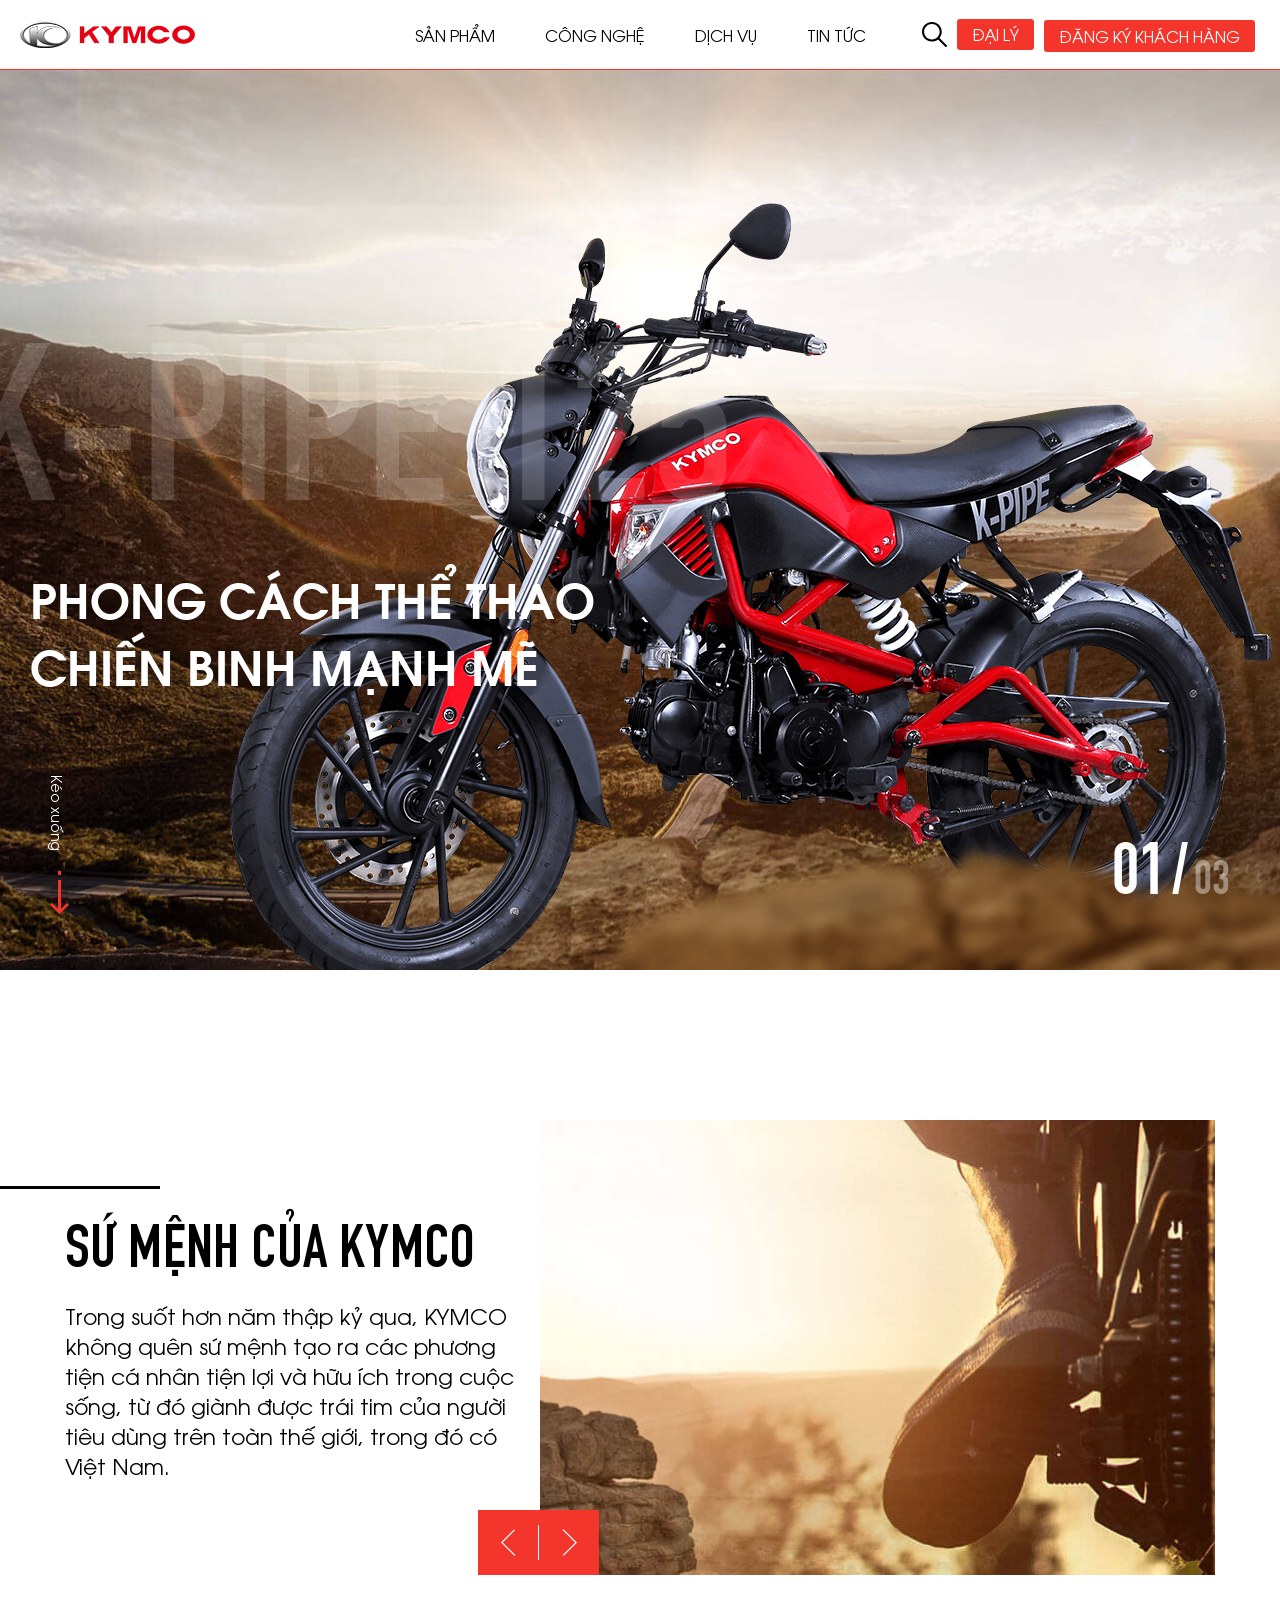
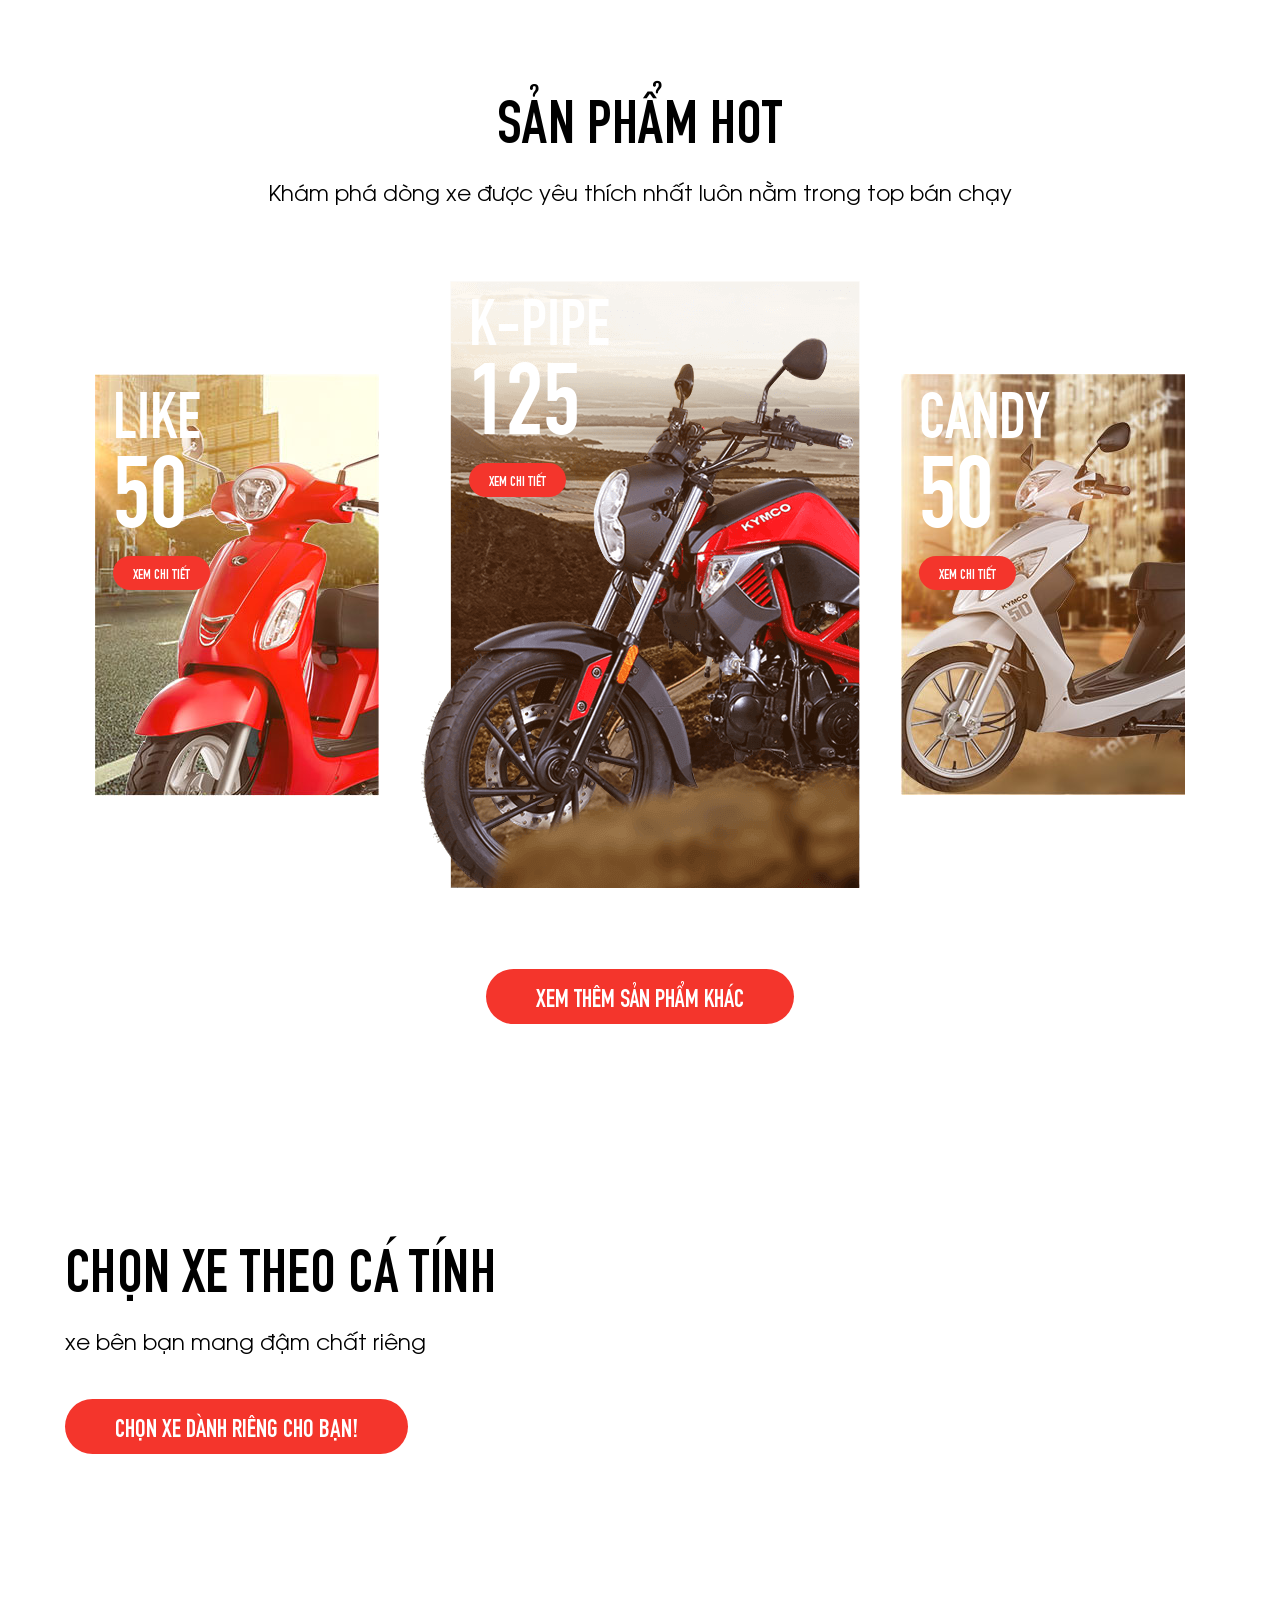
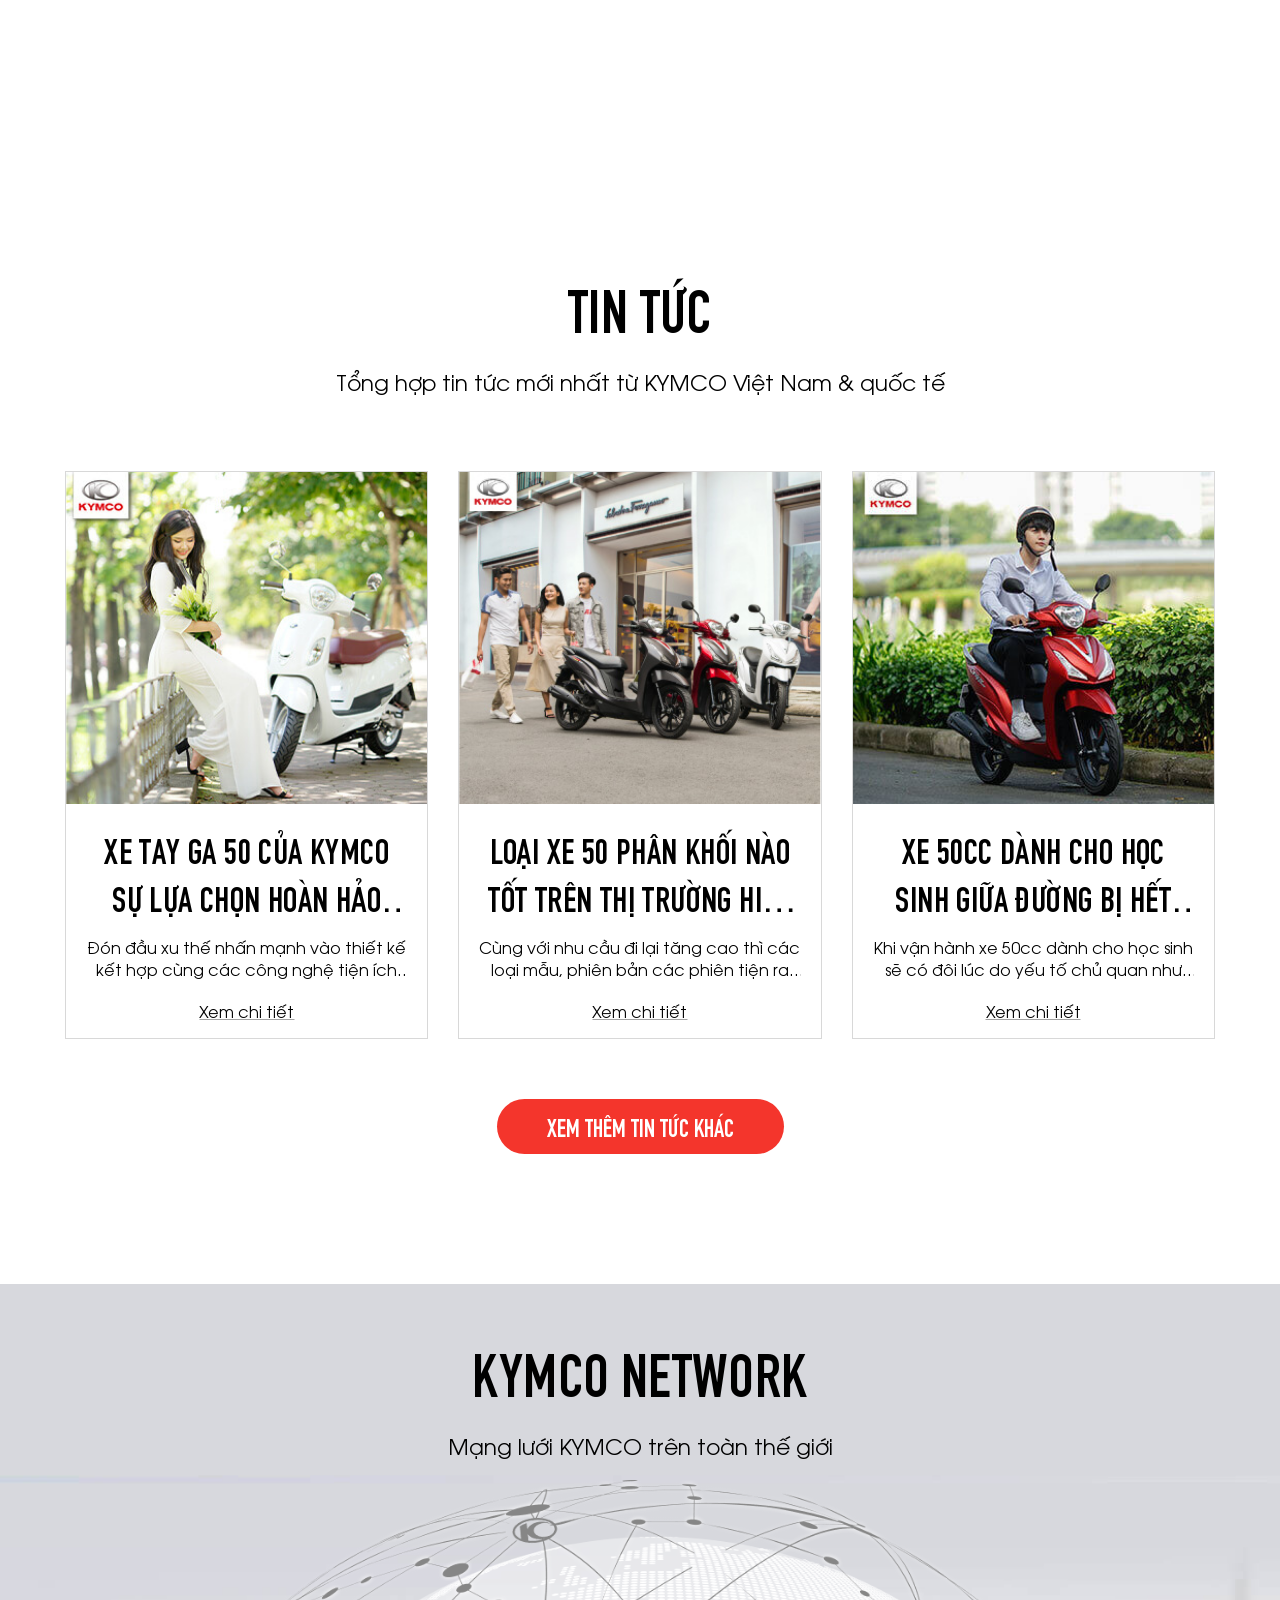
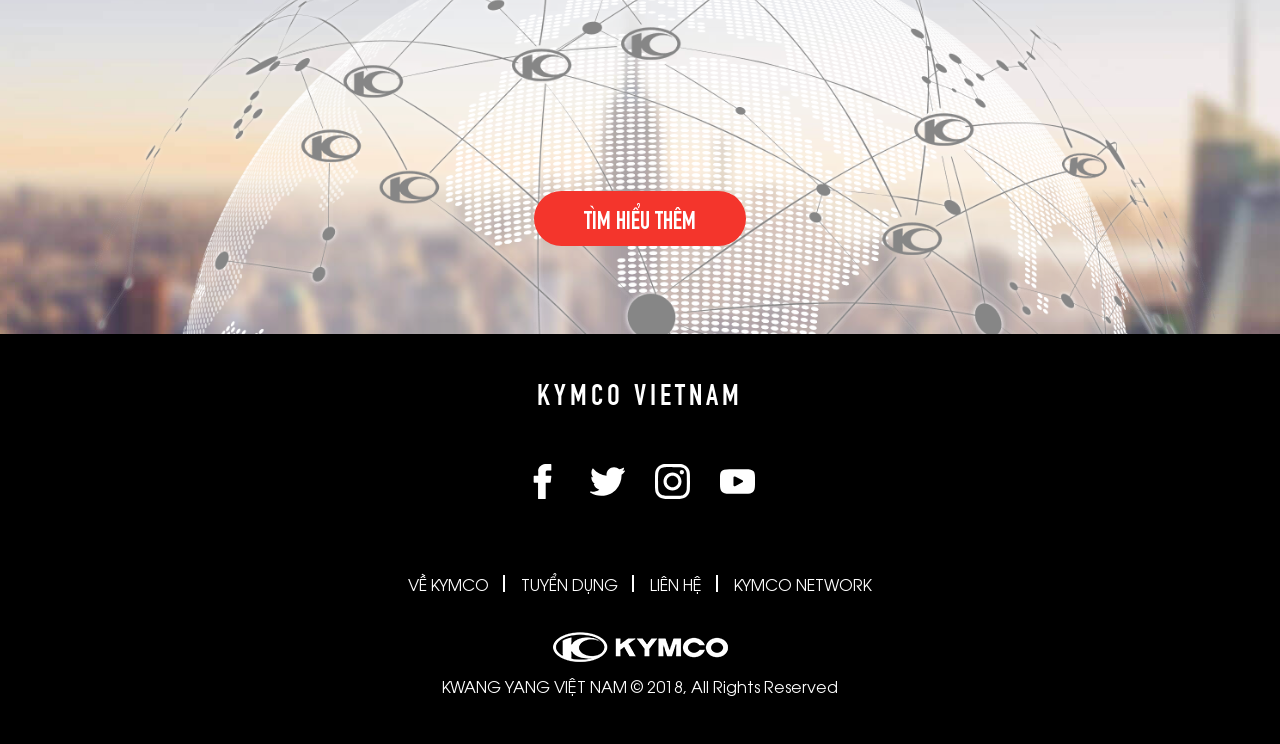
==== commit 4db2c74a: "Update index.html" ====
--- a/index.html
+++ b/index.html
@@ -260,7 +260,7 @@
             </div>
         </section>
 
-        <section class="background parallax-window" data-parallax="scroll" data-image-src="/img/home/background.jpg">
+        <section class="background parallax-window" data-parallax="scroll" data-image-src="img/home/background.jpg">
             <div class="container">
                 <div class="background__content titleH2">
                     <h2>Chọn xe theo cá tính</h2>
@@ -544,4 +544,4 @@
 
 </body>
 
-</html>+</html>
